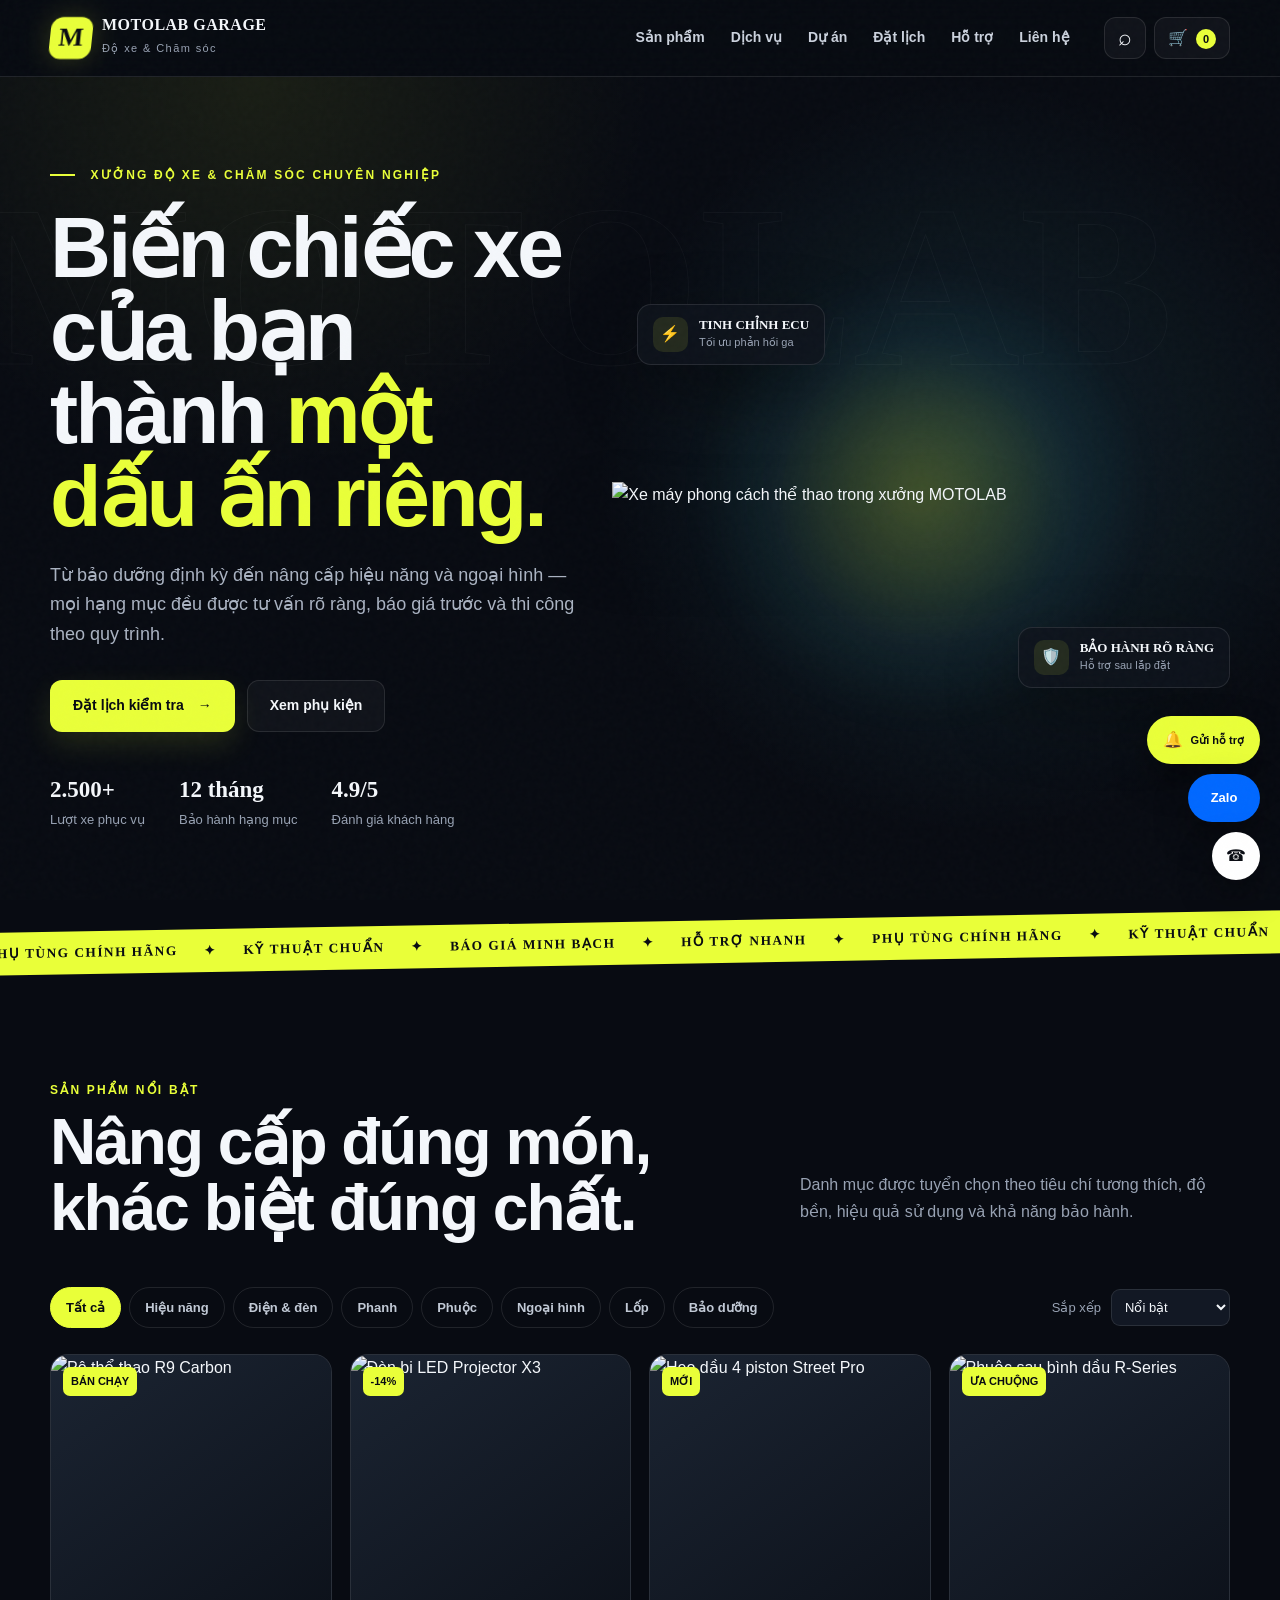
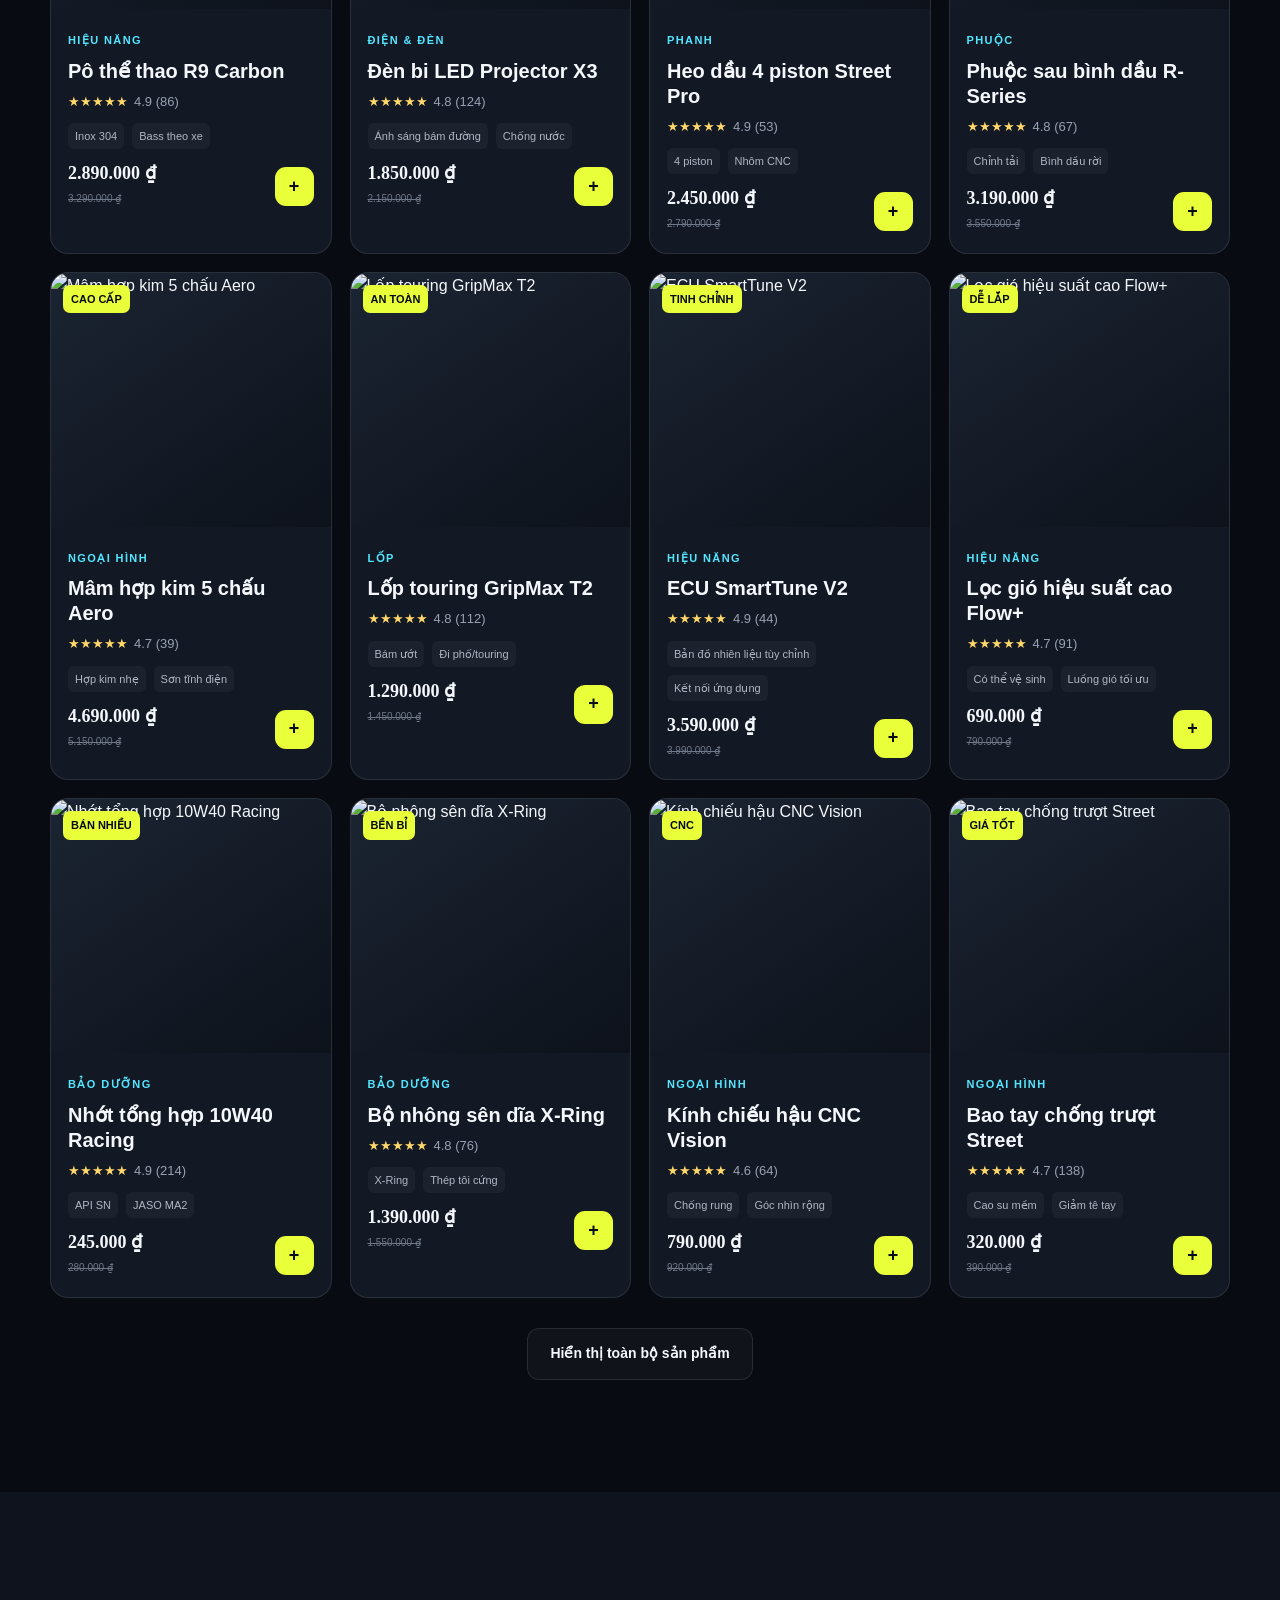
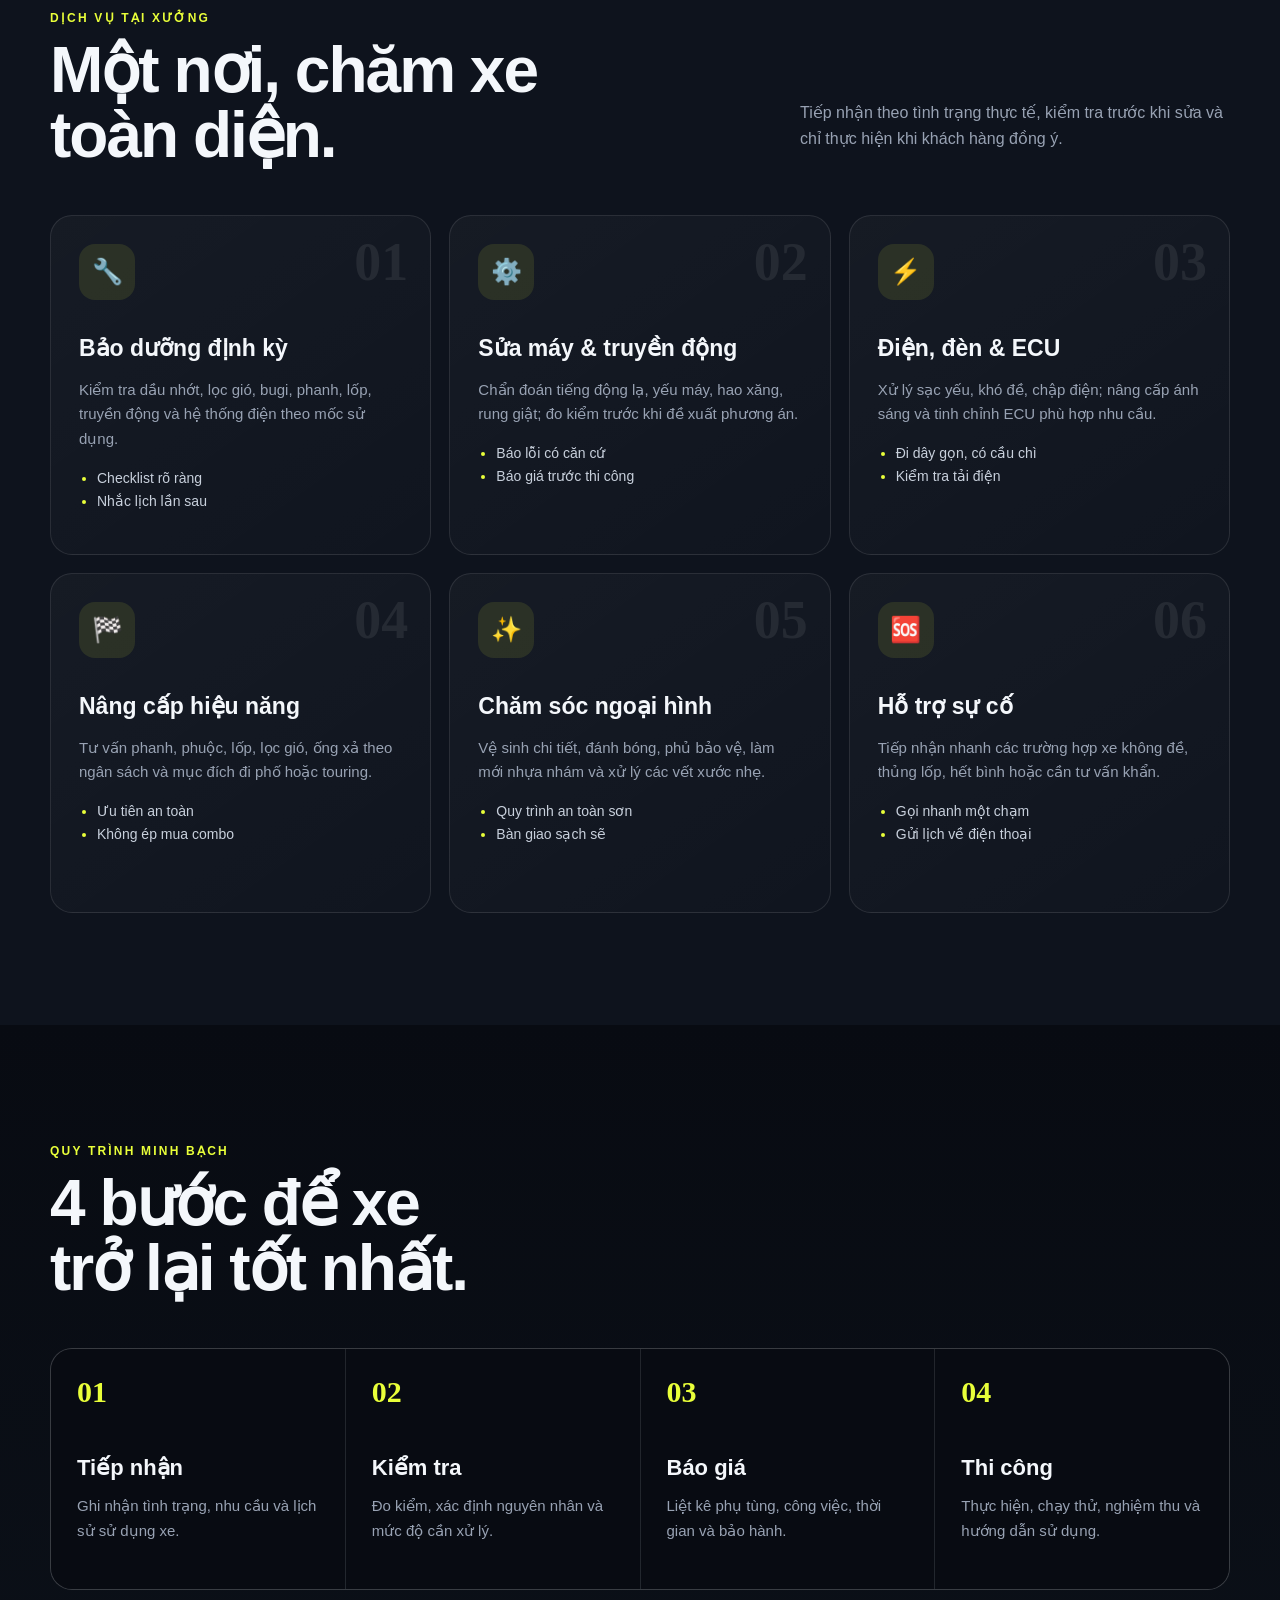
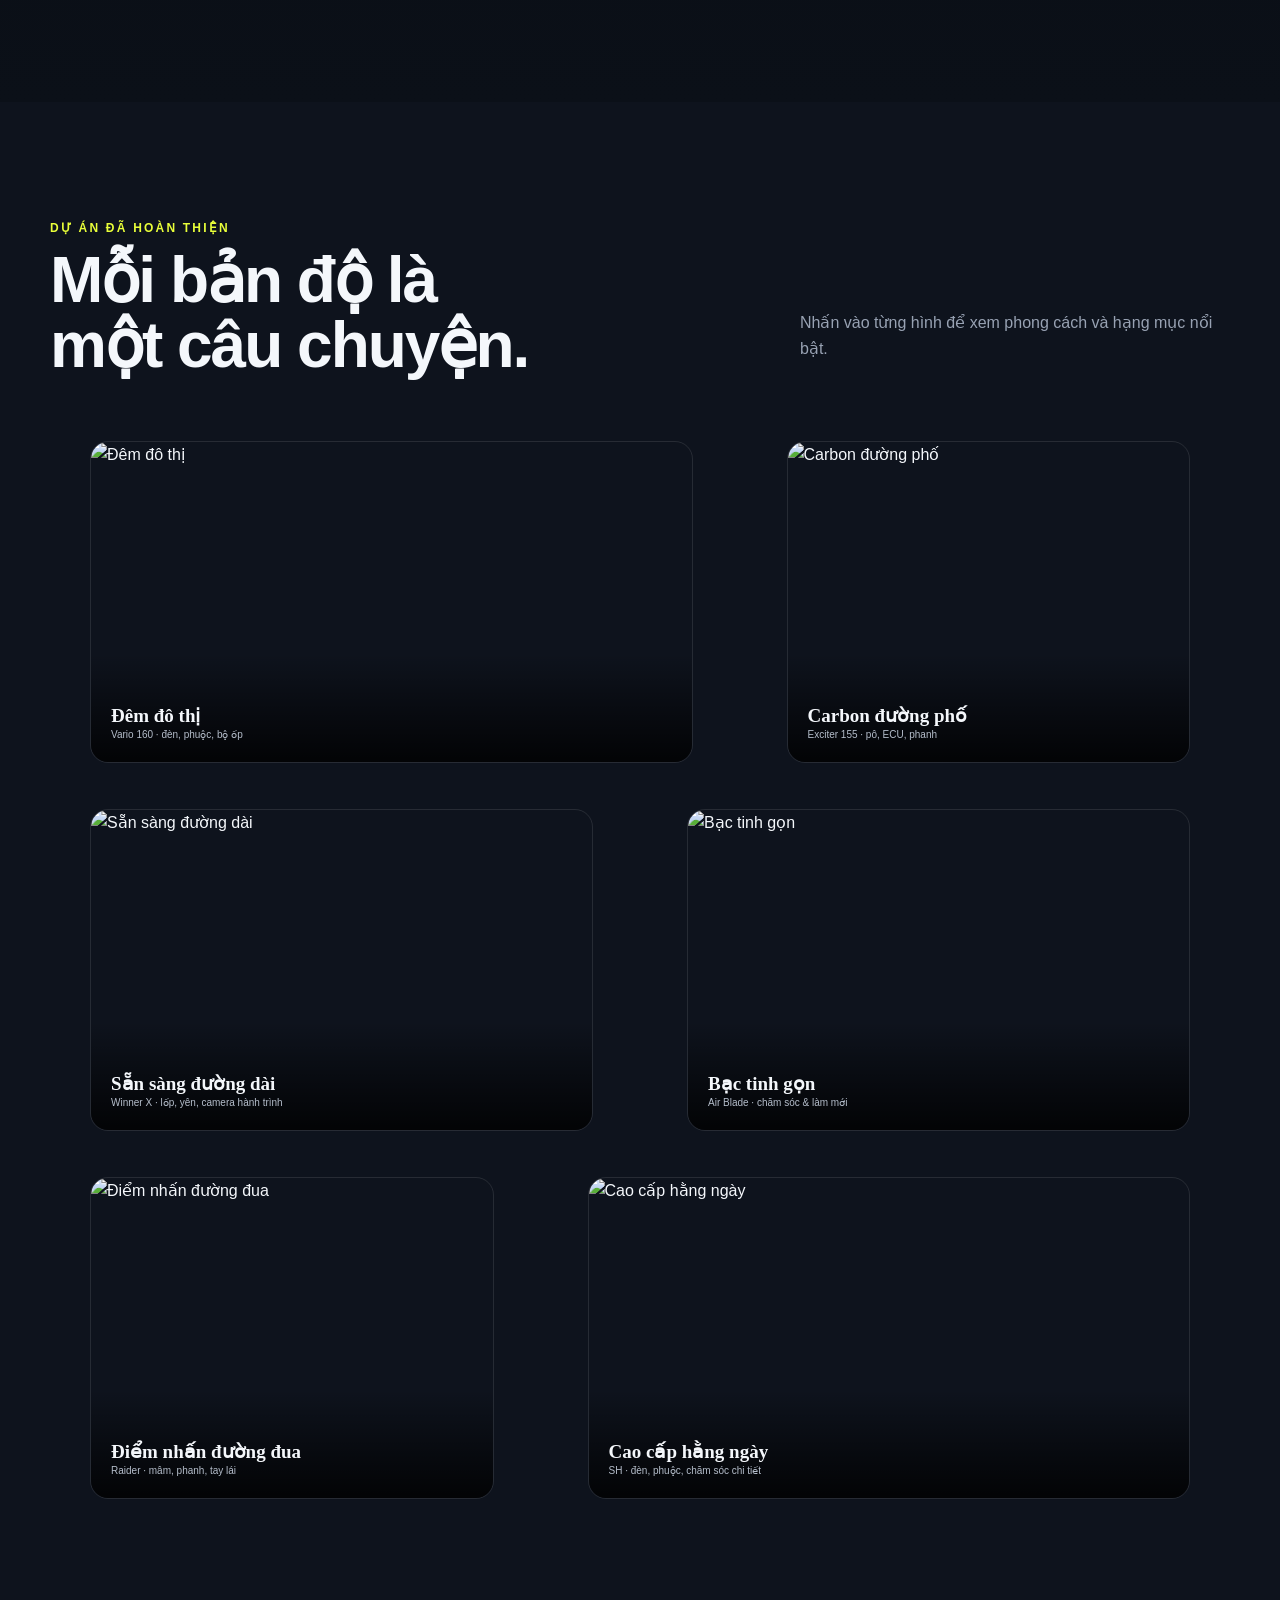
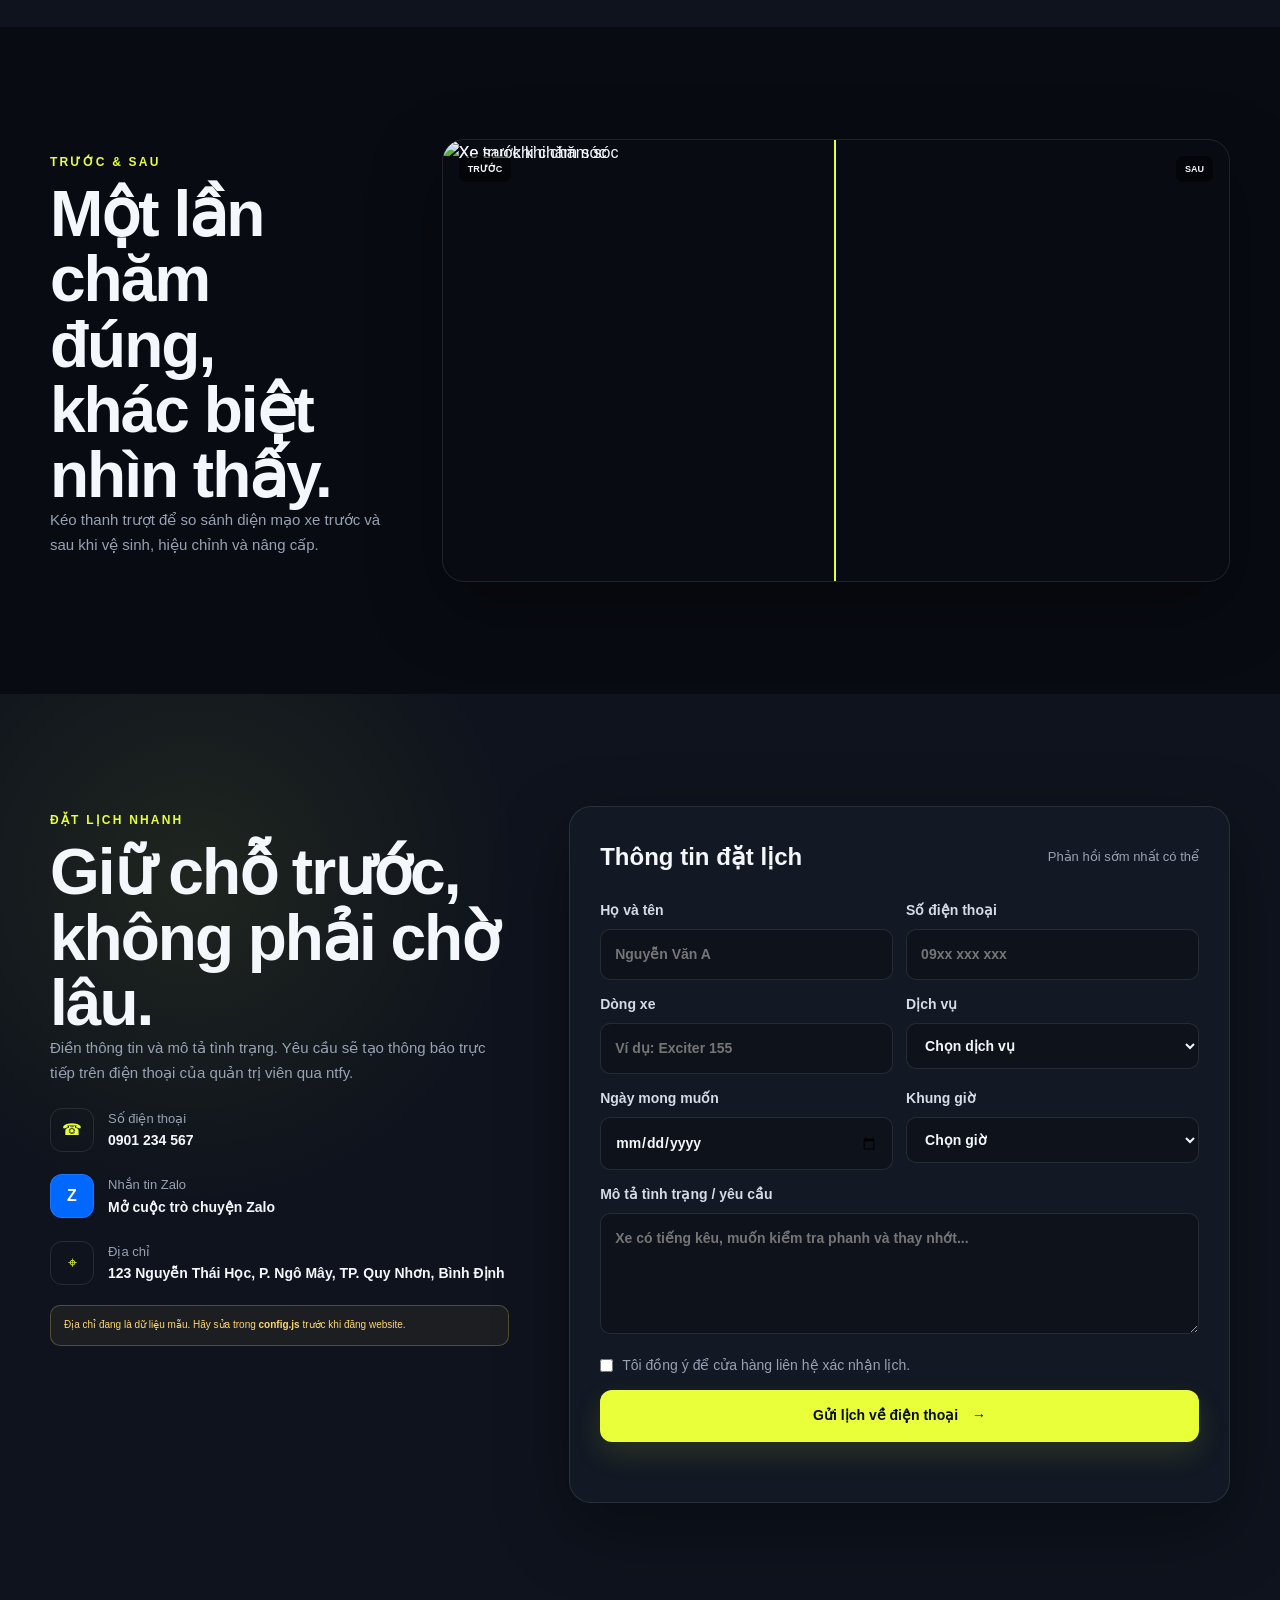
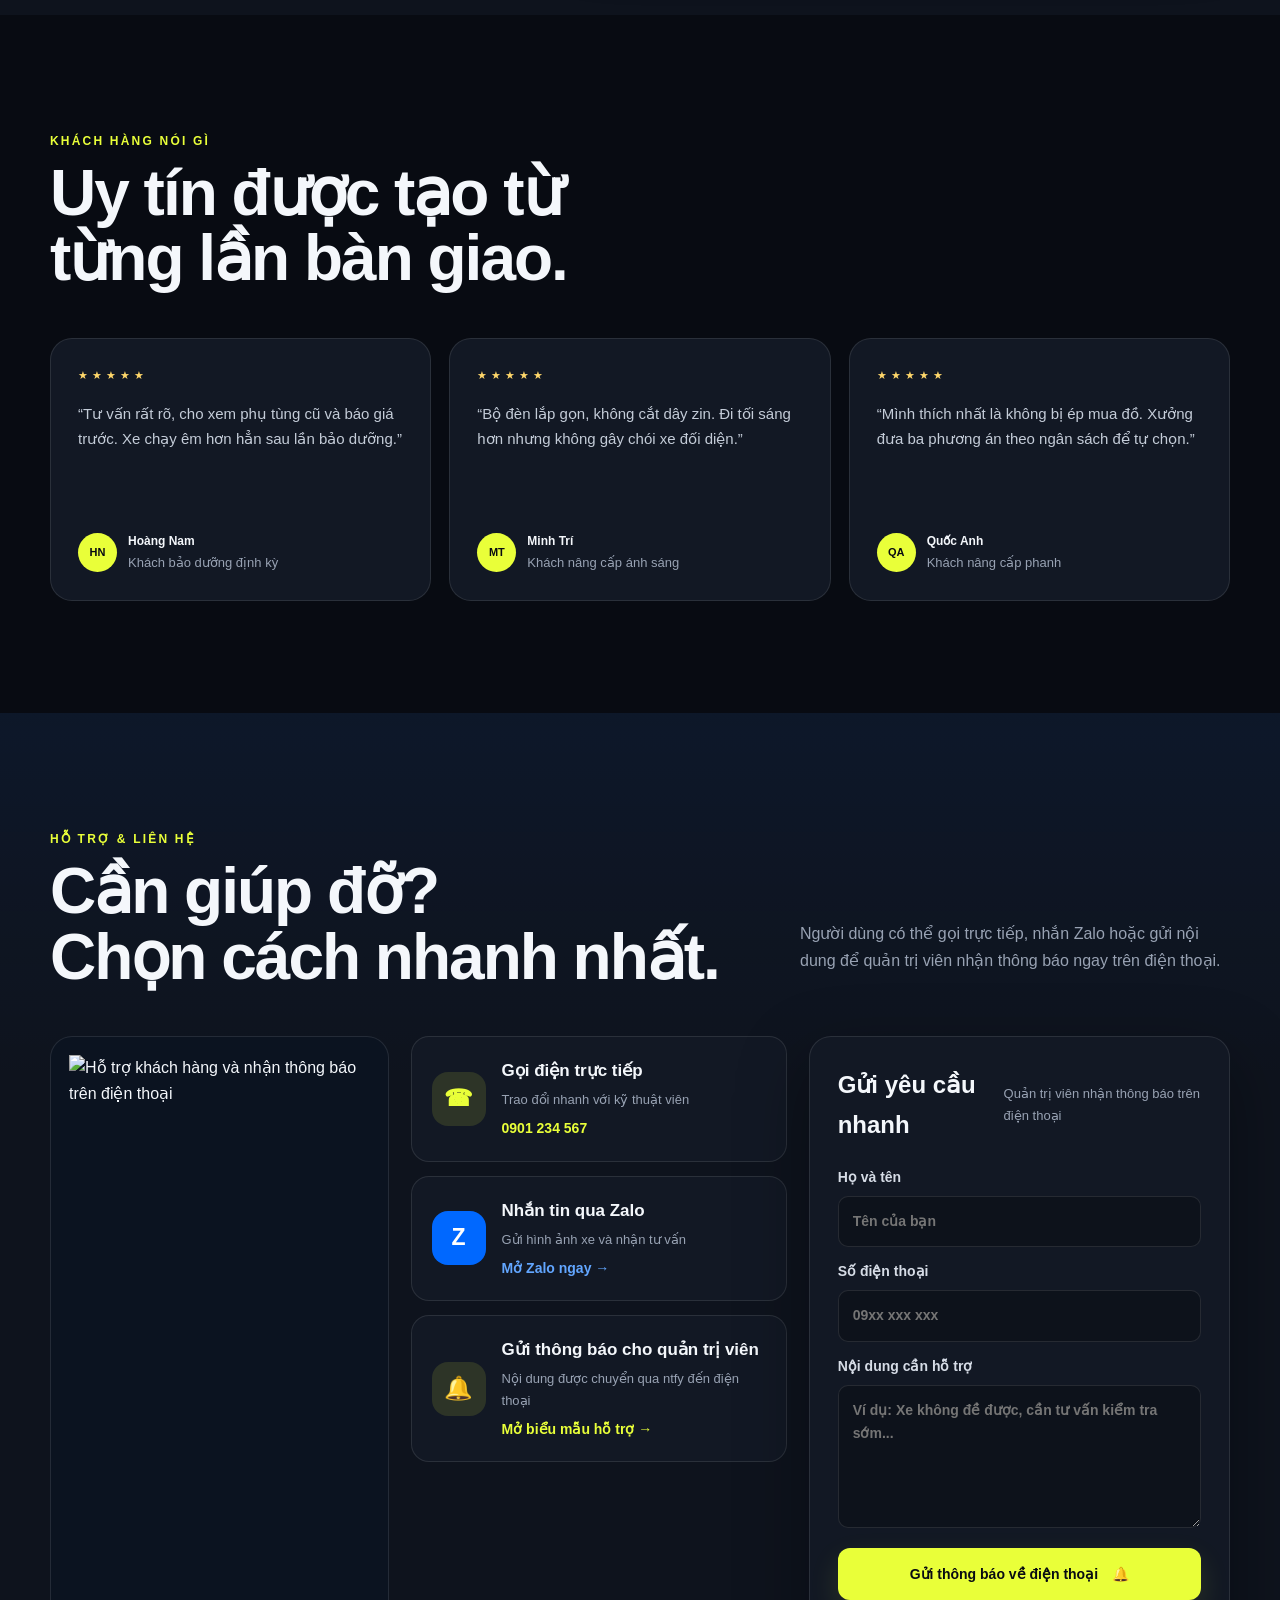
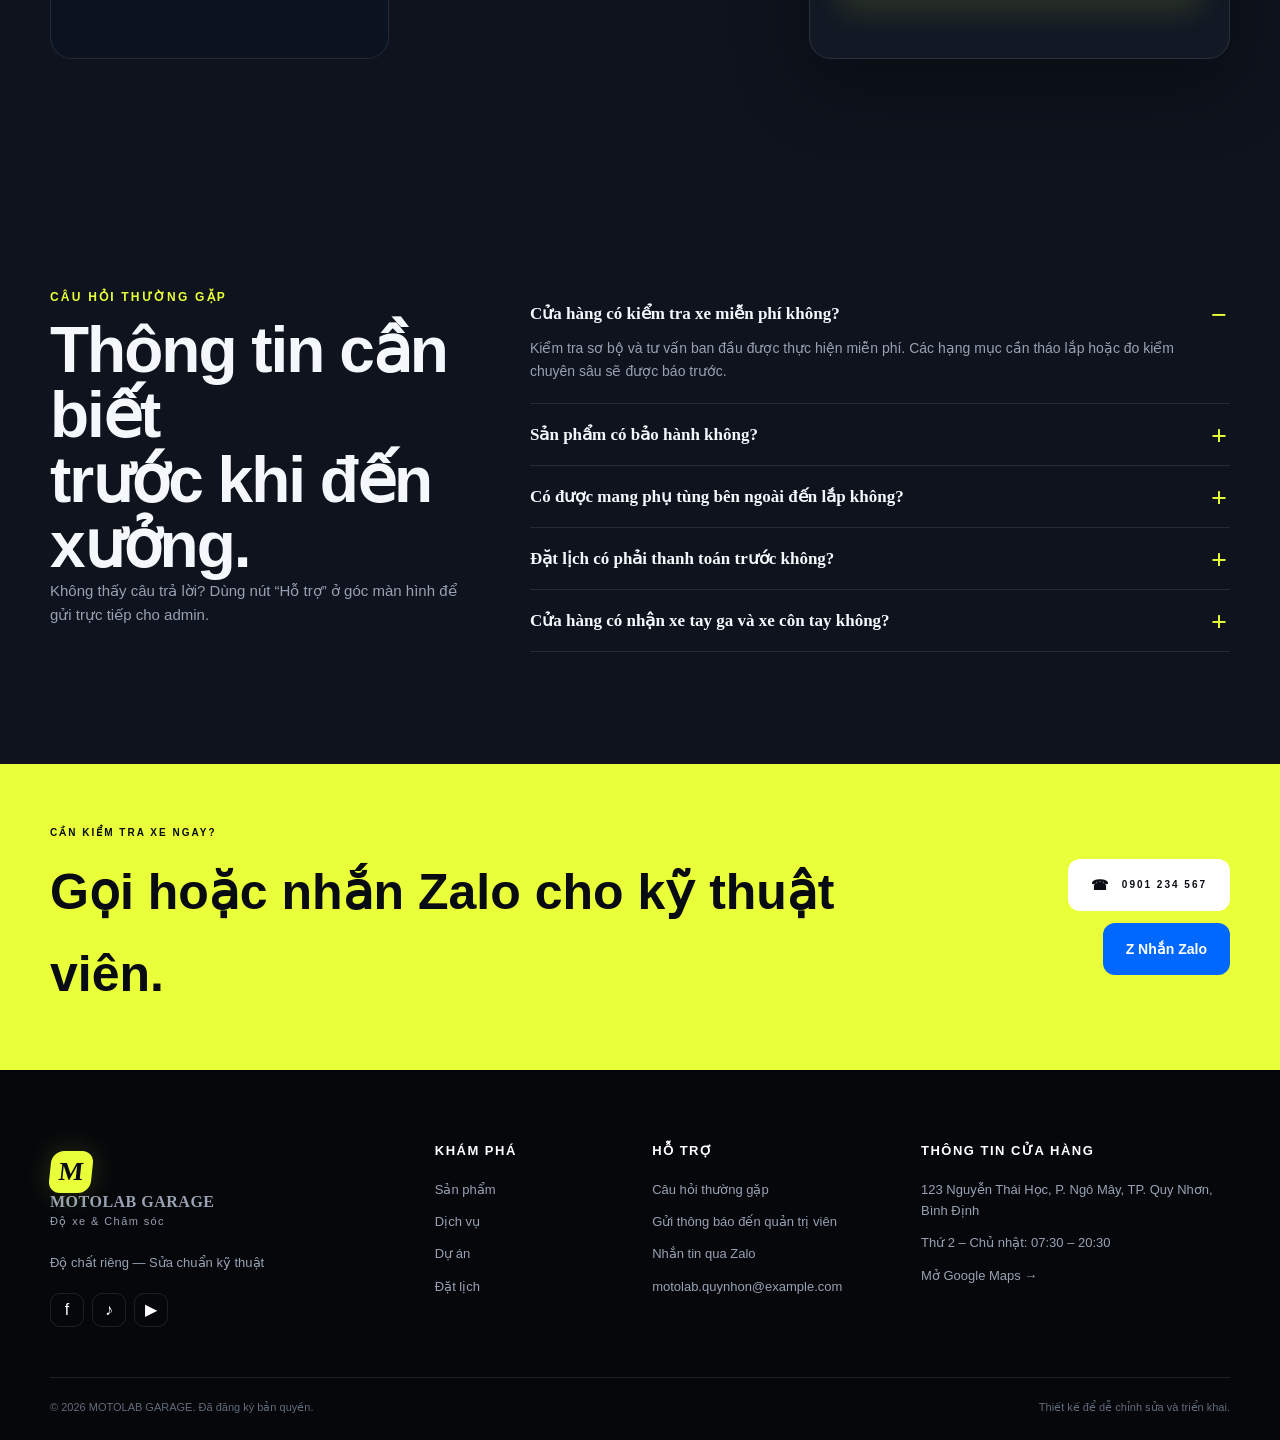
==== index.html @ 4d090774 "Rename MO-WEB-V3.html to index.html" ====
<!DOCTYPE html>
<html lang="vi">
<head>
  <meta charset="UTF-8" />
  <meta name="viewport" content="width=device-width, initial-scale=1.0" />
  <meta name="description" content="MOTOLAB GARAGE — phụ kiện, nâng cấp, bảo dưỡng và sửa chữa xe máy tại Quy Nhơn." />
  <meta name="theme-color" content="#080b12" />
  <meta http-equiv="Cache-Control" content="no-cache, no-store, must-revalidate" />
  <meta http-equiv="Pragma" content="no-cache" />
  <meta http-equiv="Expires" content="0" />
  <link rel="icon" href="assets/favicon.svg" type="image/svg+xml" />
  <title>MOTOLAB GARAGE | Độ & sửa xe chuyên nghiệp</title>
  <link rel="stylesheet" href="style.css?v=20260703-v3" />
  <script src="config.js?v=20260703-v3" defer></script>
  <script src="app.js?v=20260703-v3" defer></script>
</head>
<body>
  <div class="noise" aria-hidden="true"></div>

  <header class="site-header" id="top">
    <div class="container nav-wrap">
      <a class="brand" href="#top" aria-label="Về đầu trang">
        <span class="brand-mark">M</span>
        <span><strong data-store-name>MOTOLAB GARAGE</strong><small>Độ xe & Chăm sóc</small></span>
      </a>

      <button class="menu-toggle" id="menuToggle" aria-expanded="false" aria-controls="mainNav" aria-label="Mở menu">☰</button>
      <nav class="main-nav" id="mainNav">
        <a href="#products">Sản phẩm</a>
        <a href="#services">Dịch vụ</a>
        <a href="#projects">Dự án</a>
        <a href="#booking">Đặt lịch</a>
        <a href="#support-contact">Hỗ trợ</a>
        <a href="#contact">Liên hệ</a>
      </nav>

      <div class="nav-actions">
        <button class="icon-btn" id="openSearch" aria-label="Tìm kiếm">⌕</button>
        <button class="cart-btn" id="openCart" aria-label="Mở giỏ hàng">🛒 <span id="cartCount">0</span></button>
      </div>
    </div>
  </header>

  <main>
    <section class="hero">
      <div class="hero-grid container">
        <div class="hero-copy reveal">
          <span class="eyebrow"><i></i> XƯỞNG ĐỘ XE & CHĂM SÓC CHUYÊN NGHIỆP</span>
          <h1>Biến chiếc xe của bạn thành <em>một dấu ấn riêng.</em></h1>
          <p>Từ bảo dưỡng định kỳ đến nâng cấp hiệu năng và ngoại hình — mọi hạng mục đều được tư vấn rõ ràng, báo giá trước và thi công theo quy trình.</p>
          <div class="hero-actions">
            <a class="btn btn-primary" href="#booking">Đặt lịch kiểm tra <span>→</span></a>
            <a class="btn btn-ghost" href="#products">Xem phụ kiện</a>
          </div>
          <div class="trust-row">
            <div><strong>2.500+</strong><span>Lượt xe phục vụ</span></div>
            <div><strong>12 tháng</strong><span>Bảo hành hạng mục</span></div>
            <div><strong>4.9/5</strong><span>Đánh giá khách hàng</span></div>
          </div>
        </div>

        <div class="hero-visual reveal">
          <div class="hero-glow"></div>
          <img src="assets/hero-workshop.svg" alt="Xe máy phong cách thể thao trong xưởng MOTOLAB" />
          <div class="floating-card card-one"><span>⚡</span><div><b>TINH CHỈNH ECU</b><small>Tối ưu phản hồi ga</small></div></div>
          <div class="floating-card card-two"><span>🛡️</span><div><b>BẢO HÀNH RÕ RÀNG</b><small>Hỗ trợ sau lắp đặt</small></div></div>
        </div>
      </div>
    </section>

    <section class="ticker" aria-label="Điểm nổi bật">
      <div class="ticker-track">
        <span>PHỤ TÙNG CHÍNH HÃNG</span><b>✦</b><span>KỸ THUẬT CHUẨN</span><b>✦</b><span>BÁO GIÁ MINH BẠCH</span><b>✦</b><span>HỖ TRỢ NHANH</span><b>✦</b><span>PHỤ TÙNG CHÍNH HÃNG</span><b>✦</b><span>KỸ THUẬT CHUẨN</span><b>✦</b>
      </div>
    </section>

    <section class="section" id="products">
      <div class="container">
        <div class="section-heading reveal">
          <div><span class="eyebrow">SẢN PHẨM NỔI BẬT</span><h2>Nâng cấp đúng món,<br />khác biệt đúng chất.</h2></div>
          <p>Danh mục được tuyển chọn theo tiêu chí tương thích, độ bền, hiệu quả sử dụng và khả năng bảo hành.</p>
        </div>

        <div class="product-toolbar reveal">
          <div class="category-tabs" id="categoryTabs"></div>
          <label class="sort-box">Sắp xếp
            <select id="sortProducts">
              <option value="featured">Nổi bật</option>
              <option value="price-asc">Giá tăng dần</option>
              <option value="price-desc">Giá giảm dần</option>
              <option value="rating">Đánh giá cao</option>
            </select>
          </label>
        </div>

        <div class="product-grid" id="productGrid" aria-live="polite"></div>
        <div class="center-actions"><button class="btn btn-ghost" id="showAllProducts">Hiển thị toàn bộ sản phẩm</button></div>
      </div>
    </section>

    <section class="section service-section" id="services">
      <div class="container">
        <div class="section-heading reveal">
          <div><span class="eyebrow">DỊCH VỤ TẠI XƯỞNG</span><h2>Một nơi, chăm xe<br />toàn diện.</h2></div>
          <p>Tiếp nhận theo tình trạng thực tế, kiểm tra trước khi sửa và chỉ thực hiện khi khách hàng đồng ý.</p>
        </div>
        <div class="service-grid">
          <article class="service-card reveal"><span>01</span><div class="service-icon">🔧</div><h3>Bảo dưỡng định kỳ</h3><p>Kiểm tra dầu nhớt, lọc gió, bugi, phanh, lốp, truyền động và hệ thống điện theo mốc sử dụng.</p><ul><li>Checklist rõ ràng</li><li>Nhắc lịch lần sau</li></ul></article>
          <article class="service-card reveal"><span>02</span><div class="service-icon">⚙️</div><h3>Sửa máy & truyền động</h3><p>Chẩn đoán tiếng động lạ, yếu máy, hao xăng, rung giật; đo kiểm trước khi đề xuất phương án.</p><ul><li>Báo lỗi có căn cứ</li><li>Báo giá trước thi công</li></ul></article>
          <article class="service-card reveal"><span>03</span><div class="service-icon">⚡</div><h3>Điện, đèn & ECU</h3><p>Xử lý sạc yếu, khó đề, chập điện; nâng cấp ánh sáng và tinh chỉnh ECU phù hợp nhu cầu.</p><ul><li>Đi dây gọn, có cầu chì</li><li>Kiểm tra tải điện</li></ul></article>
          <article class="service-card reveal"><span>04</span><div class="service-icon">🏁</div><h3>Nâng cấp hiệu năng</h3><p>Tư vấn phanh, phuộc, lốp, lọc gió, ống xả theo ngân sách và mục đích đi phố hoặc touring.</p><ul><li>Ưu tiên an toàn</li><li>Không ép mua combo</li></ul></article>
          <article class="service-card reveal"><span>05</span><div class="service-icon">✨</div><h3>Chăm sóc ngoại hình</h3><p>Vệ sinh chi tiết, đánh bóng, phủ bảo vệ, làm mới nhựa nhám và xử lý các vết xước nhẹ.</p><ul><li>Quy trình an toàn sơn</li><li>Bàn giao sạch sẽ</li></ul></article>
          <article class="service-card reveal"><span>06</span><div class="service-icon">🆘</div><h3>Hỗ trợ sự cố</h3><p>Tiếp nhận nhanh các trường hợp xe không đề, thủng lốp, hết bình hoặc cần tư vấn khẩn.</p><ul><li>Gọi nhanh một chạm</li><li>Gửi lịch về điện thoại</li></ul></article>
        </div>
      </div>
    </section>

    <section class="section process-section">
      <div class="container">
        <div class="section-heading reveal"><div><span class="eyebrow">QUY TRÌNH MINH BẠCH</span><h2>4 bước để xe<br />trở lại tốt nhất.</h2></div></div>
        <div class="process-line">
          <div class="process-item reveal"><b>01</b><h3>Tiếp nhận</h3><p>Ghi nhận tình trạng, nhu cầu và lịch sử sử dụng xe.</p></div>
          <div class="process-item reveal"><b>02</b><h3>Kiểm tra</h3><p>Đo kiểm, xác định nguyên nhân và mức độ cần xử lý.</p></div>
          <div class="process-item reveal"><b>03</b><h3>Báo giá</h3><p>Liệt kê phụ tùng, công việc, thời gian và bảo hành.</p></div>
          <div class="process-item reveal"><b>04</b><h3>Thi công</h3><p>Thực hiện, chạy thử, nghiệm thu và hướng dẫn sử dụng.</p></div>
        </div>
      </div>
    </section>

    <section class="section projects-section" id="projects">
      <div class="container">
        <div class="section-heading reveal">
          <div><span class="eyebrow">DỰ ÁN ĐÃ HOÀN THIỆN</span><h2>Mỗi bản độ là<br />một câu chuyện.</h2></div>
          <p>Nhấn vào từng hình để xem phong cách và hạng mục nổi bật.</p>
        </div>
        <div class="gallery-grid" id="galleryGrid"></div>
      </div>
    </section>

    <section class="section comparison-section">
      <div class="container comparison-wrap reveal">
        <div class="comparison-copy"><span class="eyebrow">TRƯỚC & SAU</span><h2>Một lần chăm đúng,<br />khác biệt nhìn thấy.</h2><p>Kéo thanh trượt để so sánh diện mạo xe trước và sau khi vệ sinh, hiệu chỉnh và nâng cấp.</p></div>
        <div class="compare-box" id="compareBox">
          <img src="assets/compare-before.svg" alt="Xe trước khi chăm sóc" />
          <div class="compare-after" id="compareAfter"><img src="assets/compare-after.svg" alt="Xe sau khi chăm sóc" /></div>
          <input type="range" id="compareRange" min="0" max="100" value="50" aria-label="So sánh trước và sau" />
          <span class="compare-label before">TRƯỚC</span><span class="compare-label after">SAU</span>
        </div>
      </div>
    </section>

    <section class="section booking-section" id="booking">
      <div class="container booking-grid">
        <div class="booking-copy reveal">
          <span class="eyebrow">ĐẶT LỊCH NHANH</span>
          <h2>Giữ chỗ trước,<br />không phải chờ lâu.</h2>
          <p>Điền thông tin và mô tả tình trạng. Yêu cầu sẽ tạo thông báo trực tiếp trên điện thoại của quản trị viên qua ntfy.</p>
          <div class="contact-mini"><span>☎</span><div><small>Số điện thoại</small><a data-phone-link href="tel:0901234567" data-phone>0901 234 567</a></div></div>
          <div class="contact-mini"><span class="zalo-mini">Z</span><div><small>Nhắn tin Zalo</small><a data-zalo-link href="#" target="_blank" rel="noopener">Mở cuộc trò chuyện Zalo</a></div></div>
          <div class="contact-mini"><span>⌖</span><div><small>Địa chỉ</small><p data-address>123 Nguyễn Thái Học, Quy Nhơn</p></div></div>
          <div class="sample-address-note" id="sampleAddressNotice">Địa chỉ đang là dữ liệu mẫu. Hãy sửa trong <b>config.js</b> trước khi đăng website.</div>
        </div>

        <form class="smart-form reveal" id="bookingForm">
          <div class="form-title"><h3>Thông tin đặt lịch</h3><span>Phản hồi sớm nhất có thể</span></div>
          <div class="field-grid">
            <label>Họ và tên<input name="name" autocomplete="name" required placeholder="Nguyễn Văn A" /></label>
            <label>Số điện thoại<input name="phone" inputmode="tel" required placeholder="09xx xxx xxx" /></label>
          </div>
          <div class="field-grid">
            <label>Dòng xe<input name="vehicle" required placeholder="Ví dụ: Exciter 155" /></label>
            <label>Dịch vụ<select name="service" required><option value="">Chọn dịch vụ</option><option>Bảo dưỡng định kỳ</option><option>Sửa máy & truyền động</option><option>Điện, đèn & ECU</option><option>Nâng cấp hiệu năng</option><option>Chăm sóc ngoại hình</option><option>Kiểm tra tổng quát</option></select></label>
          </div>
          <div class="field-grid">
            <label>Ngày mong muốn<input type="date" name="date" required /></label>
            <label>Khung giờ<select name="time" required><option value="">Chọn giờ</option><option>07:30 – 09:30</option><option>09:30 – 11:30</option><option>13:30 – 15:30</option><option>15:30 – 17:30</option><option>17:30 – 20:00</option></select></label>
          </div>
          <label>Mô tả tình trạng / yêu cầu<textarea name="message" rows="4" required placeholder="Xe có tiếng kêu, muốn kiểm tra phanh và thay nhớt..."></textarea></label>
          <label class="check-field"><input type="checkbox" required /> <span>Tôi đồng ý để cửa hàng liên hệ xác nhận lịch.</span></label>
          <button class="btn btn-primary submit-btn" type="submit">Gửi lịch về điện thoại <span>→</span></button>
          <p class="form-status" aria-live="polite"></p>
        </form>
      </div>
    </section>

    <section class="section testimonials-section">
      <div class="container">
        <div class="section-heading reveal"><div><span class="eyebrow">KHÁCH HÀNG NÓI GÌ</span><h2>Uy tín được tạo từ<br />từng lần bàn giao.</h2></div></div>
        <div class="testimonial-grid">
          <article class="testimonial reveal"><div class="stars">★★★★★</div><p>“Tư vấn rất rõ, cho xem phụ tùng cũ và báo giá trước. Xe chạy êm hơn hẳn sau lần bảo dưỡng.”</p><footer><span>HN</span><div><b>Hoàng Nam</b><small>Khách bảo dưỡng định kỳ</small></div></footer></article>
          <article class="testimonial reveal"><div class="stars">★★★★★</div><p>“Bộ đèn lắp gọn, không cắt dây zin. Đi tối sáng hơn nhưng không gây chói xe đối diện.”</p><footer><span>MT</span><div><b>Minh Trí</b><small>Khách nâng cấp ánh sáng</small></div></footer></article>
          <article class="testimonial reveal"><div class="stars">★★★★★</div><p>“Mình thích nhất là không bị ép mua đồ. Xưởng đưa ba phương án theo ngân sách để tự chọn.”</p><footer><span>QA</span><div><b>Quốc Anh</b><small>Khách nâng cấp phanh</small></div></footer></article>
        </div>
      </div>
    </section>


    <section class="section support-contact-section" id="support-contact">
      <div class="container">
        <div class="section-heading reveal">
          <div><span class="eyebrow">HỖ TRỢ & LIÊN HỆ</span><h2>Cần giúp đỡ?<br />Chọn cách nhanh nhất.</h2></div>
          <p>Người dùng có thể gọi trực tiếp, nhắn Zalo hoặc gửi nội dung để quản trị viên nhận thông báo ngay trên điện thoại.</p>
        </div>
        <div class="support-contact-grid">
          <div class="support-visual reveal"><img src="assets/support-phone.svg" alt="Hỗ trợ khách hàng và nhận thông báo trên điện thoại" loading="lazy" /></div>
          <div class="support-options reveal">
            <a class="contact-option" data-phone-link href="tel:0901234567"><span>☎</span><div><b>Gọi điện trực tiếp</b><small>Trao đổi nhanh với kỹ thuật viên</small><strong data-phone>0901 234 567</strong></div></a>
            <a class="contact-option zalo-option" data-zalo-link href="#" target="_blank" rel="noopener"><span>Z</span><div><b>Nhắn tin qua Zalo</b><small>Gửi hình ảnh xe và nhận tư vấn</small><strong>Mở Zalo ngay →</strong></div></a>
            <button class="contact-option notify-option" data-open-support><span>🔔</span><div><b>Gửi thông báo cho quản trị viên</b><small>Nội dung được chuyển qua ntfy đến điện thoại</small><strong>Mở biểu mẫu hỗ trợ →</strong></div></button>
          </div>
          <form class="smart-form quick-notify-form reveal" id="quickNotifyForm">
            <div class="form-title"><h3>Gửi yêu cầu nhanh</h3><span>Quản trị viên nhận thông báo trên điện thoại</span></div>
            <div class="field-grid"><label>Họ và tên<input name="name" required placeholder="Tên của bạn" /></label><label>Số điện thoại<input name="phone" inputmode="tel" required placeholder="09xx xxx xxx" /></label></div>
            <label>Nội dung cần hỗ trợ<textarea name="message" rows="5" required placeholder="Ví dụ: Xe không đề được, cần tư vấn kiểm tra sớm..."></textarea></label>
            <input type="hidden" name="subject" value="Yêu cầu nhanh từ website" />
            <button class="btn btn-primary submit-btn" type="submit">Gửi thông báo về điện thoại <span>🔔</span></button>
            <p class="form-status" aria-live="polite"></p>
          </form>
        </div>
      </div>
    </section>

    <section class="section faq-section">
      <div class="container faq-grid">
        <div class="faq-copy reveal"><span class="eyebrow">CÂU HỎI THƯỜNG GẶP</span><h2>Thông tin cần biết<br />trước khi đến xưởng.</h2><p>Không thấy câu trả lời? Dùng nút “Hỗ trợ” ở góc màn hình để gửi trực tiếp cho admin.</p></div>
        <div class="accordion" id="faqAccordion">
          <details open class="reveal"><summary>Cửa hàng có kiểm tra xe miễn phí không?</summary><p>Kiểm tra sơ bộ và tư vấn ban đầu được thực hiện miễn phí. Các hạng mục cần tháo lắp hoặc đo kiểm chuyên sâu sẽ được báo trước.</p></details>
          <details class="reveal"><summary>Sản phẩm có bảo hành không?</summary><p>Mỗi sản phẩm có thời hạn riêng, thông thường từ 3 đến 24 tháng. Phiếu hoặc thông tin bảo hành được ghi rõ khi bàn giao.</p></details>
          <details class="reveal"><summary>Có được mang phụ tùng bên ngoài đến lắp không?</summary><p>Có thể tiếp nhận sau khi kỹ thuật viên kiểm tra độ tương thích và tình trạng sản phẩm. Xưởng có thể từ chối linh kiện không an toàn.</p></details>
          <details class="reveal"><summary>Đặt lịch có phải thanh toán trước không?</summary><p>Đặt lịch kiểm tra thông thường không cần cọc. Các sản phẩm đặt riêng hoặc combo giá trị cao có thể cần cọc sau khi hai bên xác nhận.</p></details>
          <details class="reveal"><summary>Cửa hàng có nhận xe tay ga và xe côn tay không?</summary><p>Có. Xưởng tiếp nhận nhiều dòng xe phổ biến; vui lòng gửi tên xe và đời xe để được kiểm tra khả năng cung ứng phụ tùng.</p></details>
        </div>
      </div>
    </section>

    <section class="cta-strip">
      <div class="container cta-content reveal"><div><span>CẦN KIỂM TRA XE NGAY?</span><h2>Gọi hoặc nhắn Zalo cho kỹ thuật viên.</h2></div><div class="cta-actions"><a class="btn btn-light" data-phone-link href="tel:0901234567">☎ <span data-phone>0901 234 567</span></a><a class="btn btn-zalo" data-zalo-link href="#" target="_blank" rel="noopener">Z Nhắn Zalo</a></div></div>
    </section>
  </main>

  <footer class="site-footer" id="contact">
    <div class="container footer-grid">
      <div class="footer-brand"><a class="brand" href="#top"><span class="brand-mark">M</span><span><strong data-store-name>MOTOLAB GARAGE</strong><small>Độ xe & Chăm sóc</small></span></a><p data-slogan>Độ chất riêng — Sửa chuẩn kỹ thuật</p><div class="socials"><a href="#" aria-label="Facebook">f</a><a href="#" aria-label="TikTok">♪</a><a href="#" aria-label="YouTube">▶</a></div></div>
      <div><h4>Khám phá</h4><a href="#products">Sản phẩm</a><a href="#services">Dịch vụ</a><a href="#projects">Dự án</a><a href="#booking">Đặt lịch</a></div>
      <div><h4>Hỗ trợ</h4><a href="#faqAccordion">Câu hỏi thường gặp</a><button class="link-button" data-open-support>Gửi thông báo đến quản trị viên</button><a data-zalo-link href="#" target="_blank" rel="noopener">Nhắn tin qua Zalo</a><a href="mailto:motolab.quynhon@example.com" data-email-link data-email>motolab.quynhon@example.com</a></div>
      <div><h4>Thông tin cửa hàng</h4><p data-address>123 Nguyễn Thái Học, P. Ngô Mây, TP. Quy Nhơn</p><p data-opening-hours>Thứ 2 – Chủ nhật: 07:30 – 20:30</p><a data-map-link href="#" target="_blank" rel="noopener">Mở Google Maps →</a></div>
    </div>
    <div class="container footer-bottom"><span>© <span id="currentYear"></span> <span data-store-name>MOTOLAB GARAGE</span>. Đã đăng ký bản quyền.</span><span>Thiết kế để dễ chỉnh sửa và triển khai.</span></div>
  </footer>

  <button class="support-fab" data-open-support aria-label="Mở hỗ trợ"><span>🔔</span><b>Gửi hỗ trợ</b></button>
  <a class="zalo-fab" data-zalo-link href="#" target="_blank" rel="noopener" aria-label="Nhắn Zalo"><b>Zalo</b></a>
  <a class="phone-fab" data-phone-link href="tel:0901234567" aria-label="Gọi cửa hàng">☎</a>

  <div class="modal" id="productModal" aria-hidden="true"><div class="modal-backdrop" data-close-modal></div><div class="modal-panel product-modal-panel"><button class="modal-close" data-close-modal>×</button><div id="productModalContent"></div></div></div>

  <div class="modal" id="cartModal" aria-hidden="true"><div class="modal-backdrop" data-close-modal></div><aside class="cart-panel"><div class="cart-head"><div><small>GIỎ HÀNG</small><h3>Sản phẩm đã chọn</h3></div><button class="modal-close" data-close-modal>×</button></div><div id="cartItems" class="cart-items"></div><div class="cart-summary"><div><span>Tạm tính</span><strong id="cartTotal">0₫</strong></div><p>Giá chưa gồm phí lắp đặt nếu có. Admin sẽ xác nhận chính xác.</p><button class="btn btn-primary" id="cartSupportBtn">Gửi giỏ hàng cho admin</button></div></aside></div>

  <div class="modal" id="supportModal" aria-hidden="true"><div class="modal-backdrop" data-close-modal></div><div class="modal-panel support-panel"><button class="modal-close" data-close-modal>×</button><span class="eyebrow">HỖ TRỢ TRỰC TIẾP</span><h3>Gửi nội dung đến admin</h3><p>Nội dung sẽ tạo thông báo trên điện thoại của quản trị viên qua ntfy. Bạn cũng có thể <a class="inline-zalo" data-zalo-link href="#" target="_blank" rel="noopener">nhắn trực tiếp qua Zalo</a>.</p><form id="supportForm" class="smart-form compact-form"><label>Họ và tên<input name="name" required placeholder="Tên của bạn" /></label><label>Số điện thoại<input name="phone" inputmode="tel" required placeholder="09xx xxx xxx" /></label><label>Chủ đề<select name="subject" required><option>Tư vấn sản phẩm</option><option>Hỏi giá sửa xe</option><option>Đặt lịch khẩn</option><option>Phản ánh dịch vụ</option><option>Hỗ trợ khác</option></select></label><label>Nội dung<textarea name="message" rows="5" required placeholder="Hãy mô tả càng cụ thể càng tốt..."></textarea></label><button class="btn btn-primary submit-btn" type="submit">Gửi thông báo về điện thoại <span>🔔</span></button><p class="form-status" aria-live="polite"></p></form></div></div>

  <div class="search-overlay" id="searchOverlay" aria-hidden="true"><div class="search-inner"><button class="search-close" id="closeSearch">×</button><span>TÌM KIẾM SẢN PHẨM</span><input id="globalSearch" placeholder="Nhập tên phụ kiện, ví dụ: phanh, đèn, nhớt..." autocomplete="off" /><div id="searchResults" class="search-results"></div></div></div>

  <div class="toast" id="toast" role="status" aria-live="polite"></div>
</body>
</html>
---- style.css ----
:root {
  --bg: #080b12;
  --bg-2: #0e131d;
  --card: #121824;
  --soft: #181f2d;
  --text: #f4f7fb;
  --muted: #98a2b3;
  --line: rgba(255,255,255,.1);
  --accent: #e9ff39;
  --accent-2: #55e6ff;
  --danger: #ff5d6c;
  --success: #64e59a;
  --radius: 22px;
  --shadow: 0 25px 70px rgba(0,0,0,.35);
}
* { box-sizing: border-box; }
html { scroll-behavior: smooth; }
body { margin: 0; background: var(--bg); color: var(--text); font-family: "Segoe UI", Arial, sans-serif; line-height: 1.65; overflow-x: hidden; }
body.modal-open { overflow: hidden; }
button, input, textarea, select { font: inherit; }
button, a { -webkit-tap-highlight-color: transparent; }
a { color: inherit; text-decoration: none; }
img { display: block; max-width: 100%; }
.container { width: min(1180px, calc(100% - 40px)); margin: auto; }
.noise { position: fixed; inset: 0; pointer-events: none; opacity: .025; z-index: 999; background-image: url("data:image/svg+xml,%3Csvg viewBox='0 0 180 180' xmlns='http://www.w3.org/2000/svg'%3E%3Cfilter id='n'%3E%3CfeTurbulence type='fractalNoise' baseFrequency='.9' numOctaves='3' stitchTiles='stitch'/%3E%3C/filter%3E%3Crect width='100%25' height='100%25' filter='url(%23n)' opacity='.8'/%3E%3C/svg%3E"); }
.site-header { position: sticky; top: 0; z-index: 100; background: rgba(8,11,18,.82); border-bottom: 1px solid var(--line); backdrop-filter: blur(18px); }
.nav-wrap { min-height: 76px; display: flex; align-items: center; gap: 34px; }
.brand { display: inline-flex; align-items: center; gap: 10px; flex-shrink: 0; }
.brand-mark { width: 42px; height: 42px; display: grid; place-items: center; border-radius: 12px; background: var(--accent); color: #080b12; font: 800 26px/1 "Arial Black"; transform: skew(-6deg); box-shadow: 0 0 28px rgba(233,255,57,.18); }
.brand strong { display: block; font: 700 16px/1.1 "Arial Black"; letter-spacing: .5px; }
.brand small { color: var(--muted); font-size: 9px; letter-spacing: 2px; }
.main-nav { display: flex; align-items: center; gap: 26px; margin-left: auto; }
.main-nav a { color: #cbd2dd; font-size: 13px; font-weight: 600; transition: .2s; }
.main-nav a:hover { color: var(--accent); }
.nav-actions { display: flex; gap: 8px; }
.icon-btn,.cart-btn,.menu-toggle { border: 1px solid var(--line); color: var(--text); background: rgba(255,255,255,.04); height: 42px; border-radius: 12px; cursor: pointer; }
.icon-btn { width: 42px; font-size: 23px; }
.cart-btn { padding: 0 13px; }
.cart-btn span { display: inline-grid; place-items: center; min-width: 20px; height: 20px; padding: 0 5px; margin-left: 4px; border-radius: 20px; background: var(--accent); color: #090c12; font-size: 11px; font-weight: 800; }
.menu-toggle { display: none; margin-left: auto; width: 42px; font-size: 20px; }
.hero { min-height: calc(100vh - 76px); display: flex; align-items: center; position: relative; overflow: hidden; background: radial-gradient(circle at 76% 45%, rgba(85,230,255,.10), transparent 35%), radial-gradient(circle at 20% 0%, rgba(233,255,57,.08), transparent 30%); }
.hero::before { content: "MOTOLAB"; position: absolute; left: -2vw; top: 14%; color: transparent; -webkit-text-stroke: 1px rgba(255,255,255,.035); font: 800 clamp(100px,18vw,270px)/.8 "Arial Black"; white-space: nowrap; }
.hero-grid { display: grid; grid-template-columns: .92fr 1.08fr; align-items: center; gap: 36px; padding: 84px 0 92px; }
.eyebrow { color: var(--accent); font-size: 11px; font-weight: 800; letter-spacing: 2.2px; text-transform: uppercase; }
.eyebrow i { width: 25px; height: 2px; display: inline-block; background: var(--accent); margin: 0 10px 3px 0; }
h1,h2,h3,h4,p { margin-top: 0; }
h1,h2,h3 { font-family: "Arial Black", sans-serif; }
.hero h1 { max-width: 720px; margin: 20px 0 22px; font-size: clamp(48px,6.6vw,90px); line-height: .98; letter-spacing: -3px; }
.hero h1 em { color: var(--accent); font-style: normal; }
.hero-copy > p { max-width: 620px; color: #aab3c2; font-size: 16px; }
.hero-actions { display: flex; flex-wrap: wrap; gap: 12px; margin-top: 30px; }
.btn { min-height: 52px; display: inline-flex; align-items: center; justify-content: center; gap: 14px; padding: 0 22px; border: 1px solid transparent; border-radius: 12px; font-size: 13px; font-weight: 800; cursor: pointer; transition: transform .2s, box-shadow .2s, background .2s; }
.btn:hover { transform: translateY(-2px); }
.btn-primary { background: var(--accent); color: #080b12; box-shadow: 0 12px 30px rgba(233,255,57,.12); }
.btn-primary:hover { box-shadow: 0 15px 40px rgba(233,255,57,.22); }
.btn-ghost { color: var(--text); border-color: var(--line); background: rgba(255,255,255,.035); }
.btn-light { background: white; color: #0a0d13; }
.trust-row { display: flex; gap: 34px; margin-top: 46px; }
.trust-row strong { display: block; font: 700 23px/1 "Arial Black"; }
.trust-row span { display: block; color: var(--muted); font-size: 11px; margin-top: 8px; }
.hero-visual { position: relative; min-height: 600px; display: grid; place-items: center; }
.hero-visual > img { position: relative; z-index: 2; width: 100%; filter: drop-shadow(0 40px 35px rgba(0,0,0,.5)); animation: floatBike 5s ease-in-out infinite; }
.hero-glow { position: absolute; width: 78%; aspect-ratio: 1; border-radius: 50%; background: radial-gradient(circle, rgba(233,255,57,.24), rgba(85,230,255,.05) 45%, transparent 68%); filter: blur(14px); }
.floating-card { position: absolute; z-index: 3; display: flex; align-items: center; gap: 11px; padding: 12px 15px; border: 1px solid var(--line); border-radius: 14px; background: rgba(15,20,29,.82); backdrop-filter: blur(13px); box-shadow: var(--shadow); }
.floating-card span { width: 35px; height: 35px; display: grid; place-items: center; background: rgba(233,255,57,.1); border-radius: 10px; }
.floating-card b,.floating-card small { display: block; }
.floating-card b { font: 700 12px "Arial Black"; }
.floating-card small { color: var(--muted); font-size: 9px; }
.card-one { left: 4%; top: 18%; }
.card-two { right: 0; bottom: 18%; }
@keyframes floatBike { 50% { transform: translateY(-10px); } }
.ticker { overflow: hidden; padding: 13px 0; color: #090c12; background: var(--accent); transform: rotate(-1deg) scale(1.02); }
.ticker-track { width: max-content; display: flex; align-items: center; gap: 26px; animation: marquee 20s linear infinite; font: 800 13px "Arial Black"; letter-spacing: 1.5px; }
@keyframes marquee { to { transform: translateX(-50%); } }
.section { padding: 112px 0; }
.section-heading { display: flex; align-items: end; justify-content: space-between; gap: 40px; margin-bottom: 46px; }
.section-heading h2,.booking-copy h2,.faq-copy h2,.comparison-copy h2 { margin: 8px 0 0; font-size: clamp(38px,5vw,64px); line-height: 1.02; letter-spacing: -2px; }
.section-heading > p { max-width: 430px; color: var(--muted); font-size: 14px; }
.product-toolbar { display: flex; justify-content: space-between; align-items: center; gap: 20px; margin-bottom: 26px; }
.category-tabs { display: flex; gap: 8px; flex-wrap: wrap; }
.category-tabs button { border: 1px solid var(--line); background: transparent; color: #c1c9d5; border-radius: 30px; padding: 9px 15px; cursor: pointer; font-size: 11px; font-weight: 700; }
.category-tabs button.active { background: var(--accent); color: #080b12; border-color: var(--accent); }
.sort-box { display: flex; align-items: center; gap: 10px; color: var(--muted); font-size: 11px; }
.sort-box select { color: var(--text); background: var(--card); border: 1px solid var(--line); border-radius: 9px; padding: 9px; outline: none; }
.product-grid { display: grid; grid-template-columns: repeat(4,1fr); gap: 18px; }
.product-card { position: relative; overflow: hidden; border: 1px solid var(--line); border-radius: 18px; background: var(--card); transition: transform .25s, border-color .25s; }
.product-card:hover { transform: translateY(-6px); border-color: rgba(233,255,57,.35); }
.product-image { position: relative; aspect-ratio: 1.1; background: linear-gradient(145deg,#1b2432,#0d121b); overflow: hidden; cursor: pointer; }
.product-image img { width: 100%; height: 100%; object-fit: cover; transition: transform .35s; }
.product-card:hover .product-image img { transform: scale(1.05); }
.product-badge { position: absolute; left: 12px; top: 12px; z-index: 2; padding: 5px 8px; border-radius: 7px; background: var(--accent); color: #080b12; font-size: 9px; font-weight: 800; }
.quick-view { position: absolute; right: 10px; bottom: 10px; width: 38px; height: 38px; border: 1px solid var(--line); border-radius: 12px; background: rgba(8,11,18,.82); color: white; cursor: pointer; opacity: 0; transform: translateY(8px); transition: .2s; }
.product-card:hover .quick-view { opacity: 1; transform: none; }
.product-info { padding: 17px; }
.product-category { color: var(--accent-2); font-size: 9px; font-weight: 800; letter-spacing: 1.4px; text-transform: uppercase; }
.product-info h3 { margin: 6px 0 7px; font-size: 18px; line-height: 1.25; }
.rating-row { display: flex; align-items: center; gap: 6px; color: #ffd76a; font-size: 11px; }
.rating-row span { color: var(--muted); }
.product-meta { display: flex; gap: 8px; flex-wrap: wrap; margin: 11px 0; }
.product-meta span { color: #aeb7c4; background: rgba(255,255,255,.045); border-radius: 6px; padding: 4px 7px; font-size: 9px; }
.product-bottom { display: flex; align-items: center; justify-content: space-between; gap: 8px; margin-top: 13px; }
.product-price strong { display: block; font: 700 18px "Arial Black"; }
.product-price del { color: #6f7887; font-size: 10px; }
.add-cart { width: 39px; height: 39px; border: 0; border-radius: 11px; background: var(--accent); color: #090c12; cursor: pointer; font-size: 18px; font-weight: 800; }
.center-actions { text-align: center; margin-top: 30px; }
.service-section { background: var(--bg-2); }
.service-grid { display: grid; grid-template-columns: repeat(3,1fr); gap: 18px; }
.service-card { position: relative; min-height: 340px; padding: 28px; border: 1px solid var(--line); border-radius: var(--radius); background: linear-gradient(145deg,rgba(255,255,255,.035),rgba(255,255,255,.01)); overflow: hidden; }
.service-card > span { position: absolute; right: 22px; top: 15px; color: rgba(255,255,255,.08); font: 800 54px "Arial Black"; }
.service-icon { width: 56px; height: 56px; display: grid; place-items: center; margin-bottom: 30px; border-radius: 16px; background: rgba(233,255,57,.10); font-size: 25px; }
.service-card h3 { margin-bottom: 10px; font-size: 23px; }
.service-card p { color: var(--muted); font-size: 13px; }
.service-card ul { padding-left: 18px; color: #c8d0dc; font-size: 11px; }
.service-card li::marker { color: var(--accent); }
.process-section { background: linear-gradient(180deg,var(--bg),#0b1018); }
.process-line { display: grid; grid-template-columns: repeat(4,1fr); gap: 1px; background: var(--line); border: 1px solid var(--line); border-radius: var(--radius); overflow: hidden; }
.process-item { min-height: 240px; padding: 26px; background: var(--bg); }
.process-item b { color: var(--accent); font: 700 30px "Arial Black"; }
.process-item h3 { margin: 40px 0 8px; font-size: 22px; }
.process-item p { color: var(--muted); font-size: 12px; }
.projects-section { background: var(--bg-2); }
.gallery-grid { display: grid; grid-template-columns: repeat(12,1fr); grid-auto-rows: 170px; gap: 14px; }
.gallery-item { position: relative; overflow: hidden; border-radius: 18px; border: 1px solid var(--line); cursor: pointer; }
.gallery-item:nth-child(1),.gallery-item:nth-child(6) { grid-column: span 7; grid-row: span 2; }
.gallery-item:nth-child(2),.gallery-item:nth-child(5) { grid-column: span 5; grid-row: span 2; }
.gallery-item:nth-child(3),.gallery-item:nth-child(4) { grid-column: span 6; grid-row: span 2; }
.gallery-item img { width: 100%; height: 100%; object-fit: cover; transition: transform .4s; }
.gallery-item:hover img { transform: scale(1.06); }
.gallery-caption { position: absolute; inset: auto 0 0; padding: 50px 20px 18px; background: linear-gradient(transparent,rgba(0,0,0,.82)); }
.gallery-caption b,.gallery-caption small { display: block; }
.gallery-caption b { font: 700 19px "Arial Black"; }
.gallery-caption small { color: #b5becb; font-size: 10px; }
.comparison-wrap { display: grid; grid-template-columns: .6fr 1.4fr; gap: 54px; align-items: center; }
.comparison-copy p { color: var(--muted); max-width: 420px; }
.compare-box { position: relative; overflow: hidden; border: 1px solid var(--line); border-radius: var(--radius); aspect-ratio: 16/9; box-shadow: var(--shadow); }
.compare-box > img,.compare-after img { width: 100%; height: 100%; object-fit: cover; }
.compare-after { position: absolute; inset: 0 auto 0 0; width: 50%; overflow: hidden; border-right: 2px solid var(--accent); }
.compare-after img { width: calc(100vw * .65); max-width: 826px; object-position: left; }
.compare-box input { position: absolute; inset: 0; width: 100%; height: 100%; opacity: 0; cursor: ew-resize; }
.compare-label { position: absolute; top: 16px; padding: 6px 9px; border-radius: 7px; background: rgba(0,0,0,.55); font-size: 9px; font-weight: 800; }
.compare-label.before { left: 16px; }.compare-label.after { right: 16px; }
.booking-section { background: radial-gradient(circle at 15% 20%,rgba(233,255,57,.08),transparent 25%),var(--bg-2); }
.booking-grid { display: grid; grid-template-columns: .82fr 1.18fr; gap: 60px; align-items: start; }
.booking-copy > p { color: var(--muted); max-width: 480px; }
.contact-mini { display: flex; align-items: center; gap: 14px; margin-top: 22px; }
.contact-mini > span { width: 44px; height: 44px; display: grid; place-items: center; border: 1px solid var(--line); border-radius: 12px; color: var(--accent); }
.contact-mini small,.contact-mini a,.contact-mini p { display: block; margin: 0; }
.contact-mini small { color: var(--muted); font-size: 10px; }.contact-mini a,.contact-mini p { font-weight: 700; font-size: 13px; }
.sample-address-note { margin-top: 20px; padding: 11px 13px; border: 1px solid rgba(255,215,106,.25); border-radius: 10px; color: #ffd76a; background: rgba(255,215,106,.06); font-size: 10px; }
.smart-form { padding: 30px; border: 1px solid var(--line); border-radius: var(--radius); background: var(--card); box-shadow: var(--shadow); }
.form-title { display: flex; justify-content: space-between; align-items: center; margin-bottom: 22px; }
.form-title h3 { margin: 0; font-size: 24px; }.form-title span { color: var(--muted); font-size: 10px; }
.field-grid { display: grid; grid-template-columns: 1fr 1fr; gap: 13px; }
.smart-form label { display: block; margin-bottom: 13px; color: #d6dce6; font-size: 10px; font-weight: 700; }
.smart-form input,.smart-form select,.smart-form textarea { width: 100%; margin-top: 7px; padding: 13px 14px; color: var(--text); background: #0d121b; border: 1px solid var(--line); border-radius: 10px; outline: none; resize: vertical; transition: border .2s,box-shadow .2s; }
.smart-form input:focus,.smart-form select:focus,.smart-form textarea:focus { border-color: rgba(233,255,57,.6); box-shadow: 0 0 0 3px rgba(233,255,57,.07); }
.smart-form select option { background: #10151f; }
.check-field { display: flex !important; align-items: center; gap: 9px; color: var(--muted) !important; font-weight: 400 !important; }
.check-field input { width: auto; margin: 0; accent-color: var(--accent); }
.submit-btn { width: 100%; }
.submit-btn[disabled] { opacity: .55; cursor: wait; }
.form-status { min-height: 18px; margin: 12px 0 0; text-align: center; font-size: 10px; }
.form-status.success { color: var(--success); }.form-status.error { color: var(--danger); }
.testimonials-section { background: var(--bg); }
.testimonial-grid { display: grid; grid-template-columns: repeat(3,1fr); gap: 18px; }
.testimonial { padding: 27px; border: 1px solid var(--line); border-radius: var(--radius); background: var(--card); }
.stars { color: #ffd76a; letter-spacing: 4px; font-size: 11px; }
.testimonial > p { min-height: 105px; margin: 18px 0 25px; color: #c4ccd8; font-size: 13px; }
.testimonial footer { display: flex; align-items: center; gap: 11px; }
.testimonial footer > span { width: 39px; height: 39px; display: grid; place-items: center; border-radius: 50%; background: var(--accent); color: #080b12; font-weight: 800; font-size: 11px; }
.testimonial footer b,.testimonial footer small { display: block; }.testimonial footer b { font-size: 12px; }.testimonial footer small { color: var(--muted); font-size: 9px; }
.faq-section { background: var(--bg-2); }
.faq-grid { display: grid; grid-template-columns: .75fr 1.25fr; gap: 60px; }
.faq-copy p { color: var(--muted); }
.accordion details { border-bottom: 1px solid var(--line); padding: 20px 0; }
.accordion summary { position: relative; padding-right: 35px; cursor: pointer; list-style: none; font: 700 17px "Arial Black"; }
.accordion summary::-webkit-details-marker { display: none; }
.accordion summary::after { content: "+"; position: absolute; right: 3px; top: -4px; color: var(--accent); font-size: 28px; }
.accordion details[open] summary::after { content: "−"; }
.accordion p { margin: 13px 45px 0 0; color: var(--muted); font-size: 12px; }
.cta-strip { padding: 54px 0; background: var(--accent); color: #080b12; }
.cta-content { display: flex; align-items: center; justify-content: space-between; gap: 30px; }
.cta-content span { font-size: 10px; font-weight: 800; letter-spacing: 2px; }.cta-content h2 { margin: 6px 0 0; font-size: clamp(30px,4vw,50px); }
.site-footer { padding: 70px 0 24px; background: #05070b; }
.footer-grid { display: grid; grid-template-columns: 1.3fr .65fr .85fr 1.2fr; gap: 50px; }
.footer-grid h4 { color: #fff; font-size: 11px; letter-spacing: 1.5px; text-transform: uppercase; }
.footer-grid > div > a,.footer-grid > div > p,.link-button { display: block; margin: 11px 0; color: var(--muted); font-size: 11px; }
.footer-grid a:hover,.link-button:hover { color: var(--accent); }
.footer-brand > p { max-width: 270px; margin: 20px 0 !important; }
.socials { display: flex; gap: 8px; }.socials a { width: 34px; height: 34px; display: grid !important; place-items: center; margin: 0 !important; border: 1px solid var(--line); border-radius: 10px; color: #fff !important; }
.link-button { padding: 0; border: 0; background: none; cursor: pointer; text-align: left; }
.footer-bottom { display: flex; justify-content: space-between; gap: 20px; margin-top: 50px; padding-top: 20px; border-top: 1px solid var(--line); color: #626c7b; font-size: 9px; }
.support-fab,.phone-fab { position: fixed; right: 20px; z-index: 80; border: 0; cursor: pointer; box-shadow: 0 16px 35px rgba(0,0,0,.35); }
.support-fab { bottom: 78px; display: flex; align-items: center; gap: 8px; min-height: 48px; padding: 0 16px; border-radius: 30px; color: #080b12; background: var(--accent); }
.support-fab b { font-size: 11px; }.phone-fab { bottom: 20px; width: 48px; height: 48px; display: grid; place-items: center; border-radius: 50%; background: #fff; color: #090c12; }
.modal { position: fixed; inset: 0; z-index: 300; display: none; }
.modal.open { display: block; }
.modal-backdrop { position: absolute; inset: 0; background: rgba(1,3,7,.78); backdrop-filter: blur(8px); }
.modal-panel { position: relative; width: min(660px,calc(100% - 28px)); max-height: calc(100vh - 34px); overflow: auto; margin: 17px auto; padding: 30px; border: 1px solid var(--line); border-radius: var(--radius); background: var(--card); box-shadow: var(--shadow); }
.modal-close { width: 38px; height: 38px; border: 1px solid var(--line); border-radius: 12px; background: #0c111a; color: white; font-size: 24px; cursor: pointer; }
.modal-panel > .modal-close { position: absolute; right: 15px; top: 15px; z-index: 3; }
.product-modal-layout { display: grid; grid-template-columns: 1fr 1fr; gap: 28px; align-items: start; }
.product-modal-image { border-radius: 17px; overflow: hidden; background: #0c111a; }.product-modal-image img { width: 100%; aspect-ratio: 1/1.05; object-fit: cover; }
.product-modal-copy h2 { margin: 8px 0; font-size: 32px; }.product-modal-copy > p { color: var(--muted); font-size: 12px; }
.spec-list { display: grid; gap: 8px; margin: 18px 0; }.spec-list div { display: flex; justify-content: space-between; gap: 15px; padding-bottom: 8px; border-bottom: 1px solid var(--line); font-size: 10px; }.spec-list span { color: var(--muted); }
.modal-price { margin: 20px 0; font: 700 26px "Arial Black"; color: var(--accent); }
.cart-panel { position: absolute; top: 0; right: 0; width: min(460px,100%); height: 100%; display: flex; flex-direction: column; padding: 24px; background: var(--card); border-left: 1px solid var(--line); }
.cart-head { display: flex; justify-content: space-between; align-items: center; padding-bottom: 18px; border-bottom: 1px solid var(--line); }.cart-head small { color: var(--accent); }.cart-head h3 { margin: 4px 0 0; font-size: 25px; }
.cart-items { flex: 1; overflow-y: auto; padding: 15px 0; }
.cart-item { display: grid; grid-template-columns: 70px 1fr auto; gap: 12px; align-items: center; padding: 10px 0; border-bottom: 1px solid var(--line); }
.cart-item img { width: 70px; height: 70px; object-fit: cover; border-radius: 10px; }.cart-item h4 { margin: 0; font-size: 13px; }.cart-item small { color: var(--muted); font-size: 9px; }.cart-item strong { display: block; margin-top: 5px; font-size: 11px; }
.cart-item button { border: 0; background: transparent; color: var(--danger); cursor: pointer; }
.cart-empty { display: grid; place-items: center; min-height: 280px; color: var(--muted); text-align: center; }
.cart-summary { padding-top: 18px; border-top: 1px solid var(--line); }.cart-summary > div { display: flex; justify-content: space-between; }.cart-summary strong { font: 700 22px "Arial Black"; color: var(--accent); }.cart-summary p { color: var(--muted); font-size: 9px; }.cart-summary .btn { width: 100%; }
.support-panel { width: min(520px,calc(100% - 28px)); }.support-panel > p { color: var(--muted); font-size: 11px; }.compact-form { padding: 0; border: 0; box-shadow: none; background: transparent; margin-top: 20px; }
.search-overlay { position: fixed; inset: 0; z-index: 400; display: none; background: rgba(5,7,11,.97); }
.search-overlay.open { display: block; }.search-inner { width: min(800px,calc(100% - 34px)); margin: 9vh auto; }.search-inner > span { color: var(--accent); font-size: 10px; font-weight: 800; letter-spacing: 2px; }.search-inner > input { width: 100%; margin-top: 15px; padding: 20px 0; color: white; background: transparent; border: 0; border-bottom: 1px solid var(--line); outline: 0; font: 700 clamp(22px,4vw,42px) "Arial Black"; }.search-close { position: fixed; right: 25px; top: 20px; border: 0; color: white; background: none; font-size: 38px; cursor: pointer; }.search-results { display: grid; gap: 10px; margin-top: 25px; max-height: 55vh; overflow: auto; }.search-result { display: grid; grid-template-columns: 68px 1fr auto; gap: 14px; align-items: center; padding: 10px; border: 1px solid var(--line); border-radius: 13px; cursor: pointer; }.search-result img { width: 68px; height: 60px; object-fit: cover; border-radius: 8px; }.search-result b,.search-result small { display: block; }.search-result small { color: var(--muted); font-size: 9px; }.search-result strong { color: var(--accent); font-size: 12px; }
.toast { position: fixed; left: 50%; bottom: 25px; z-index: 500; transform: translate(-50%,30px); opacity: 0; padding: 11px 16px; border: 1px solid var(--line); border-radius: 12px; background: #161d29; box-shadow: var(--shadow); color: white; font-size: 11px; pointer-events: none; transition: .25s; }.toast.show { opacity: 1; transform: translate(-50%,0); }
.reveal { opacity: 0; transform: translateY(24px); transition: opacity .7s ease,transform .7s ease; }.reveal.visible { opacity: 1; transform: none; }
@media (max-width: 1000px) {
  .main-nav { position: fixed; left: 20px; right: 20px; top: 84px; display: none; flex-direction: column; align-items: stretch; gap: 0; padding: 12px; border: 1px solid var(--line); border-radius: 16px; background: #101620; box-shadow: var(--shadow); }.main-nav.open { display: flex; }.main-nav a { padding: 12px; }
  .menu-toggle { display: block; }.nav-actions { margin-left: 0; }
  .hero-grid { grid-template-columns: 1fr; }.hero-copy { text-align: center; }.hero-copy > p { margin-left: auto; margin-right: auto; }.hero-actions,.trust-row { justify-content: center; }.hero-visual { min-height: 480px; }
  .product-grid { grid-template-columns: repeat(3,1fr); }.service-grid { grid-template-columns: repeat(2,1fr); }
  .comparison-wrap,.booking-grid,.faq-grid { grid-template-columns: 1fr; }.comparison-copy { text-align: center; }.comparison-copy p { margin-left:auto;margin-right:auto; }
  .footer-grid { grid-template-columns: 1.3fr 1fr 1fr; }.footer-grid > div:last-child { grid-column: 1/-1; }
}
@media (max-width: 760px) {
  .container { width: min(100% - 26px,1180px); }.section { padding: 78px 0; }.nav-wrap { min-height: 68px; }.brand small { display: none; }.brand strong { font-size: 14px; }.brand-mark { width: 38px;height:38px; }
  .hero { min-height: auto; }.hero-grid { padding: 70px 0 60px; }.hero h1 { font-size: clamp(45px,14vw,65px); letter-spacing: -2px; }.hero-visual { min-height: 330px; }.floating-card { transform: scale(.85); }.card-one { left: -10px;top:10%; }.card-two { right:-10px;bottom:10%; }
  .trust-row { gap: 18px; }.trust-row strong { font-size: 18px; }.trust-row span { font-size: 9px; }
  .section-heading { display: block; }.section-heading > p { margin-top: 20px; }.section-heading h2,.booking-copy h2,.faq-copy h2,.comparison-copy h2 { font-size: 42px; }
  .product-toolbar { display: block; }.sort-box { margin-top: 14px; }.product-grid { grid-template-columns: repeat(2,1fr); gap: 11px; }.product-info { padding: 13px; }.product-info h3 { font-size: 15px; }.product-meta { display: none; }.product-price strong { font-size: 14px; }
  .service-grid,.testimonial-grid { grid-template-columns: 1fr; }.service-card { min-height: auto; }.process-line { grid-template-columns: 1fr 1fr; }.process-item { min-height: 210px; }
  .gallery-grid { display: grid; grid-template-columns: 1fr; grid-auto-rows: 240px; }.gallery-item:nth-child(n) { grid-column: auto;grid-row:auto; }
  .booking-grid { gap: 35px; }.field-grid { grid-template-columns: 1fr;gap:0; }.smart-form { padding: 20px; }.form-title { display: block; }.form-title span { display:block;margin-top:5px; }
  .cta-content { flex-direction: column; text-align: center; }.footer-grid { grid-template-columns: 1fr 1fr; gap: 32px; }.footer-brand { grid-column: 1/-1; }.footer-grid > div:last-child { grid-column:auto; }.footer-bottom { display: block; }.footer-bottom span { display:block;margin-top:6px; }
  .product-modal-layout { grid-template-columns: 1fr; }.modal-panel { padding: 22px; }.product-modal-copy h2 { font-size: 26px; }.support-fab b { display: none; }.support-fab { width: 48px;padding:0;justify-content:center; }
}
@media (max-width: 450px) {
  .nav-actions .icon-btn { display:none; }.product-grid { grid-template-columns: 1fr 1fr; }
  .product-image { aspect-ratio:1; }.quick-view { opacity:1;transform:none; }.process-line { grid-template-columns: 1fr; }.process-item { min-height:auto; }.process-item h3 { margin-top:20px; }.footer-grid { grid-template-columns: 1fr; }.footer-grid > div:last-child { grid-column:auto; }
  .cart-item { grid-template-columns:58px 1fr auto; }.cart-item img { width:58px;height:58px; }
}
@media (prefers-reduced-motion: reduce) { *,*::before,*::after { animation-duration:.01ms !important; animation-iteration-count:1 !important; scroll-behavior:auto !important; transition-duration:.01ms !important; } .reveal { opacity:1; transform:none; } }


/* =========================================================
   BẢN V3: CHỮ LỚN HƠN, HỖ TRỢ ZALO VÀ THÔNG BÁO ĐIỆN THOẠI
   ========================================================= */
html { font-size: 17px; }
body { font-size: 16px; }
.brand small { font-size: 11px; letter-spacing: 1.4px; }
.main-nav a { font-size: 14px; }
.eyebrow { font-size: 12px; }
.hero-copy > p { font-size: 18px; }
.btn { font-size: 14px; }
.trust-row span { font-size: 13px; }
.floating-card b { font-size: 13px; }
.floating-card small { font-size: 11px; }
.section-heading > p { font-size: 16px; }
.category-tabs button,.sort-box { font-size: 13px; }
.product-badge,.product-category { font-size: 11px; }
.product-info h3 { font-size: 20px; }
.rating-row { font-size: 13px; }
.product-meta span { font-size: 11px; }
.service-card p,.process-item p,.comparison-copy p,.booking-copy > p,.faq-copy > p,.testimonial p { font-size: 15px; }
.service-card li,.smart-form label,.accordion p,.contact-mini a,.contact-mini p { font-size: 14px; }
.contact-mini small,.testimonial footer small,.footer-grid > div > a,.footer-grid > div > p,.link-button { font-size: 13px; }
.footer-grid h4 { font-size: 13px; }
.footer-bottom { font-size: 11px; }
.form-title span,.form-status,.support-panel > p { font-size: 13px; }
.product-modal-copy > p,.spec-list div,.cart-item h4,.cart-item strong,.search-result strong,.toast { font-size: 13px; }
.cart-item small,.cart-summary p,.search-result small { font-size: 11px; }

.support-contact-section { background: linear-gradient(180deg, rgba(0,104,255,.055), transparent 35%), var(--bg-2); }
.support-contact-grid { display: grid; grid-template-columns: .9fr 1fr 1.12fr; gap: 22px; align-items: stretch; }
.support-visual { min-height: 100%; overflow: hidden; border: 1px solid var(--line); border-radius: var(--radius); background: #0b1320; }
.support-visual img { width: 100%; height: 100%; min-height: 480px; object-fit: contain; padding: 18px; }
.support-options { display: grid; gap: 14px; align-content: start; }
.contact-option { width: 100%; display: flex; align-items: center; gap: 16px; padding: 20px; border: 1px solid var(--line); border-radius: 18px; background: var(--card); color: var(--text); text-align: left; cursor: pointer; transition: transform .2s,border-color .2s,background .2s; }
.contact-option:hover { transform: translateY(-3px); border-color: rgba(233,255,57,.38); background: #172131; }
.contact-option > span { width: 54px; height: 54px; flex: 0 0 54px; display: grid; place-items: center; border-radius: 16px; background: rgba(233,255,57,.12); color: var(--accent); font-size: 23px; font-weight: 900; }
.contact-option b,.contact-option small,.contact-option strong { display: block; }
.contact-option b { font-size: 17px; }
.contact-option small { margin: 4px 0 7px; color: var(--muted); font-size: 13px; }
.contact-option strong { color: var(--accent); font-size: 14px; }
.zalo-option > span { background: #0068ff; color: #fff; }
.zalo-option strong { color: #62a6ff; }
.notify-option { font-family: inherit; }
.quick-notify-form { padding: 28px; }
.quick-notify-form .field-grid { grid-template-columns: 1fr; gap: 0; }
.zalo-mini { background: #0068ff !important; color: #fff !important; font-weight: 900; }
.inline-zalo { color: #58a0ff; font-weight: 800; text-decoration: underline; }
.cta-actions { display: flex; flex-wrap: wrap; gap: 12px; justify-content: flex-end; }
.btn-zalo { background: #0068ff; color: #fff; }
.support-fab,.phone-fab,.zalo-fab { position: fixed; right: 20px; z-index: 80; border: 0; cursor: pointer; box-shadow: 0 16px 35px rgba(0,0,0,.35); }
.support-fab { bottom: 136px; }
.zalo-fab { bottom: 78px; min-width: 72px; height: 48px; display: grid; place-items: center; padding: 0 13px; border-radius: 25px; background: #0068ff; color: #fff; font-size: 13px; }
.phone-fab { bottom: 20px; }

@media (max-width: 1100px) { .support-contact-grid { grid-template-columns: 1fr 1fr; }.support-visual { grid-row: span 2; }.quick-notify-form { grid-column: 2; } }
@media (max-width: 760px) {
  html { font-size: 16px; }
  .hero-copy > p { font-size: 17px; }
  .product-info h3 { font-size: 17px; }
  .support-contact-grid { grid-template-columns: 1fr; }
  .support-visual,.quick-notify-form { grid-column: auto; grid-row: auto; }
  .support-visual img { min-height: 300px; }
  .cta-actions { justify-content: center; }
  .support-fab { bottom: 136px; }
  .zalo-fab { bottom: 78px; min-width: 48px; width: 48px; padding: 0; font-size: 0; }
  .zalo-fab::after { content: "Z"; font-size: 17px; font-weight: 900; }
}
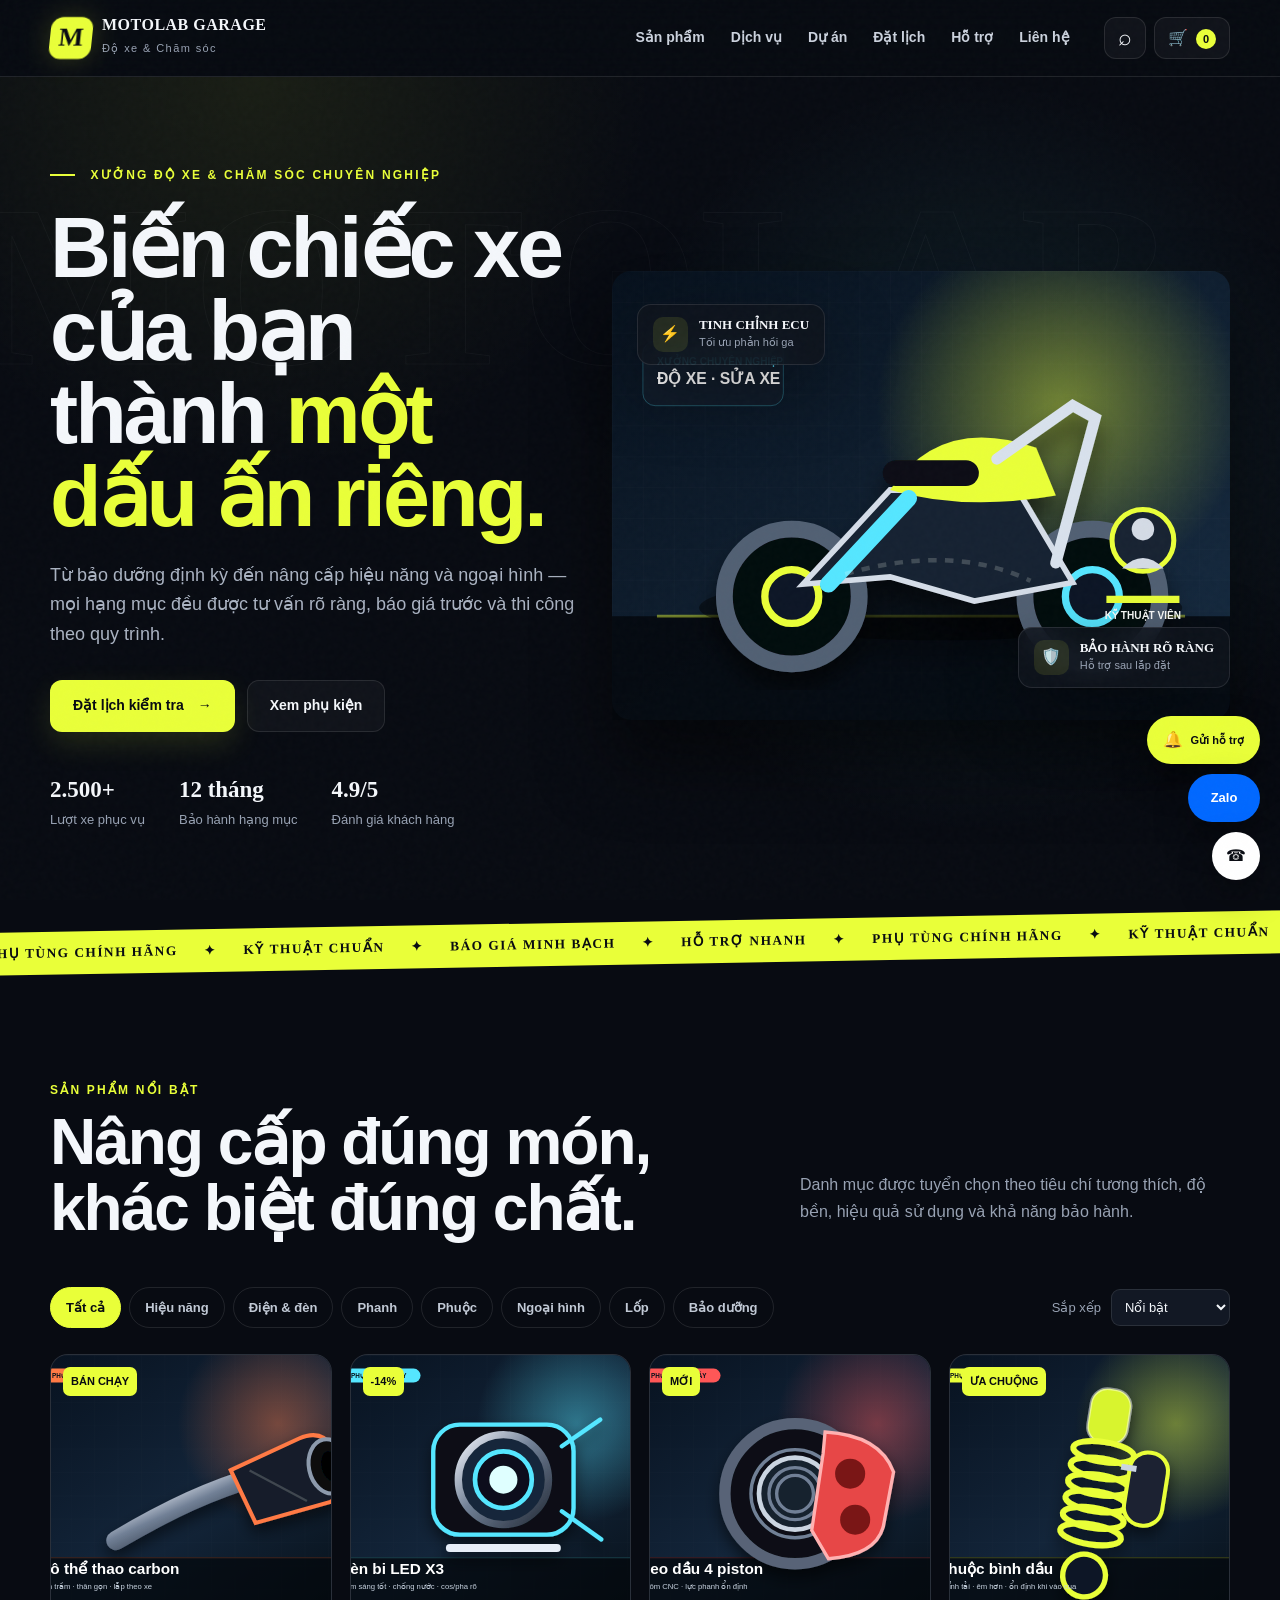
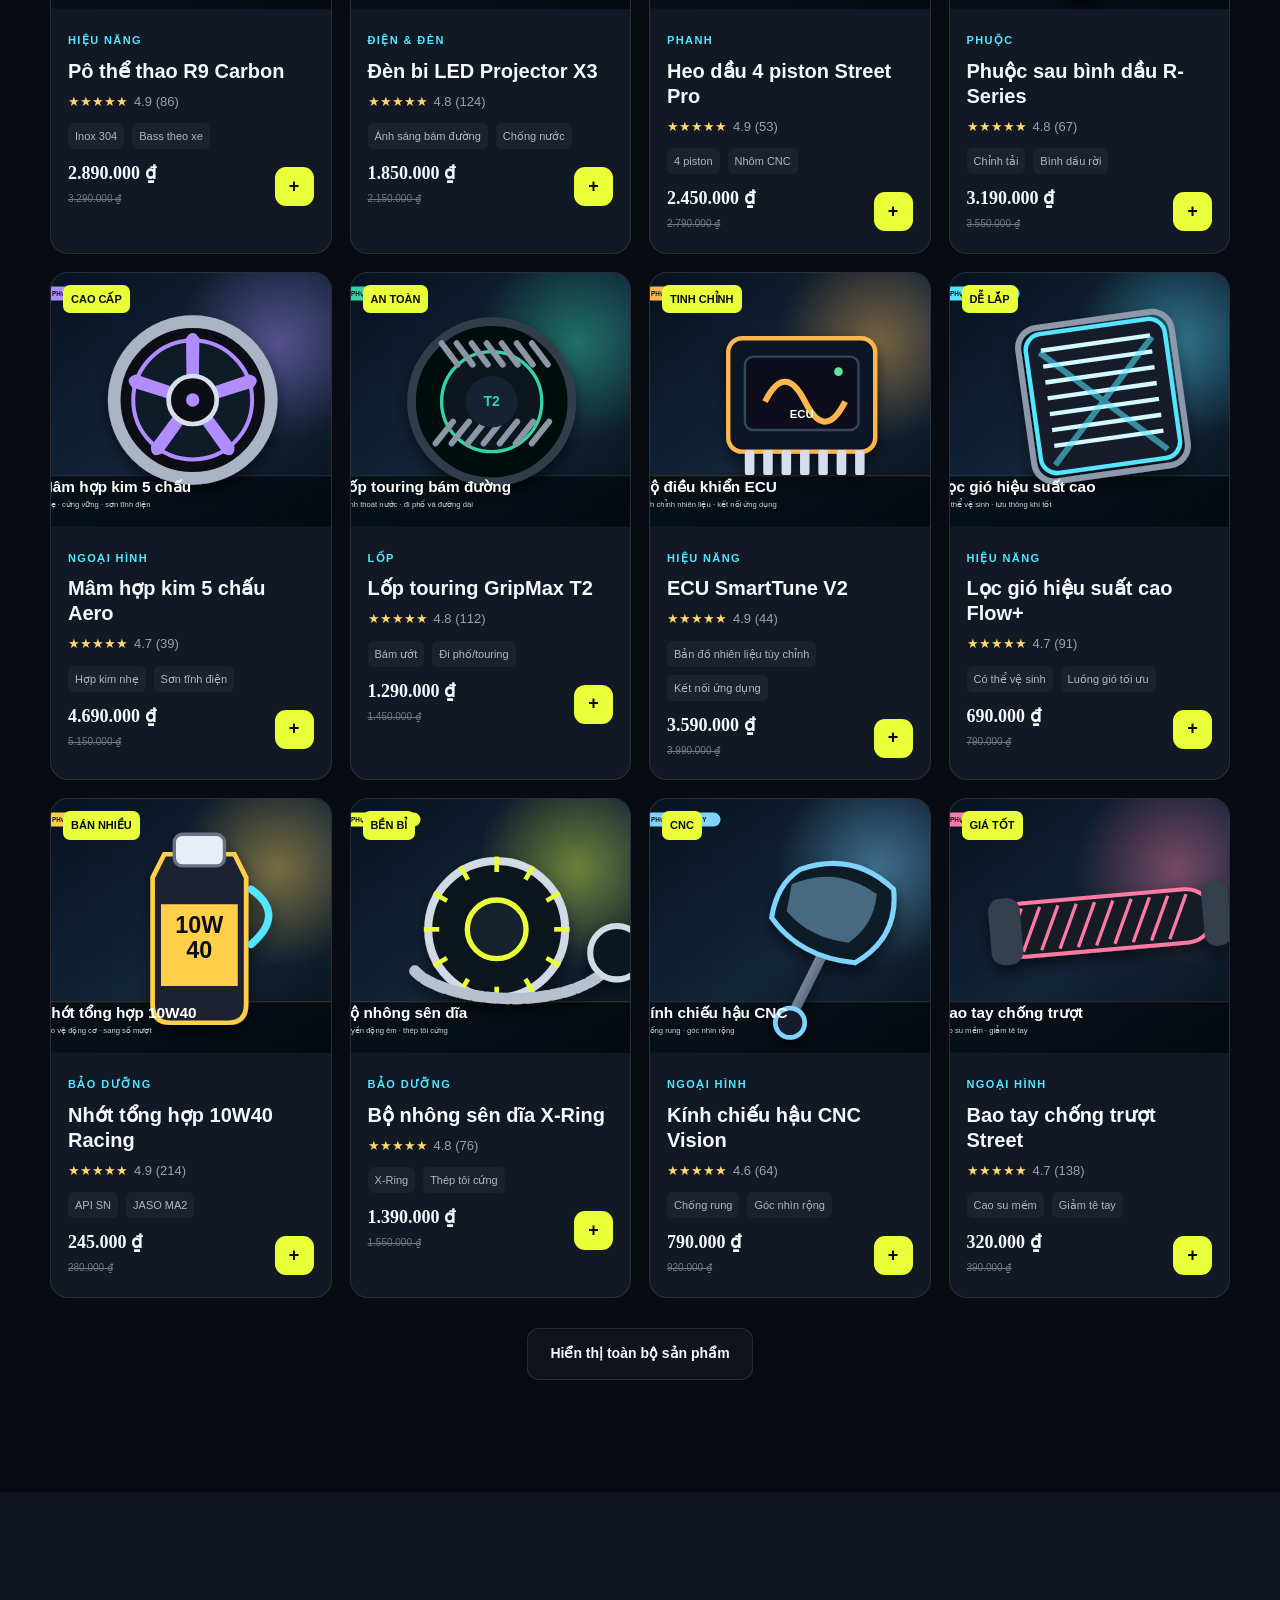
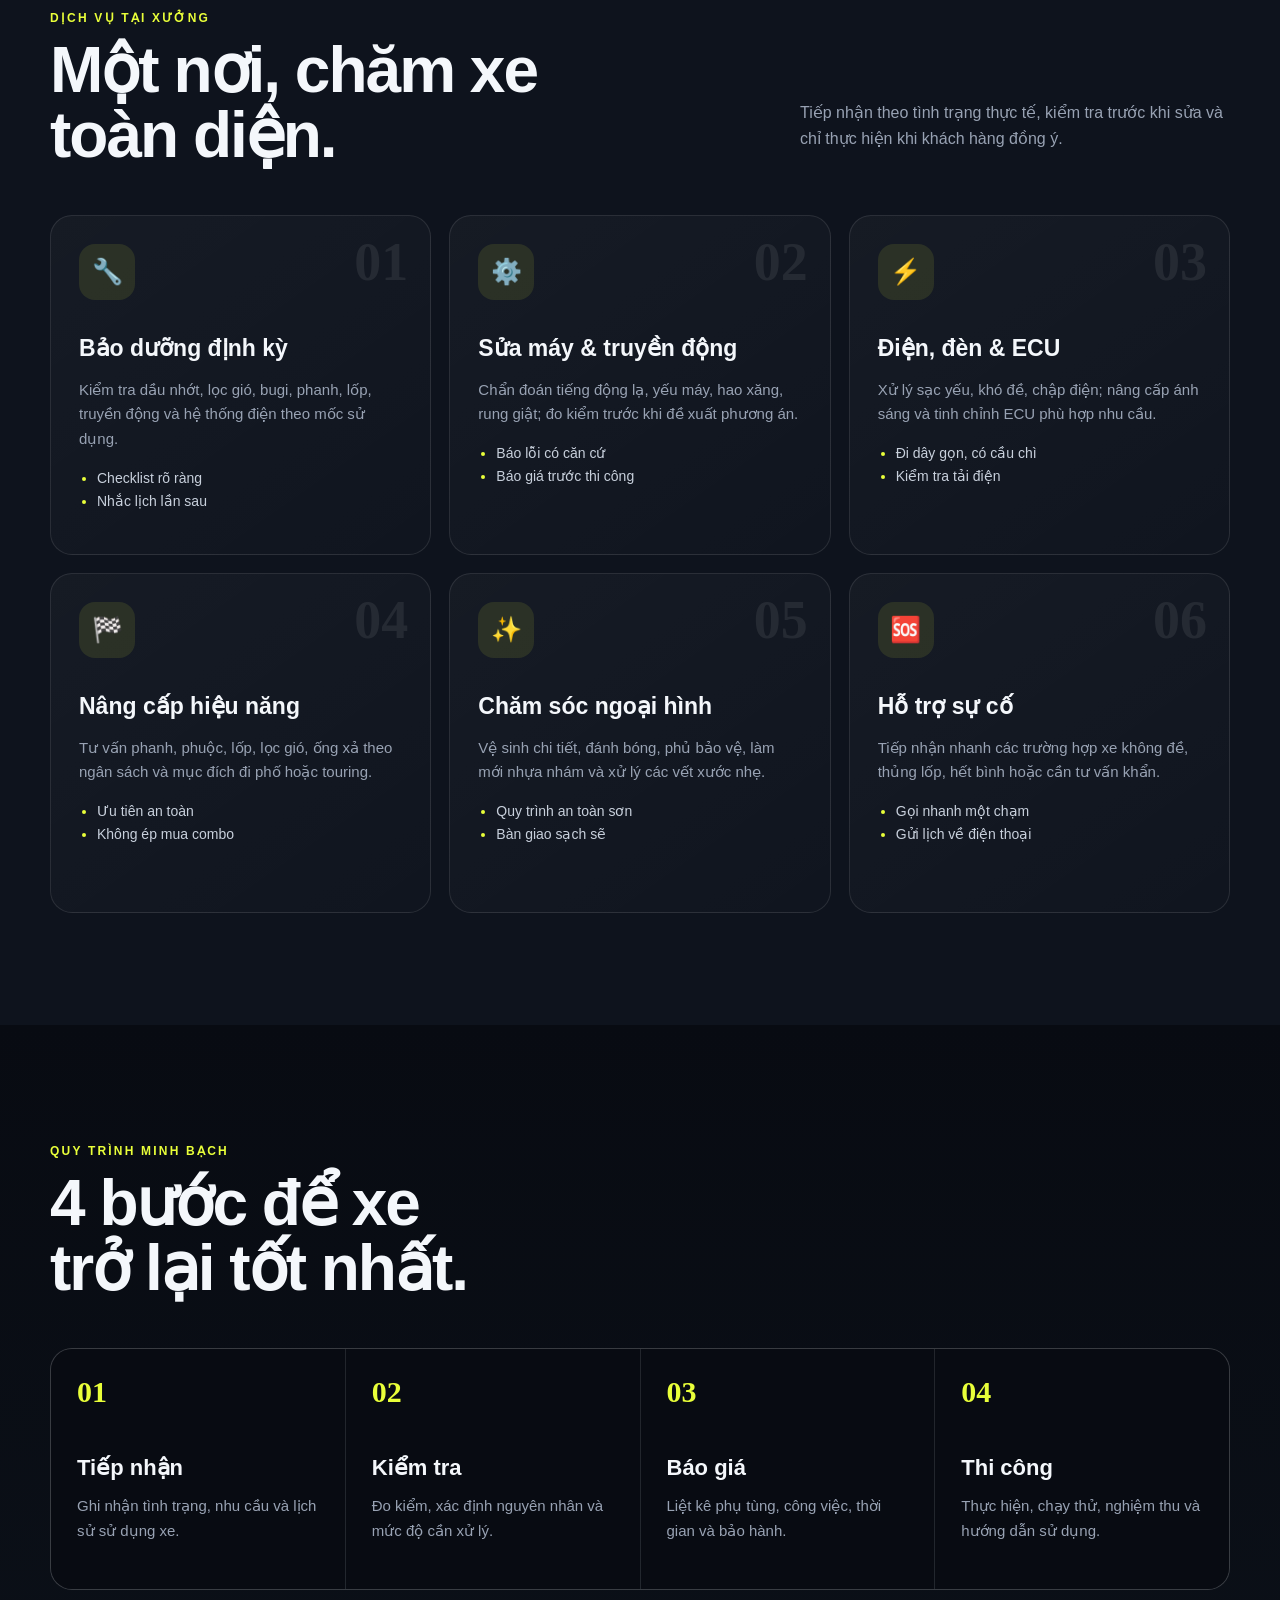
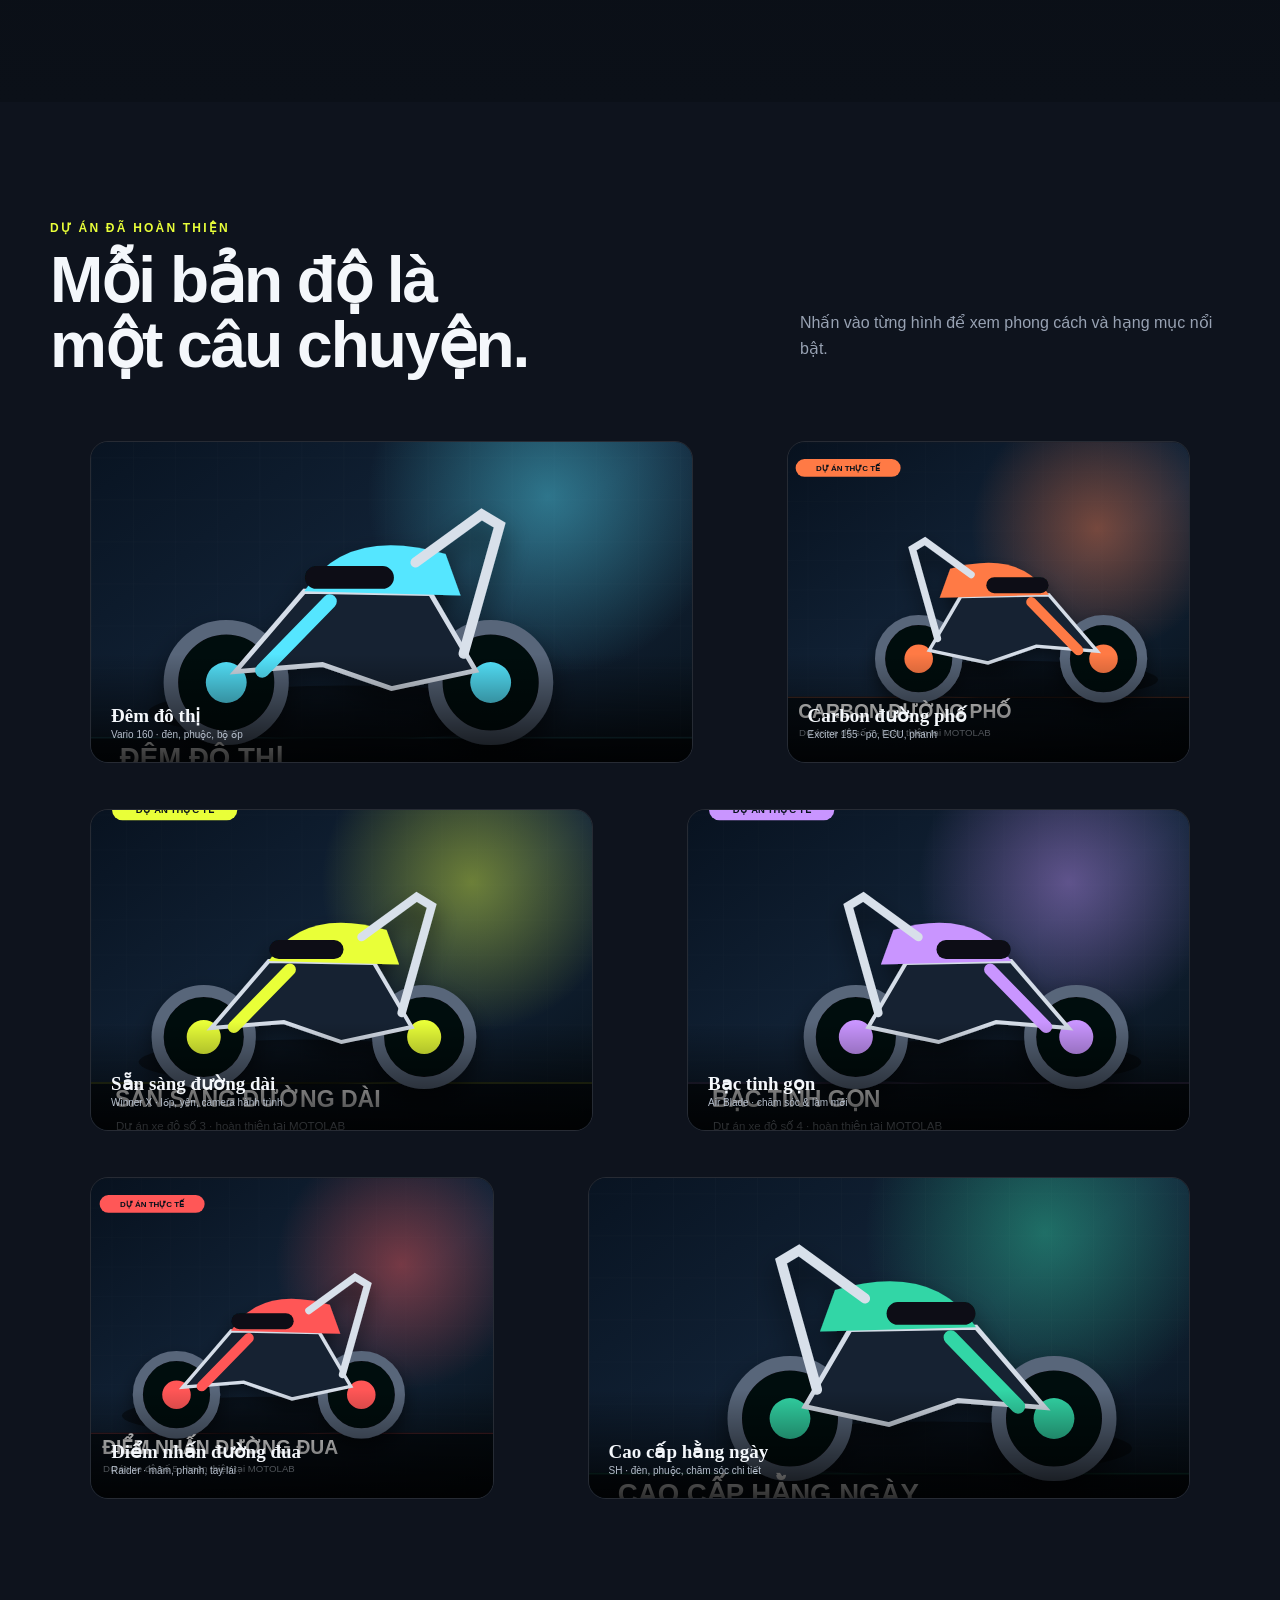
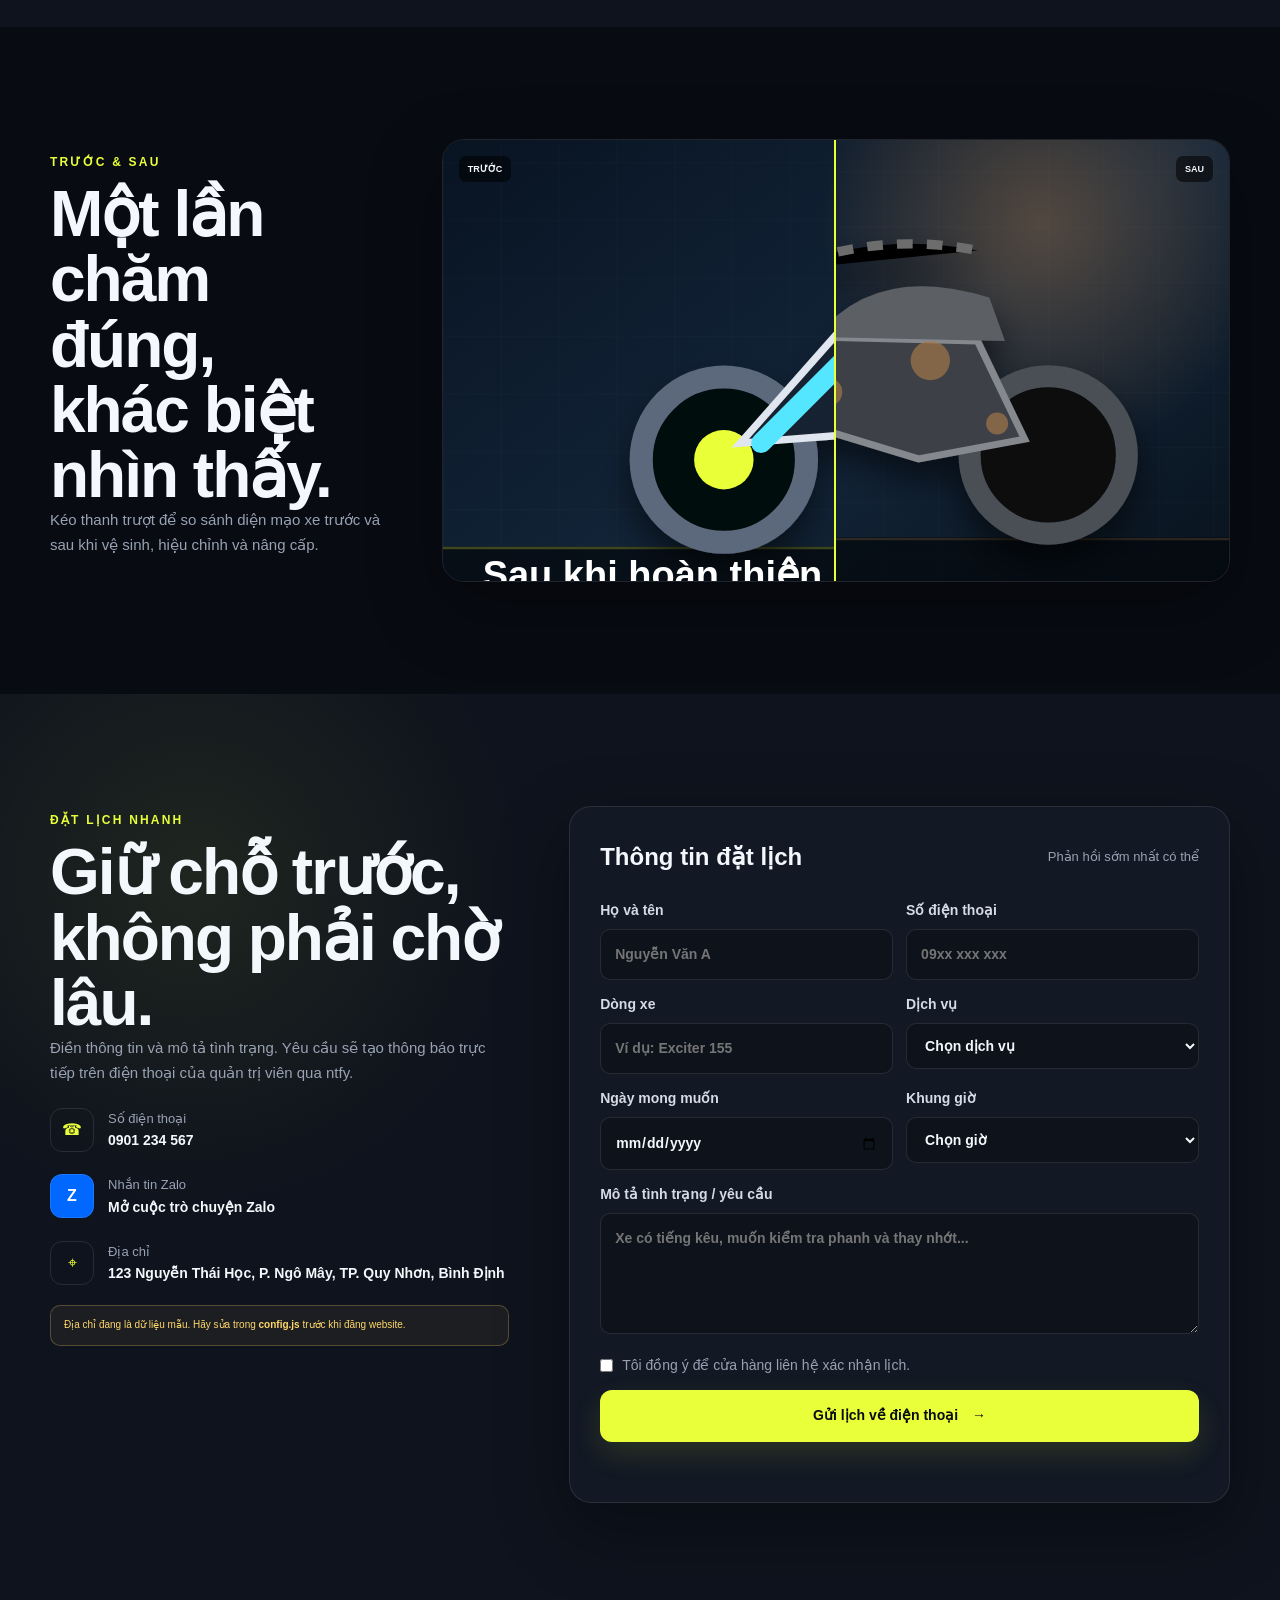
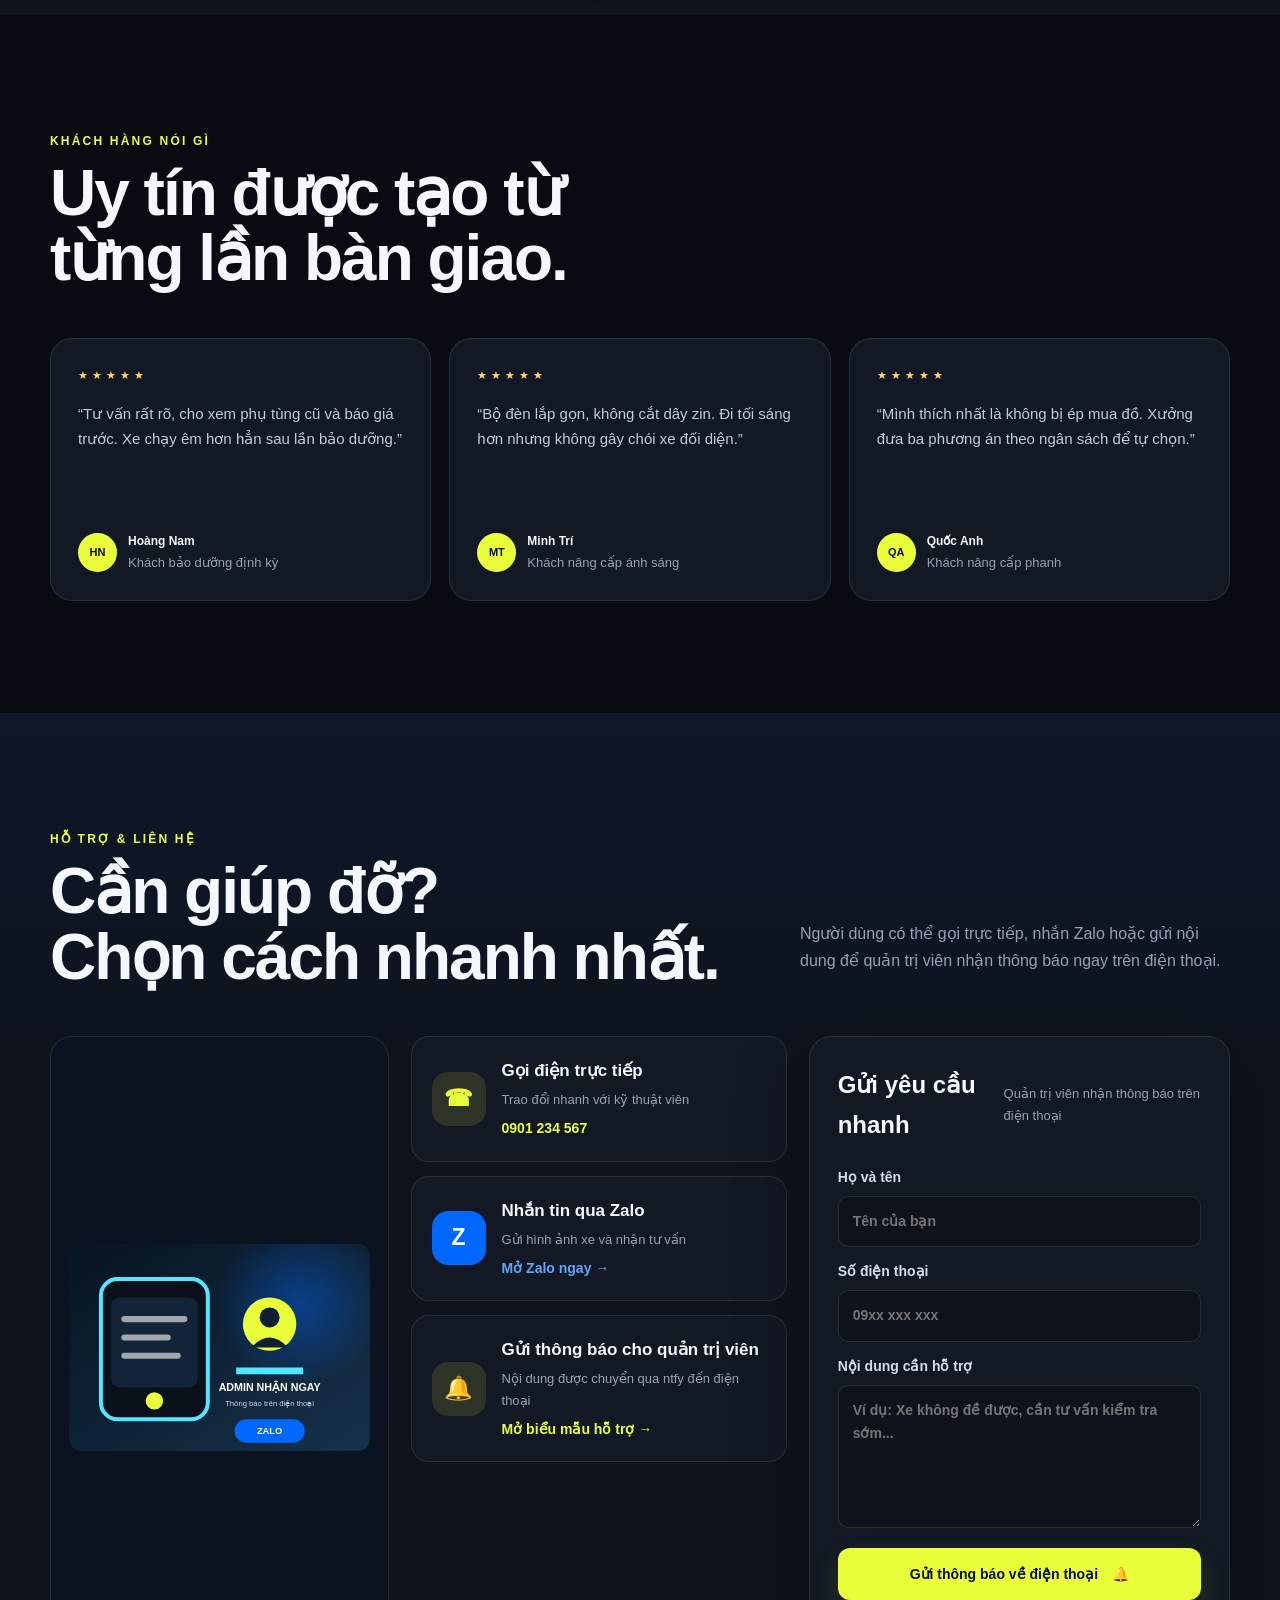
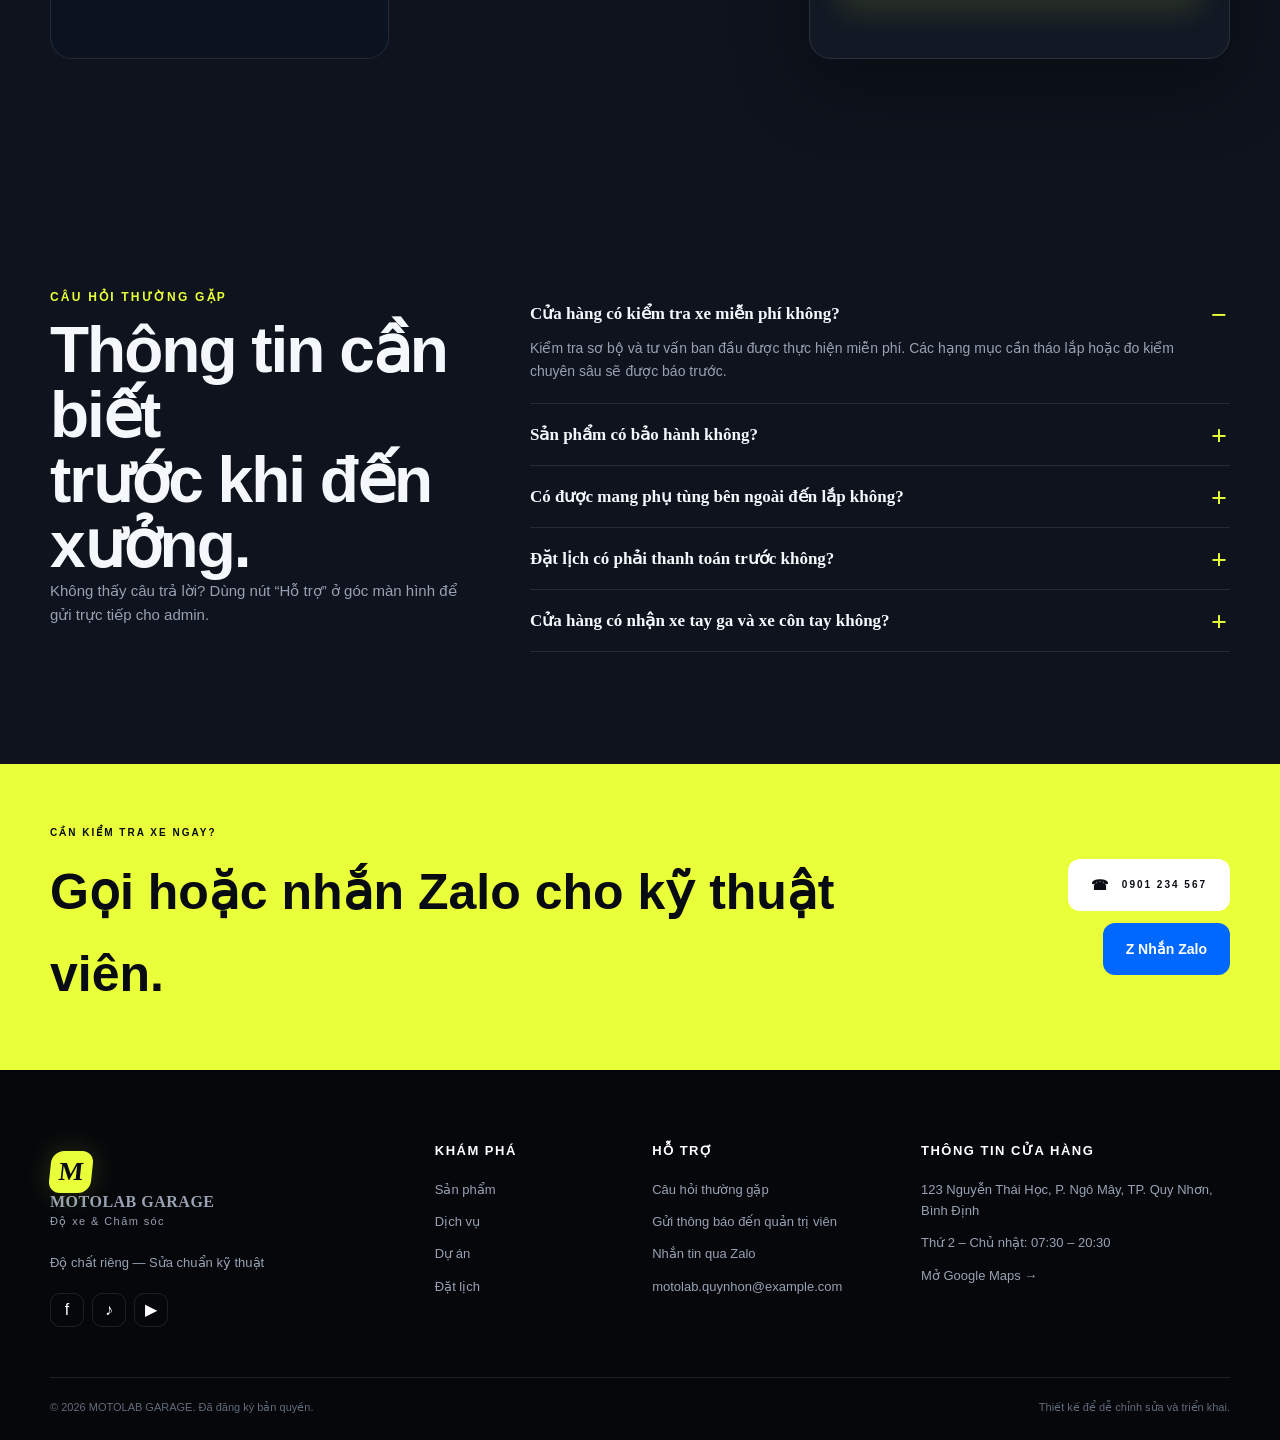
==== commit a7ceb26b: "Update index.html" ====
--- a/index.html
+++ b/index.html
@@ -8,11 +8,672 @@
   <meta http-equiv="Cache-Control" content="no-cache, no-store, must-revalidate" />
   <meta http-equiv="Pragma" content="no-cache" />
   <meta http-equiv="Expires" content="0" />
-  <link rel="icon" href="assets/favicon.svg" type="image/svg+xml" />
-  <title>MOTOLAB GARAGE | Độ & sửa xe chuyên nghiệp</title>
-  <link rel="stylesheet" href="style.css?v=20260703-v3" />
-  <script src="config.js?v=20260703-v3" defer></script>
-  <script src="app.js?v=20260703-v3" defer></script>
+  <link rel="icon" href="[data-uri]" type="image/svg+xml" />
+  <title>MOTOLAB GARAGE V4 | Độ & sửa xe chuyên nghiệp</title>
+  <style>
+:root {
+  --bg: #080b12;
+  --bg-2: #0e131d;
+  --card: #121824;
+  --soft: #181f2d;
+  --text: #f4f7fb;
+  --muted: #98a2b3;
+  --line: rgba(255,255,255,.1);
+  --accent: #e9ff39;
+  --accent-2: #55e6ff;
+  --danger: #ff5d6c;
+  --success: #64e59a;
+  --radius: 22px;
+  --shadow: 0 25px 70px rgba(0,0,0,.35);
+}
+* { box-sizing: border-box; }
+html { scroll-behavior: smooth; }
+body { margin: 0; background: var(--bg); color: var(--text); font-family: "Segoe UI", Arial, sans-serif; line-height: 1.65; overflow-x: hidden; }
+body.modal-open { overflow: hidden; }
+button, input, textarea, select { font: inherit; }
+button, a { -webkit-tap-highlight-color: transparent; }
+a { color: inherit; text-decoration: none; }
+img { display: block; max-width: 100%; }
+.container { width: min(1180px, calc(100% - 40px)); margin: auto; }
+.noise { position: fixed; inset: 0; pointer-events: none; opacity: .025; z-index: 999; background-image: url("data:image/svg+xml,%3Csvg viewBox='0 0 180 180' xmlns='http://www.w3.org/2000/svg'%3E%3Cfilter id='n'%3E%3CfeTurbulence type='fractalNoise' baseFrequency='.9' numOctaves='3' stitchTiles='stitch'/%3E%3C/filter%3E%3Crect width='100%25' height='100%25' filter='url(%23n)' opacity='.8'/%3E%3C/svg%3E"); }
+.site-header { position: sticky; top: 0; z-index: 100; background: rgba(8,11,18,.82); border-bottom: 1px solid var(--line); backdrop-filter: blur(18px); }
+.nav-wrap { min-height: 76px; display: flex; align-items: center; gap: 34px; }
+.brand { display: inline-flex; align-items: center; gap: 10px; flex-shrink: 0; }
+.brand-mark { width: 42px; height: 42px; display: grid; place-items: center; border-radius: 12px; background: var(--accent); color: #080b12; font: 800 26px/1 "Arial Black"; transform: skew(-6deg); box-shadow: 0 0 28px rgba(233,255,57,.18); }
+.brand strong { display: block; font: 700 16px/1.1 "Arial Black"; letter-spacing: .5px; }
+.brand small { color: var(--muted); font-size: 9px; letter-spacing: 2px; }
+.main-nav { display: flex; align-items: center; gap: 26px; margin-left: auto; }
+.main-nav a { color: #cbd2dd; font-size: 13px; font-weight: 600; transition: .2s; }
+.main-nav a:hover { color: var(--accent); }
+.nav-actions { display: flex; gap: 8px; }
+.icon-btn,.cart-btn,.menu-toggle { border: 1px solid var(--line); color: var(--text); background: rgba(255,255,255,.04); height: 42px; border-radius: 12px; cursor: pointer; }
+.icon-btn { width: 42px; font-size: 23px; }
+.cart-btn { padding: 0 13px; }
+.cart-btn span { display: inline-grid; place-items: center; min-width: 20px; height: 20px; padding: 0 5px; margin-left: 4px; border-radius: 20px; background: var(--accent); color: #090c12; font-size: 11px; font-weight: 800; }
+.menu-toggle { display: none; margin-left: auto; width: 42px; font-size: 20px; }
+.hero { min-height: calc(100vh - 76px); display: flex; align-items: center; position: relative; overflow: hidden; background: radial-gradient(circle at 76% 45%, rgba(85,230,255,.10), transparent 35%), radial-gradient(circle at 20% 0%, rgba(233,255,57,.08), transparent 30%); }
+.hero::before { content: "MOTOLAB"; position: absolute; left: -2vw; top: 14%; color: transparent; -webkit-text-stroke: 1px rgba(255,255,255,.035); font: 800 clamp(100px,18vw,270px)/.8 "Arial Black"; white-space: nowrap; }
+.hero-grid { display: grid; grid-template-columns: .92fr 1.08fr; align-items: center; gap: 36px; padding: 84px 0 92px; }
+.eyebrow { color: var(--accent); font-size: 11px; font-weight: 800; letter-spacing: 2.2px; text-transform: uppercase; }
+.eyebrow i { width: 25px; height: 2px; display: inline-block; background: var(--accent); margin: 0 10px 3px 0; }
+h1,h2,h3,h4,p { margin-top: 0; }
+h1,h2,h3 { font-family: "Arial Black", sans-serif; }
+.hero h1 { max-width: 720px; margin: 20px 0 22px; font-size: clamp(48px,6.6vw,90px); line-height: .98; letter-spacing: -3px; }
+.hero h1 em { color: var(--accent); font-style: normal; }
+.hero-copy > p { max-width: 620px; color: #aab3c2; font-size: 16px; }
+.hero-actions { display: flex; flex-wrap: wrap; gap: 12px; margin-top: 30px; }
+.btn { min-height: 52px; display: inline-flex; align-items: center; justify-content: center; gap: 14px; padding: 0 22px; border: 1px solid transparent; border-radius: 12px; font-size: 13px; font-weight: 800; cursor: pointer; transition: transform .2s, box-shadow .2s, background .2s; }
+.btn:hover { transform: translateY(-2px); }
+.btn-primary { background: var(--accent); color: #080b12; box-shadow: 0 12px 30px rgba(233,255,57,.12); }
+.btn-primary:hover { box-shadow: 0 15px 40px rgba(233,255,57,.22); }
+.btn-ghost { color: var(--text); border-color: var(--line); background: rgba(255,255,255,.035); }
+.btn-light { background: white; color: #0a0d13; }
+.trust-row { display: flex; gap: 34px; margin-top: 46px; }
+.trust-row strong { display: block; font: 700 23px/1 "Arial Black"; }
+.trust-row span { display: block; color: var(--muted); font-size: 11px; margin-top: 8px; }
+.hero-visual { position: relative; min-height: 600px; display: grid; place-items: center; }
+.hero-visual > img { position: relative; z-index: 2; width: 100%; filter: drop-shadow(0 40px 35px rgba(0,0,0,.5)); animation: floatBike 5s ease-in-out infinite; }
+.hero-glow { position: absolute; width: 78%; aspect-ratio: 1; border-radius: 50%; background: radial-gradient(circle, rgba(233,255,57,.24), rgba(85,230,255,.05) 45%, transparent 68%); filter: blur(14px); }
+.floating-card { position: absolute; z-index: 3; display: flex; align-items: center; gap: 11px; padding: 12px 15px; border: 1px solid var(--line); border-radius: 14px; background: rgba(15,20,29,.82); backdrop-filter: blur(13px); box-shadow: var(--shadow); }
+.floating-card span { width: 35px; height: 35px; display: grid; place-items: center; background: rgba(233,255,57,.1); border-radius: 10px; }
+.floating-card b,.floating-card small { display: block; }
+.floating-card b { font: 700 12px "Arial Black"; }
+.floating-card small { color: var(--muted); font-size: 9px; }
+.card-one { left: 4%; top: 18%; }
+.card-two { right: 0; bottom: 18%; }
+@keyframes floatBike { 50% { transform: translateY(-10px); } }
+.ticker { overflow: hidden; padding: 13px 0; color: #090c12; background: var(--accent); transform: rotate(-1deg) scale(1.02); }
+.ticker-track { width: max-content; display: flex; align-items: center; gap: 26px; animation: marquee 20s linear infinite; font: 800 13px "Arial Black"; letter-spacing: 1.5px; }
+@keyframes marquee { to { transform: translateX(-50%); } }
+.section { padding: 112px 0; }
+.section-heading { display: flex; align-items: end; justify-content: space-between; gap: 40px; margin-bottom: 46px; }
+.section-heading h2,.booking-copy h2,.faq-copy h2,.comparison-copy h2 { margin: 8px 0 0; font-size: clamp(38px,5vw,64px); line-height: 1.02; letter-spacing: -2px; }
+.section-heading > p { max-width: 430px; color: var(--muted); font-size: 14px; }
+.product-toolbar { display: flex; justify-content: space-between; align-items: center; gap: 20px; margin-bottom: 26px; }
+.category-tabs { display: flex; gap: 8px; flex-wrap: wrap; }
+.category-tabs button { border: 1px solid var(--line); background: transparent; color: #c1c9d5; border-radius: 30px; padding: 9px 15px; cursor: pointer; font-size: 11px; font-weight: 700; }
+.category-tabs button.active { background: var(--accent); color: #080b12; border-color: var(--accent); }
+.sort-box { display: flex; align-items: center; gap: 10px; color: var(--muted); font-size: 11px; }
+.sort-box select { color: var(--text); background: var(--card); border: 1px solid var(--line); border-radius: 9px; padding: 9px; outline: none; }
+.product-grid { display: grid; grid-template-columns: repeat(4,1fr); gap: 18px; }
+.product-card { position: relative; overflow: hidden; border: 1px solid var(--line); border-radius: 18px; background: var(--card); transition: transform .25s, border-color .25s; }
+.product-card:hover { transform: translateY(-6px); border-color: rgba(233,255,57,.35); }
+.product-image { position: relative; aspect-ratio: 1.1; background: linear-gradient(145deg,#1b2432,#0d121b); overflow: hidden; cursor: pointer; }
+.product-image img { width: 100%; height: 100%; object-fit: cover; transition: transform .35s; }
+.product-card:hover .product-image img { transform: scale(1.05); }
+.product-badge { position: absolute; left: 12px; top: 12px; z-index: 2; padding: 5px 8px; border-radius: 7px; background: var(--accent); color: #080b12; font-size: 9px; font-weight: 800; }
+.quick-view { position: absolute; right: 10px; bottom: 10px; width: 38px; height: 38px; border: 1px solid var(--line); border-radius: 12px; background: rgba(8,11,18,.82); color: white; cursor: pointer; opacity: 0; transform: translateY(8px); transition: .2s; }
+.product-card:hover .quick-view { opacity: 1; transform: none; }
+.product-info { padding: 17px; }
+.product-category { color: var(--accent-2); font-size: 9px; font-weight: 800; letter-spacing: 1.4px; text-transform: uppercase; }
+.product-info h3 { margin: 6px 0 7px; font-size: 18px; line-height: 1.25; }
+.rating-row { display: flex; align-items: center; gap: 6px; color: #ffd76a; font-size: 11px; }
+.rating-row span { color: var(--muted); }
+.product-meta { display: flex; gap: 8px; flex-wrap: wrap; margin: 11px 0; }
+.product-meta span { color: #aeb7c4; background: rgba(255,255,255,.045); border-radius: 6px; padding: 4px 7px; font-size: 9px; }
+.product-bottom { display: flex; align-items: center; justify-content: space-between; gap: 8px; margin-top: 13px; }
+.product-price strong { display: block; font: 700 18px "Arial Black"; }
+.product-price del { color: #6f7887; font-size: 10px; }
+.add-cart { width: 39px; height: 39px; border: 0; border-radius: 11px; background: var(--accent); color: #090c12; cursor: pointer; font-size: 18px; font-weight: 800; }
+.center-actions { text-align: center; margin-top: 30px; }
+.service-section { background: var(--bg-2); }
+.service-grid { display: grid; grid-template-columns: repeat(3,1fr); gap: 18px; }
+.service-card { position: relative; min-height: 340px; padding: 28px; border: 1px solid var(--line); border-radius: var(--radius); background: linear-gradient(145deg,rgba(255,255,255,.035),rgba(255,255,255,.01)); overflow: hidden; }
+.service-card > span { position: absolute; right: 22px; top: 15px; color: rgba(255,255,255,.08); font: 800 54px "Arial Black"; }
+.service-icon { width: 56px; height: 56px; display: grid; place-items: center; margin-bottom: 30px; border-radius: 16px; background: rgba(233,255,57,.10); font-size: 25px; }
+.service-card h3 { margin-bottom: 10px; font-size: 23px; }
+.service-card p { color: var(--muted); font-size: 13px; }
+.service-card ul { padding-left: 18px; color: #c8d0dc; font-size: 11px; }
+.service-card li::marker { color: var(--accent); }
+.process-section { background: linear-gradient(180deg,var(--bg),#0b1018); }
+.process-line { display: grid; grid-template-columns: repeat(4,1fr); gap: 1px; background: var(--line); border: 1px solid var(--line); border-radius: var(--radius); overflow: hidden; }
+.process-item { min-height: 240px; padding: 26px; background: var(--bg); }
+.process-item b { color: var(--accent); font: 700 30px "Arial Black"; }
+.process-item h3 { margin: 40px 0 8px; font-size: 22px; }
+.process-item p { color: var(--muted); font-size: 12px; }
+.projects-section { background: var(--bg-2); }
+.gallery-grid { display: grid; grid-template-columns: repeat(12,1fr); grid-auto-rows: 170px; gap: 14px; }
+.gallery-item { position: relative; overflow: hidden; border-radius: 18px; border: 1px solid var(--line); cursor: pointer; }
+.gallery-item:nth-child(1),.gallery-item:nth-child(6) { grid-column: span 7; grid-row: span 2; }
+.gallery-item:nth-child(2),.gallery-item:nth-child(5) { grid-column: span 5; grid-row: span 2; }
+.gallery-item:nth-child(3),.gallery-item:nth-child(4) { grid-column: span 6; grid-row: span 2; }
+.gallery-item img { width: 100%; height: 100%; object-fit: cover; transition: transform .4s; }
+.gallery-item:hover img { transform: scale(1.06); }
+.gallery-caption { position: absolute; inset: auto 0 0; padding: 50px 20px 18px; background: linear-gradient(transparent,rgba(0,0,0,.82)); }
+.gallery-caption b,.gallery-caption small { display: block; }
+.gallery-caption b { font: 700 19px "Arial Black"; }
+.gallery-caption small { color: #b5becb; font-size: 10px; }
+.comparison-wrap { display: grid; grid-template-columns: .6fr 1.4fr; gap: 54px; align-items: center; }
+.comparison-copy p { color: var(--muted); max-width: 420px; }
+.compare-box { position: relative; overflow: hidden; border: 1px solid var(--line); border-radius: var(--radius); aspect-ratio: 16/9; box-shadow: var(--shadow); }
+.compare-box > img,.compare-after img { width: 100%; height: 100%; object-fit: cover; }
+.compare-after { position: absolute; inset: 0 auto 0 0; width: 50%; overflow: hidden; border-right: 2px solid var(--accent); }
+.compare-after img { width: calc(100vw * .65); max-width: 826px; object-position: left; }
+.compare-box input { position: absolute; inset: 0; width: 100%; height: 100%; opacity: 0; cursor: ew-resize; }
+.compare-label { position: absolute; top: 16px; padding: 6px 9px; border-radius: 7px; background: rgba(0,0,0,.55); font-size: 9px; font-weight: 800; }
+.compare-label.before { left: 16px; }.compare-label.after { right: 16px; }
+.booking-section { background: radial-gradient(circle at 15% 20%,rgba(233,255,57,.08),transparent 25%),var(--bg-2); }
+.booking-grid { display: grid; grid-template-columns: .82fr 1.18fr; gap: 60px; align-items: start; }
+.booking-copy > p { color: var(--muted); max-width: 480px; }
+.contact-mini { display: flex; align-items: center; gap: 14px; margin-top: 22px; }
+.contact-mini > span { width: 44px; height: 44px; display: grid; place-items: center; border: 1px solid var(--line); border-radius: 12px; color: var(--accent); }
+.contact-mini small,.contact-mini a,.contact-mini p { display: block; margin: 0; }
+.contact-mini small { color: var(--muted); font-size: 10px; }.contact-mini a,.contact-mini p { font-weight: 700; font-size: 13px; }
+.sample-address-note { margin-top: 20px; padding: 11px 13px; border: 1px solid rgba(255,215,106,.25); border-radius: 10px; color: #ffd76a; background: rgba(255,215,106,.06); font-size: 10px; }
+.smart-form { padding: 30px; border: 1px solid var(--line); border-radius: var(--radius); background: var(--card); box-shadow: var(--shadow); }
+.form-title { display: flex; justify-content: space-between; align-items: center; margin-bottom: 22px; }
+.form-title h3 { margin: 0; font-size: 24px; }.form-title span { color: var(--muted); font-size: 10px; }
+.field-grid { display: grid; grid-template-columns: 1fr 1fr; gap: 13px; }
+.smart-form label { display: block; margin-bottom: 13px; color: #d6dce6; font-size: 10px; font-weight: 700; }
+.smart-form input,.smart-form select,.smart-form textarea { width: 100%; margin-top: 7px; padding: 13px 14px; color: var(--text); background: #0d121b; border: 1px solid var(--line); border-radius: 10px; outline: none; resize: vertical; transition: border .2s,box-shadow .2s; }
+.smart-form input:focus,.smart-form select:focus,.smart-form textarea:focus { border-color: rgba(233,255,57,.6); box-shadow: 0 0 0 3px rgba(233,255,57,.07); }
+.smart-form select option { background: #10151f; }
+.check-field { display: flex !important; align-items: center; gap: 9px; color: var(--muted) !important; font-weight: 400 !important; }
+.check-field input { width: auto; margin: 0; accent-color: var(--accent); }
+.submit-btn { width: 100%; }
+.submit-btn[disabled] { opacity: .55; cursor: wait; }
+.form-status { min-height: 18px; margin: 12px 0 0; text-align: center; font-size: 10px; }
+.form-status.success { color: var(--success); }.form-status.error { color: var(--danger); }
+.testimonials-section { background: var(--bg); }
+.testimonial-grid { display: grid; grid-template-columns: repeat(3,1fr); gap: 18px; }
+.testimonial { padding: 27px; border: 1px solid var(--line); border-radius: var(--radius); background: var(--card); }
+.stars { color: #ffd76a; letter-spacing: 4px; font-size: 11px; }
+.testimonial > p { min-height: 105px; margin: 18px 0 25px; color: #c4ccd8; font-size: 13px; }
+.testimonial footer { display: flex; align-items: center; gap: 11px; }
+.testimonial footer > span { width: 39px; height: 39px; display: grid; place-items: center; border-radius: 50%; background: var(--accent); color: #080b12; font-weight: 800; font-size: 11px; }
+.testimonial footer b,.testimonial footer small { display: block; }.testimonial footer b { font-size: 12px; }.testimonial footer small { color: var(--muted); font-size: 9px; }
+.faq-section { background: var(--bg-2); }
+.faq-grid { display: grid; grid-template-columns: .75fr 1.25fr; gap: 60px; }
+.faq-copy p { color: var(--muted); }
+.accordion details { border-bottom: 1px solid var(--line); padding: 20px 0; }
+.accordion summary { position: relative; padding-right: 35px; cursor: pointer; list-style: none; font: 700 17px "Arial Black"; }
+.accordion summary::-webkit-details-marker { display: none; }
+.accordion summary::after { content: "+"; position: absolute; right: 3px; top: -4px; color: var(--accent); font-size: 28px; }
+.accordion details[open] summary::after { content: "−"; }
+.accordion p { margin: 13px 45px 0 0; color: var(--muted); font-size: 12px; }
+.cta-strip { padding: 54px 0; background: var(--accent); color: #080b12; }
+.cta-content { display: flex; align-items: center; justify-content: space-between; gap: 30px; }
+.cta-content span { font-size: 10px; font-weight: 800; letter-spacing: 2px; }.cta-content h2 { margin: 6px 0 0; font-size: clamp(30px,4vw,50px); }
+.site-footer { padding: 70px 0 24px; background: #05070b; }
+.footer-grid { display: grid; grid-template-columns: 1.3fr .65fr .85fr 1.2fr; gap: 50px; }
+.footer-grid h4 { color: #fff; font-size: 11px; letter-spacing: 1.5px; text-transform: uppercase; }
+.footer-grid > div > a,.footer-grid > div > p,.link-button { display: block; margin: 11px 0; color: var(--muted); font-size: 11px; }
+.footer-grid a:hover,.link-button:hover { color: var(--accent); }
+.footer-brand > p { max-width: 270px; margin: 20px 0 !important; }
+.socials { display: flex; gap: 8px; }.socials a { width: 34px; height: 34px; display: grid !important; place-items: center; margin: 0 !important; border: 1px solid var(--line); border-radius: 10px; color: #fff !important; }
+.link-button { padding: 0; border: 0; background: none; cursor: pointer; text-align: left; }
+.footer-bottom { display: flex; justify-content: space-between; gap: 20px; margin-top: 50px; padding-top: 20px; border-top: 1px solid var(--line); color: #626c7b; font-size: 9px; }
+.support-fab,.phone-fab { position: fixed; right: 20px; z-index: 80; border: 0; cursor: pointer; box-shadow: 0 16px 35px rgba(0,0,0,.35); }
+.support-fab { bottom: 78px; display: flex; align-items: center; gap: 8px; min-height: 48px; padding: 0 16px; border-radius: 30px; color: #080b12; background: var(--accent); }
+.support-fab b { font-size: 11px; }.phone-fab { bottom: 20px; width: 48px; height: 48px; display: grid; place-items: center; border-radius: 50%; background: #fff; color: #090c12; }
+.modal { position: fixed; inset: 0; z-index: 300; display: none; }
+.modal.open { display: block; }
+.modal-backdrop { position: absolute; inset: 0; background: rgba(1,3,7,.78); backdrop-filter: blur(8px); }
+.modal-panel { position: relative; width: min(660px,calc(100% - 28px)); max-height: calc(100vh - 34px); overflow: auto; margin: 17px auto; padding: 30px; border: 1px solid var(--line); border-radius: var(--radius); background: var(--card); box-shadow: var(--shadow); }
+.modal-close { width: 38px; height: 38px; border: 1px solid var(--line); border-radius: 12px; background: #0c111a; color: white; font-size: 24px; cursor: pointer; }
+.modal-panel > .modal-close { position: absolute; right: 15px; top: 15px; z-index: 3; }
+.product-modal-layout { display: grid; grid-template-columns: 1fr 1fr; gap: 28px; align-items: start; }
+.product-modal-image { border-radius: 17px; overflow: hidden; background: #0c111a; }.product-modal-image img { width: 100%; aspect-ratio: 1/1.05; object-fit: cover; }
+.product-modal-copy h2 { margin: 8px 0; font-size: 32px; }.product-modal-copy > p { color: var(--muted); font-size: 12px; }
+.spec-list { display: grid; gap: 8px; margin: 18px 0; }.spec-list div { display: flex; justify-content: space-between; gap: 15px; padding-bottom: 8px; border-bottom: 1px solid var(--line); font-size: 10px; }.spec-list span { color: var(--muted); }
+.modal-price { margin: 20px 0; font: 700 26px "Arial Black"; color: var(--accent); }
+.cart-panel { position: absolute; top: 0; right: 0; width: min(460px,100%); height: 100%; display: flex; flex-direction: column; padding: 24px; background: var(--card); border-left: 1px solid var(--line); }
+.cart-head { display: flex; justify-content: space-between; align-items: center; padding-bottom: 18px; border-bottom: 1px solid var(--line); }.cart-head small { color: var(--accent); }.cart-head h3 { margin: 4px 0 0; font-size: 25px; }
+.cart-items { flex: 1; overflow-y: auto; padding: 15px 0; }
+.cart-item { display: grid; grid-template-columns: 70px 1fr auto; gap: 12px; align-items: center; padding: 10px 0; border-bottom: 1px solid var(--line); }
+.cart-item img { width: 70px; height: 70px; object-fit: cover; border-radius: 10px; }.cart-item h4 { margin: 0; font-size: 13px; }.cart-item small { color: var(--muted); font-size: 9px; }.cart-item strong { display: block; margin-top: 5px; font-size: 11px; }
+.cart-item button { border: 0; background: transparent; color: var(--danger); cursor: pointer; }
+.cart-empty { display: grid; place-items: center; min-height: 280px; color: var(--muted); text-align: center; }
+.cart-summary { padding-top: 18px; border-top: 1px solid var(--line); }.cart-summary > div { display: flex; justify-content: space-between; }.cart-summary strong { font: 700 22px "Arial Black"; color: var(--accent); }.cart-summary p { color: var(--muted); font-size: 9px; }.cart-summary .btn { width: 100%; }
+.support-panel { width: min(520px,calc(100% - 28px)); }.support-panel > p { color: var(--muted); font-size: 11px; }.compact-form { padding: 0; border: 0; box-shadow: none; background: transparent; margin-top: 20px; }
+.search-overlay { position: fixed; inset: 0; z-index: 400; display: none; background: rgba(5,7,11,.97); }
+.search-overlay.open { display: block; }.search-inner { width: min(800px,calc(100% - 34px)); margin: 9vh auto; }.search-inner > span { color: var(--accent); font-size: 10px; font-weight: 800; letter-spacing: 2px; }.search-inner > input { width: 100%; margin-top: 15px; padding: 20px 0; color: white; background: transparent; border: 0; border-bottom: 1px solid var(--line); outline: 0; font: 700 clamp(22px,4vw,42px) "Arial Black"; }.search-close { position: fixed; right: 25px; top: 20px; border: 0; color: white; background: none; font-size: 38px; cursor: pointer; }.search-results { display: grid; gap: 10px; margin-top: 25px; max-height: 55vh; overflow: auto; }.search-result { display: grid; grid-template-columns: 68px 1fr auto; gap: 14px; align-items: center; padding: 10px; border: 1px solid var(--line); border-radius: 13px; cursor: pointer; }.search-result img { width: 68px; height: 60px; object-fit: cover; border-radius: 8px; }.search-result b,.search-result small { display: block; }.search-result small { color: var(--muted); font-size: 9px; }.search-result strong { color: var(--accent); font-size: 12px; }
+.toast { position: fixed; left: 50%; bottom: 25px; z-index: 500; transform: translate(-50%,30px); opacity: 0; padding: 11px 16px; border: 1px solid var(--line); border-radius: 12px; background: #161d29; box-shadow: var(--shadow); color: white; font-size: 11px; pointer-events: none; transition: .25s; }.toast.show { opacity: 1; transform: translate(-50%,0); }
+.reveal { opacity: 0; transform: translateY(24px); transition: opacity .7s ease,transform .7s ease; }.reveal.visible { opacity: 1; transform: none; }
+@media (max-width: 1000px) {
+  .main-nav { position: fixed; left: 20px; right: 20px; top: 84px; display: none; flex-direction: column; align-items: stretch; gap: 0; padding: 12px; border: 1px solid var(--line); border-radius: 16px; background: #101620; box-shadow: var(--shadow); }.main-nav.open { display: flex; }.main-nav a { padding: 12px; }
+  .menu-toggle { display: block; }.nav-actions { margin-left: 0; }
+  .hero-grid { grid-template-columns: 1fr; }.hero-copy { text-align: center; }.hero-copy > p { margin-left: auto; margin-right: auto; }.hero-actions,.trust-row { justify-content: center; }.hero-visual { min-height: 480px; }
+  .product-grid { grid-template-columns: repeat(3,1fr); }.service-grid { grid-template-columns: repeat(2,1fr); }
+  .comparison-wrap,.booking-grid,.faq-grid { grid-template-columns: 1fr; }.comparison-copy { text-align: center; }.comparison-copy p { margin-left:auto;margin-right:auto; }
+  .footer-grid { grid-template-columns: 1.3fr 1fr 1fr; }.footer-grid > div:last-child { grid-column: 1/-1; }
+}
+@media (max-width: 760px) {
+  .container { width: min(100% - 26px,1180px); }.section { padding: 78px 0; }.nav-wrap { min-height: 68px; }.brand small { display: none; }.brand strong { font-size: 14px; }.brand-mark { width: 38px;height:38px; }
+  .hero { min-height: auto; }.hero-grid { padding: 70px 0 60px; }.hero h1 { font-size: clamp(45px,14vw,65px); letter-spacing: -2px; }.hero-visual { min-height: 330px; }.floating-card { transform: scale(.85); }.card-one { left: -10px;top:10%; }.card-two { right:-10px;bottom:10%; }
+  .trust-row { gap: 18px; }.trust-row strong { font-size: 18px; }.trust-row span { font-size: 9px; }
+  .section-heading { display: block; }.section-heading > p { margin-top: 20px; }.section-heading h2,.booking-copy h2,.faq-copy h2,.comparison-copy h2 { font-size: 42px; }
+  .product-toolbar { display: block; }.sort-box { margin-top: 14px; }.product-grid { grid-template-columns: repeat(2,1fr); gap: 11px; }.product-info { padding: 13px; }.product-info h3 { font-size: 15px; }.product-meta { display: none; }.product-price strong { font-size: 14px; }
+  .service-grid,.testimonial-grid { grid-template-columns: 1fr; }.service-card { min-height: auto; }.process-line { grid-template-columns: 1fr 1fr; }.process-item { min-height: 210px; }
+  .gallery-grid { display: grid; grid-template-columns: 1fr; grid-auto-rows: 240px; }.gallery-item:nth-child(n) { grid-column: auto;grid-row:auto; }
+  .booking-grid { gap: 35px; }.field-grid { grid-template-columns: 1fr;gap:0; }.smart-form { padding: 20px; }.form-title { display: block; }.form-title span { display:block;margin-top:5px; }
+  .cta-content { flex-direction: column; text-align: center; }.footer-grid { grid-template-columns: 1fr 1fr; gap: 32px; }.footer-brand { grid-column: 1/-1; }.footer-grid > div:last-child { grid-column:auto; }.footer-bottom { display: block; }.footer-bottom span { display:block;margin-top:6px; }
+  .product-modal-layout { grid-template-columns: 1fr; }.modal-panel { padding: 22px; }.product-modal-copy h2 { font-size: 26px; }.support-fab b { display: none; }.support-fab { width: 48px;padding:0;justify-content:center; }
+}
+@media (max-width: 450px) {
+  .nav-actions .icon-btn { display:none; }.product-grid { grid-template-columns: 1fr 1fr; }
+  .product-image { aspect-ratio:1; }.quick-view { opacity:1;transform:none; }.process-line { grid-template-columns: 1fr; }.process-item { min-height:auto; }.process-item h3 { margin-top:20px; }.footer-grid { grid-template-columns: 1fr; }.footer-grid > div:last-child { grid-column:auto; }
+  .cart-item { grid-template-columns:58px 1fr auto; }.cart-item img { width:58px;height:58px; }
+}
+@media (prefers-reduced-motion: reduce) { *,*::before,*::after { animation-duration:.01ms !important; animation-iteration-count:1 !important; scroll-behavior:auto !important; transition-duration:.01ms !important; } .reveal { opacity:1; transform:none; } }
+
+
+/* =========================================================
+   BẢN V3: CHỮ LỚN HƠN, HỖ TRỢ ZALO VÀ THÔNG BÁO ĐIỆN THOẠI
+   ========================================================= */
+html { font-size: 17px; }
+body { font-size: 16px; }
+.brand small { font-size: 11px; letter-spacing: 1.4px; }
+.main-nav a { font-size: 14px; }
+.eyebrow { font-size: 12px; }
+.hero-copy > p { font-size: 18px; }
+.btn { font-size: 14px; }
+.trust-row span { font-size: 13px; }
+.floating-card b { font-size: 13px; }
+.floating-card small { font-size: 11px; }
+.section-heading > p { font-size: 16px; }
+.category-tabs button,.sort-box { font-size: 13px; }
+.product-badge,.product-category { font-size: 11px; }
+.product-info h3 { font-size: 20px; }
+.rating-row { font-size: 13px; }
+.product-meta span { font-size: 11px; }
+.service-card p,.process-item p,.comparison-copy p,.booking-copy > p,.faq-copy > p,.testimonial p { font-size: 15px; }
+.service-card li,.smart-form label,.accordion p,.contact-mini a,.contact-mini p { font-size: 14px; }
+.contact-mini small,.testimonial footer small,.footer-grid > div > a,.footer-grid > div > p,.link-button { font-size: 13px; }
+.footer-grid h4 { font-size: 13px; }
+.footer-bottom { font-size: 11px; }
+.form-title span,.form-status,.support-panel > p { font-size: 13px; }
+.product-modal-copy > p,.spec-list div,.cart-item h4,.cart-item strong,.search-result strong,.toast { font-size: 13px; }
+.cart-item small,.cart-summary p,.search-result small { font-size: 11px; }
+
+.support-contact-section { background: linear-gradient(180deg, rgba(0,104,255,.055), transparent 35%), var(--bg-2); }
+.support-contact-grid { display: grid; grid-template-columns: .9fr 1fr 1.12fr; gap: 22px; align-items: stretch; }
+.support-visual { min-height: 100%; overflow: hidden; border: 1px solid var(--line); border-radius: var(--radius); background: #0b1320; }
+.support-visual img { width: 100%; height: 100%; min-height: 480px; object-fit: contain; padding: 18px; }
+.support-options { display: grid; gap: 14px; align-content: start; }
+.contact-option { width: 100%; display: flex; align-items: center; gap: 16px; padding: 20px; border: 1px solid var(--line); border-radius: 18px; background: var(--card); color: var(--text); text-align: left; cursor: pointer; transition: transform .2s,border-color .2s,background .2s; }
+.contact-option:hover { transform: translateY(-3px); border-color: rgba(233,255,57,.38); background: #172131; }
+.contact-option > span { width: 54px; height: 54px; flex: 0 0 54px; display: grid; place-items: center; border-radius: 16px; background: rgba(233,255,57,.12); color: var(--accent); font-size: 23px; font-weight: 900; }
+.contact-option b,.contact-option small,.contact-option strong { display: block; }
+.contact-option b { font-size: 17px; }
+.contact-option small { margin: 4px 0 7px; color: var(--muted); font-size: 13px; }
+.contact-option strong { color: var(--accent); font-size: 14px; }
+.zalo-option > span { background: #0068ff; color: #fff; }
+.zalo-option strong { color: #62a6ff; }
+.notify-option { font-family: inherit; }
+.quick-notify-form { padding: 28px; }
+.quick-notify-form .field-grid { grid-template-columns: 1fr; gap: 0; }
+.zalo-mini { background: #0068ff !important; color: #fff !important; font-weight: 900; }
+.inline-zalo { color: #58a0ff; font-weight: 800; text-decoration: underline; }
+.cta-actions { display: flex; flex-wrap: wrap; gap: 12px; justify-content: flex-end; }
+.btn-zalo { background: #0068ff; color: #fff; }
+.support-fab,.phone-fab,.zalo-fab { position: fixed; right: 20px; z-index: 80; border: 0; cursor: pointer; box-shadow: 0 16px 35px rgba(0,0,0,.35); }
+.support-fab { bottom: 136px; }
+.zalo-fab { bottom: 78px; min-width: 72px; height: 48px; display: grid; place-items: center; padding: 0 13px; border-radius: 25px; background: #0068ff; color: #fff; font-size: 13px; }
+.phone-fab { bottom: 20px; }
+
+@media (max-width: 1100px) { .support-contact-grid { grid-template-columns: 1fr 1fr; }.support-visual { grid-row: span 2; }.quick-notify-form { grid-column: 2; } }
+@media (max-width: 760px) {
+  html { font-size: 16px; }
+  .hero-copy > p { font-size: 17px; }
+  .product-info h3 { font-size: 17px; }
+  .support-contact-grid { grid-template-columns: 1fr; }
+  .support-visual,.quick-notify-form { grid-column: auto; grid-row: auto; }
+  .support-visual img { min-height: 300px; }
+  .cta-actions { justify-content: center; }
+  .support-fab { bottom: 136px; }
+  .zalo-fab { bottom: 78px; min-width: 48px; width: 48px; padding: 0; font-size: 0; }
+  .zalo-fab::after { content: "Z"; font-size: 17px; font-weight: 900; }
+}
+
+  </style>
+  <script>
+/* =========================================================
+   CẤU HÌNH NHANH WEBSITE
+   Chỉ cần sửa các giá trị bên dưới, không cần đụng app.js
+   ========================================================= */
+window.MOTOLAB_CONFIG = {
+  STORE_NAME: "MOTOLAB GARAGE",
+  SLOGAN: "Độ chất riêng — Sửa chuẩn kỹ thuật",
+  PHONE: "0901 234 567",
+  // Số điện thoại Zalo của cửa hàng, viết liền không có khoảng trắng.
+  ZALO_PHONE: "0901234567",
+  // Có thể để trống; website sẽ tự tạo link https://zalo.me/SO_DIEN_THOAI.
+  ZALO_URL: "",
+  EMAIL: "motolab.quynhon@example.com",
+
+  // ĐỊA CHỈ MẪU: hãy thay bằng địa chỉ kinh doanh thật trước khi đăng web.
+  ADDRESS: "123 Nguyễn Thái Học, P. Ngô Mây, TP. Quy Nhơn, Bình Định",
+  MAP_URL: "https://www.google.com/maps/search/?api=1&query=123+Nguyen+Thai+Hoc+Quy+Nhon+Binh+Dinh",
+
+  OPENING_HOURS: "Thứ 2 – Chủ nhật: 07:30 – 20:30",
+
+  /*
+    NTFY - GỬI THÔNG BÁO VỀ ĐIỆN THOẠI:
+    1. Cài app ntfy trên điện thoại hoặc mở https://ntfy.sh/app
+    2. Chọn Theo dõi/Subscribe và nhập đúng topic bên dưới.
+    3. Nên đổi topic thành chuỗi dài, khó đoán.
+  */
+  NTFY_SERVER: "https://ntfy.sh",
+  NTFY_TOPIC: "motolab-qn-2026-k9f3x7",
+
+  // Bật/tắt nhãn cảnh báo địa chỉ mẫu trên giao diện.
+  SHOW_SAMPLE_ADDRESS_NOTICE: true
+};
+
+  </script>
+  <script defer>
+"use strict";
+
+const CONFIG = window.MOTOLAB_CONFIG || {};
+const money = new Intl.NumberFormat("vi-VN", { style: "currency", currency: "VND", maximumFractionDigits: 0 });
+
+const products = [
+  { id: 1, name: "Pô thể thao R9 Carbon", category: "Hiệu năng", price: 2890000, oldPrice: 3290000, rating: 4.9, reviews: 86, badge: "BÁN CHẠY", image: "[data-uri]", meta: ["Inox 304", "Bass theo xe"], warranty: "12 tháng", fit: "Exciter / Winner / Raider", origin: "Thái Lan", desc: "Thiết kế gọn, âm trầm vừa phải và trọng lượng nhẹ. Bộ sản phẩm có cổ pô, pát và phụ kiện lắp đặt theo từng dòng xe." },
+  { id: 2, name: "Đèn bi LED Projector X3", category: "Điện & đèn", price: 1850000, oldPrice: 2150000, rating: 4.8, reviews: 124, badge: "-14%", image: "[data-uri]", meta: ["Ánh sáng bám đường", "Chống nước"], warranty: "18 tháng", fit: "Nhiều dòng xe", origin: "Công nghệ LED", desc: "Cụm bi LED gom sáng tốt, có cos/pha rõ ràng, hỗ trợ đi đêm an toàn khi được căn chỉnh đúng tiêu chuẩn." },
+  { id: 3, name: "Heo dầu 4 piston Street Pro", category: "Phanh", price: 2450000, oldPrice: 2790000, rating: 4.9, reviews: 53, badge: "MỚI", image: "[data-uri]", meta: ["4 piston", "Nhôm CNC"], warranty: "12 tháng", fit: "Pát theo từng xe", origin: "Đài Loan", desc: "Lực phanh tuyến tính, thân nhôm gia công CNC và gioăng chịu nhiệt. Nên kết hợp dây dầu và bố phù hợp." },
+  { id: 4, name: "Phuộc sau bình dầu R-Series", category: "Phuộc", price: 3190000, oldPrice: 3550000, rating: 4.8, reviews: 67, badge: "ƯA CHUỘNG", image: "[data-uri]", meta: ["Chỉnh tải", "Bình dầu rời"], warranty: "24 tháng", fit: "Air Blade / Vario / NVX", origin: "Malaysia", desc: "Cải thiện độ ổn định khi vào cua và chở hai người. Có thể tùy chỉnh tải lò xo theo cân nặng và nhu cầu." },
+  { id: 5, name: "Mâm hợp kim 5 chấu Aero", category: "Ngoại hình", price: 4690000, oldPrice: 5150000, rating: 4.7, reviews: 39, badge: "CAO CẤP", image: "[data-uri]", meta: ["Hợp kim nhẹ", "Sơn tĩnh điện"], warranty: "12 tháng", fit: "Kích thước theo xe", origin: "Việt Nam", desc: "Kiểu dáng thể thao, thiết kế cân bằng giữa thẩm mỹ và độ cứng. Sản phẩm cần kiểm tra đúng kích thước trục và đĩa." },
+  { id: 6, name: "Lốp touring GripMax T2", category: "Lốp", price: 1290000, oldPrice: 1450000, rating: 4.8, reviews: 112, badge: "AN TOÀN", image: "[data-uri]", meta: ["Bám ướt", "Đi phố/touring"], warranty: "Theo NSX", fit: "Nhiều kích thước", origin: "Indonesia", desc: "Rãnh thoát nước sâu, hợp chất cao su cân bằng giữa bám đường và tuổi thọ, phù hợp di chuyển hằng ngày." },
+  { id: 7, name: "ECU SmartTune V2", category: "Hiệu năng", price: 3590000, oldPrice: 3990000, rating: 4.9, reviews: 44, badge: "TINH CHỈNH", image: "[data-uri]", meta: ["Bản đồ nhiên liệu tùy chỉnh", "Kết nối ứng dụng"], warranty: "12 tháng", fit: "Theo mã xe", origin: "Đài Loan", desc: "Cho phép tinh chỉnh nhiên liệu và phản hồi ga theo cấu hình thực tế. Cần lắp đặt và cân chỉnh bởi kỹ thuật viên." },
+  { id: 8, name: "Lọc gió hiệu suất cao Flow+", category: "Hiệu năng", price: 690000, oldPrice: 790000, rating: 4.7, reviews: 91, badge: "DỄ LẮP", image: "[data-uri]", meta: ["Có thể vệ sinh", "Luồng gió tối ưu"], warranty: "6 tháng", fit: "Theo hộp gió zin", origin: "Thái Lan", desc: "Tăng khả năng lưu thông khí trong khi vẫn bảo vệ động cơ. Có thể vệ sinh và tái sử dụng theo hướng dẫn." },
+  { id: 9, name: "Nhớt tổng hợp 10W40 Racing", category: "Bảo dưỡng", price: 245000, oldPrice: 280000, rating: 4.9, reviews: 214, badge: "BÁN NHIỀU", image: "[data-uri]", meta: ["API SN", "JASO MA2"], warranty: "Tem chính hãng", fit: "Xe số/côn tay", origin: "Đức", desc: "Dầu động cơ tổng hợp toàn phần, hỗ trợ vận hành ổn định ở nhiệt độ cao và sang số mượt." },
+  { id: 10, name: "Bộ nhông sên dĩa X-Ring", category: "Bảo dưỡng", price: 1390000, oldPrice: 1550000, rating: 4.8, reviews: 76, badge: "BỀN BỈ", image: "[data-uri]", meta: ["X-Ring", "Thép tôi cứng"], warranty: "6 tháng", fit: "Theo tỉ số truyền", origin: "Nhật Bản", desc: "Bộ truyền động giảm ma sát, độ bền cao và vận hành êm khi được vệ sinh, căn chỉnh đúng định kỳ." },
+  { id: 11, name: "Kính chiếu hậu CNC Vision", category: "Ngoại hình", price: 790000, oldPrice: 920000, rating: 4.6, reviews: 64, badge: "CNC", image: "[data-uri]", meta: ["Chống rung", "Góc nhìn rộng"], warranty: "6 tháng", fit: "Chân ren phổ biến", origin: "Việt Nam", desc: "Thiết kế gọn, mặt kính chống chói nhẹ và khớp chỉnh chắc chắn. Có pát chuyển cho nhiều dòng xe." },
+  { id: 12, name: "Bao tay chống trượt Street", category: "Ngoại hình", price: 320000, oldPrice: 390000, rating: 4.7, reviews: 138, badge: "GIÁ TỐT", image: "[data-uri]", meta: ["Cao su mềm", "Giảm tê tay"], warranty: "3 tháng", fit: "Tay lái 22mm", origin: "Việt Nam", desc: "Bề mặt bám tốt khi tay ướt, lớp cao su đàn hồi giúp giảm mỏi trong các chuyến đi dài." },
+  { id: 13, name: "Yên thể thao Comfort GT", category: "Ngoại hình", price: 1690000, oldPrice: 1890000, rating: 4.8, reviews: 47, badge: "ÊM ÁI", image: "[data-uri]", meta: ["Mút nhiều lớp", "Da chống trượt"], warranty: "12 tháng", fit: "Đóng theo mẫu xe", origin: "Việt Nam", desc: "Tạo hình ôm người, mút nhiều mật độ và bề mặt chống trượt, phù hợp cả đi phố lẫn đường dài." },
+  { id: 14, name: "Ốp body kit Urban V2", category: "Ngoại hình", price: 2250000, oldPrice: 2590000, rating: 4.7, reviews: 33, badge: "PHONG CÁCH", image: "[data-uri]", meta: ["ABS dẻo", "Sơn theo màu"], warranty: "6 tháng", fit: "Vario / Air Blade", origin: "Việt Nam", desc: "Bộ ốp tạo phong cách mạnh mẽ, sử dụng nhựa ABS dẻo và ngàm lắp theo xe để hạn chế rung lắc." },
+  { id: 15, name: "Camera hành trình MotoCam S2", category: "Điện & đèn", price: 2790000, oldPrice: 3150000, rating: 4.8, reviews: 58, badge: "2K", image: "[data-uri]", meta: ["2 camera", "Wi‑Fi/Ứng dụng"], warranty: "12 tháng", fit: "Mọi dòng xe", origin: "Trung Quốc", desc: "Ghi hình trước sau, hỗ trợ kết nối điện thoại, chống nước và tự động ghi vòng lặp khi xe hoạt động." },
+  { id: 16, name: "Còi đôi âm trầm Compact", category: "Điện & đèn", price: 580000, oldPrice: 650000, rating: 4.6, reviews: 82, badge: "ÂM TRẦM", image: "[data-uri]", meta: ["12V", "Kèm relay"], warranty: "6 tháng", fit: "Hệ điện 12V", origin: "Công nghệ Nhật Bản", desc: "Âm thanh rõ, dải trầm chắc. Bộ lắp đúng kỹ thuật gồm relay, cầu chì và dây nguồn độc lập." }
+];
+
+const gallery = [
+  ["[data-uri]", "Đêm đô thị", "Vario 160 · đèn, phuộc, bộ ốp"],
+  ["[data-uri]", "Carbon đường phố", "Exciter 155 · pô, ECU, phanh"],
+  ["[data-uri]", "Sẵn sàng đường dài", "Winner X · lốp, yên, camera hành trình"],
+  ["[data-uri]", "Bạc tinh gọn", "Air Blade · chăm sóc & làm mới"],
+  ["[data-uri]", "Điểm nhấn đường đua", "Raider · mâm, phanh, tay lái"],
+  ["[data-uri]", "Cao cấp hằng ngày", "SH · đèn, phuộc, chăm sóc chi tiết"]
+];
+
+let activeCategory = "Tất cả";
+let showAll = false;
+
+function loadCart() {
+  try {
+    const saved = JSON.parse(localStorage.getItem("motolab-cart") || "[]");
+    return Array.isArray(saved) ? saved : [];
+  } catch (_) {
+    return [];
+  }
+}
+let cart = loadCart();
+
+const $ = (selector, root = document) => root.querySelector(selector);
+const $$ = (selector, root = document) => [...root.querySelectorAll(selector)];
+
+function applyConfig() {
+  $$('[data-store-name]').forEach(el => el.textContent = CONFIG.STORE_NAME || "MOTOLAB GARAGE");
+  $$('[data-slogan]').forEach(el => el.textContent = CONFIG.SLOGAN || "Độ chất riêng — Sửa chuẩn kỹ thuật");
+  $$('[data-phone]').forEach(el => el.textContent = CONFIG.PHONE || "0901 234 567");
+  $$('[data-phone-link]').forEach(el => el.href = `tel:${String(CONFIG.PHONE || "").replace(/\D/g, "")}`);
+  $$('[data-address]').forEach(el => el.textContent = CONFIG.ADDRESS || "Hãy cập nhật địa chỉ trong config.js");
+  $$('[data-opening-hours]').forEach(el => el.textContent = CONFIG.OPENING_HOURS || "07:30 – 20:30");
+  $$('[data-email]').forEach(el => el.textContent = CONFIG.EMAIL || "contact@example.com");
+  $$('[data-email-link]').forEach(el => el.href = `mailto:${CONFIG.EMAIL || "contact@example.com"}`);
+  const zaloPhone = String(CONFIG.ZALO_PHONE || CONFIG.PHONE || "").replace(/\D/g, "");
+  const zaloUrl = CONFIG.ZALO_URL || (zaloPhone ? `https://zalo.me/${zaloPhone}` : "#");
+  $$('[data-zalo-link]').forEach(el => { el.href = zaloUrl; el.setAttribute("target", "_blank"); el.setAttribute("rel", "noopener"); });
+  $$('[data-map-link]').forEach(el => el.href = CONFIG.MAP_URL || "#");
+  const note = $("#sampleAddressNotice");
+  if (note && CONFIG.SHOW_SAMPLE_ADDRESS_NOTICE === false) note.remove();
+  document.title = `${CONFIG.STORE_NAME || "MOTOLAB GARAGE"} | Độ & sửa xe chuyên nghiệp`;
+}
+
+function productCard(p) {
+  return `<article class="product-card reveal" data-product-id="${p.id}">
+    <div class="product-image" data-view-product="${p.id}">
+      <span class="product-badge">${p.badge}</span>
+      <img src="${p.image}" alt="${p.name}" loading="lazy" />
+      <button class="quick-view" aria-label="Xem nhanh ${p.name}" data-view-product="${p.id}">⌕</button>
+    </div>
+    <div class="product-info">
+      <span class="product-category">${p.category}</span>
+      <h3>${p.name}</h3>
+      <div class="rating-row">★★★★★ <span>${p.rating} (${p.reviews})</span></div>
+      <div class="product-meta">${p.meta.map(x => `<span>${x}</span>`).join("")}</div>
+      <div class="product-bottom">
+        <div class="product-price"><strong>${money.format(p.price)}</strong><del>${money.format(p.oldPrice)}</del></div>
+        <button class="add-cart" data-add-cart="${p.id}" aria-label="Thêm ${p.name} vào giỏ">+</button>
+      </div>
+    </div>
+  </article>`;
+}
+
+function renderCategories() {
+  const categories = ["Tất cả", ...new Set(products.map(p => p.category))];
+  $("#categoryTabs").innerHTML = categories.map(c => `<button class="${c === activeCategory ? "active" : ""}" data-category="${c}">${c}</button>`).join("");
+}
+
+function getVisibleProducts() {
+  let list = activeCategory === "Tất cả" ? [...products] : products.filter(p => p.category === activeCategory);
+  const sort = $("#sortProducts").value;
+  if (sort === "price-asc") list.sort((a,b) => a.price - b.price);
+  if (sort === "price-desc") list.sort((a,b) => b.price - a.price);
+  if (sort === "rating") list.sort((a,b) => b.rating - a.rating || b.reviews - a.reviews);
+  return showAll ? list : list.slice(0, 12);
+}
+
+function renderProducts() {
+  const list = getVisibleProducts();
+  $("#productGrid").innerHTML = list.map(productCard).join("");
+  $("#showAllProducts").textContent = showAll ? "Thu gọn danh sách" : "Hiển thị toàn bộ sản phẩm";
+  initReveal();
+}
+
+function openProduct(id) {
+  const p = products.find(x => x.id === Number(id));
+  if (!p) return;
+  $("#productModalContent").innerHTML = `<div class="product-modal-layout">
+    <div class="product-modal-image"><img src="${p.image}" alt="${p.name}" /></div>
+    <div class="product-modal-copy">
+      <span class="eyebrow">${p.category}</span><h2>${p.name}</h2>
+      <div class="rating-row">★★★★★ <span>${p.rating} · ${p.reviews} đánh giá</span></div>
+      <p>${p.desc}</p>
+      <div class="spec-list"><div><span>Tương thích</span><b>${p.fit}</b></div><div><span>Xuất xứ</span><b>${p.origin}</b></div><div><span>Bảo hành</span><b>${p.warranty}</b></div><div><span>Lắp đặt</span><b>Tư vấn tại xưởng</b></div></div>
+      <div class="modal-price">${money.format(p.price)}</div>
+      <button class="btn btn-primary" data-add-cart="${p.id}">Thêm vào giỏ <span>＋</span></button>
+    </div>
+  </div>`;
+  openModal("productModal");
+}
+
+function addToCart(id) {
+  const product = products.find(p => p.id === Number(id));
+  if (!product) return;
+  const existing = cart.find(x => x.id === product.id);
+  if (existing) existing.qty += 1; else cart.push({ id: product.id, qty: 1 });
+  saveCart();
+  toast(`Đã thêm “${product.name}” vào giỏ`);
+}
+
+function saveCart() {
+  try { localStorage.setItem("motolab-cart", JSON.stringify(cart)); } catch (_) { /* Trình duyệt chặn lưu cục bộ; giỏ vẫn dùng được trong phiên hiện tại. */ }
+  updateCartCount();
+  renderCart();
+}
+
+function updateCartCount() {
+  $("#cartCount").textContent = cart.reduce((n, x) => n + x.qty, 0);
+}
+
+function renderCart() {
+  const holder = $("#cartItems");
+  if (!cart.length) {
+    holder.innerHTML = `<div class="cart-empty"><div><div style="font-size:42px">🛒</div><p>Chưa có sản phẩm nào trong giỏ.</p></div></div>`;
+    $("#cartTotal").textContent = money.format(0);
+    return;
+  }
+  holder.innerHTML = cart.map(item => {
+    const p = products.find(x => x.id === item.id);
+    return `<div class="cart-item"><img src="${p.image}" alt="${p.name}" /><div><h4>${p.name}</h4><small>Số lượng: ${item.qty}</small><strong>${money.format(p.price * item.qty)}</strong></div><button data-remove-cart="${p.id}" aria-label="Xóa">×</button></div>`;
+  }).join("");
+  const total = cart.reduce((sum,item) => sum + products.find(p => p.id === item.id).price * item.qty,0);
+  $("#cartTotal").textContent = money.format(total);
+}
+
+function removeCart(id) {
+  cart = cart.filter(x => x.id !== Number(id));
+  saveCart();
+}
+
+function cartMessage() {
+  if (!cart.length) return "Giỏ hàng trống";
+  const lines = cart.map(item => {
+    const p = products.find(x => x.id === item.id);
+    return `- ${p.name} x${item.qty}: ${money.format(p.price * item.qty)}`;
+  });
+  const total = cart.reduce((sum,item) => sum + products.find(p => p.id === item.id).price * item.qty,0);
+  return `${lines.join("\n")}\nTạm tính: ${money.format(total)}`;
+}
+
+function openModal(id) {
+  const modal = document.getElementById(id);
+  if (!modal) return;
+  modal.classList.add("open");
+  modal.setAttribute("aria-hidden", "false");
+  document.body.classList.add("modal-open");
+}
+function closeModals() {
+  $$(".modal.open").forEach(m => { m.classList.remove("open"); m.setAttribute("aria-hidden","true"); });
+  document.body.classList.remove("modal-open");
+}
+
+async function publishNtfy({ title, message, priority = 4, tags = ["wrench"] }) {
+  const server = String(CONFIG.NTFY_SERVER || "https://ntfy.sh").replace(/\/$/, "");
+  const topic = String(CONFIG.NTFY_TOPIC || "").trim();
+  if (!topic || topic.includes("YOUR_TOPIC")) throw new Error("Chưa cấu hình NTFY_TOPIC trong config.js");
+  const response = await fetch(`${server}/`, {
+    method: "POST",
+    headers: { "Content-Type": "application/json" },
+    body: JSON.stringify({ topic, title, message, priority, tags, click: location.href })
+  });
+  if (!response.ok) throw new Error(`ntfy phản hồi mã ${response.status}`);
+  return response.json().catch(() => ({}));
+}
+
+function formDataObject(form) { return Object.fromEntries(new FormData(form).entries()); }
+function setFormLoading(form, loading) {
+  const btn = $("button[type='submit']", form);
+  if (!btn) return;
+  if (!btn.dataset.original) btn.dataset.original = btn.innerHTML;
+  btn.disabled = loading;
+  btn.innerHTML = loading ? "Đang gửi..." : btn.dataset.original;
+}
+function setFormStatus(form, text, type = "") {
+  const box = $(".form-status", form);
+  if (!box) return;
+  box.textContent = text; box.className = `form-status ${type}`;
+}
+
+async function handleBooking(e) {
+  e.preventDefault();
+  const form = e.currentTarget; const d = formDataObject(form);
+  setFormLoading(form,true); setFormStatus(form,"Đang chuyển yêu cầu đến admin...");
+  const message = `YÊU CẦU ĐẶT LỊCH\nKhách: ${d.name}\nSĐT: ${d.phone}\nDòng xe: ${d.vehicle}\nDịch vụ: ${d.service}\nThời gian: ${d.date} · ${d.time}\nNội dung: ${d.message}`;
+  try {
+    await publishNtfy({ title: `🔧 Lịch mới: ${d.name} — ${d.vehicle}`, message, priority: 4, tags: ["wrench","calendar"] });
+    setFormStatus(form,"Đã gửi thành công. Cửa hàng sẽ liên hệ để xác nhận.","success"); form.reset(); setMinDate(); toast("Đã gửi lịch đến admin");
+  } catch (err) { setFormStatus(form,`Không gửi được: ${err.message}. Hãy gọi hotline để được hỗ trợ.`,"error"); }
+  finally { setFormLoading(form,false); }
+}
+
+async function handleSupport(e) {
+  e.preventDefault();
+  const form = e.currentTarget; const d = formDataObject(form);
+  const source = form.id === "quickNotifyForm" ? "Biểu mẫu nhanh" : "Cửa sổ hỗ trợ";
+  setFormLoading(form,true); setFormStatus(form,"Đang gửi thông báo đến điện thoại quản trị viên...");
+  const message = `YÊU CẦU HỖ TRỢ\nNguồn: ${source}\nKhách: ${d.name}\nSĐT: ${d.phone}\nChủ đề: ${d.subject || "Hỗ trợ chung"}\nNội dung: ${d.message}`;
+  try {
+    await publishNtfy({ title: `🔔 Hỗ trợ mới: ${d.subject || d.name}`, message, priority: d.subject === "Đặt lịch khẩn" ? 5 : 4, tags: ["bell","telephone_receiver"] });
+    setFormStatus(form,"Đã gửi thành công. Quản trị viên đã nhận thông báo trên điện thoại.","success"); form.reset(); toast("Đã gửi thông báo đến quản trị viên");
+  } catch (err) { setFormStatus(form,`Không gửi được: ${err.message}. Hãy gọi hotline hoặc nhắn Zalo.`,"error"); }
+  finally { setFormLoading(form,false); }
+}
+
+function renderGallery() {
+  $("#galleryGrid").innerHTML = gallery.map(([img,title,sub]) => `<figure class="gallery-item reveal"><img src="${img}" alt="${title}" loading="lazy" /><figcaption class="gallery-caption"><b>${title}</b><small>${sub}</small></figcaption></figure>`).join("");
+}
+
+function renderSearch(query = "") {
+  const q = query.trim().toLocaleLowerCase("vi");
+  const result = q ? products.filter(p => `${p.name} ${p.category} ${p.desc} ${p.meta.join(" ")}`.toLocaleLowerCase("vi").includes(q)).slice(0,8) : products.slice(0,6);
+  $("#searchResults").innerHTML = result.length ? result.map(p => `<div class="search-result" data-view-product="${p.id}"><img src="${p.image}" alt=""/><div><b>${p.name}</b><small>${p.category} · ${p.meta.join(" · ")}</small></div><strong>${money.format(p.price)}</strong></div>`).join("") : `<p style="color:var(--muted)">Không tìm thấy sản phẩm phù hợp.</p>`;
+}
+
+function toast(text) {
+  const box = $("#toast"); box.textContent = text; box.classList.add("show");
+  clearTimeout(toast.timer); toast.timer = setTimeout(() => box.classList.remove("show"),2500);
+}
+
+function setMinDate() {
+  const input = $('#bookingForm input[type="date"]');
+  if (!input) return;
+  const d = new Date(); d.setMinutes(d.getMinutes() - d.getTimezoneOffset()); input.min = d.toISOString().split("T")[0];
+}
+
+function initReveal() {
+  if (window.matchMedia("(prefers-reduced-motion: reduce)").matches) { $$(".reveal").forEach(el => el.classList.add("visible")); return; }
+  if (!window.revealObserver) {
+    window.revealObserver = new IntersectionObserver(entries => entries.forEach(entry => { if (entry.isIntersecting) { entry.target.classList.add("visible"); window.revealObserver.unobserve(entry.target); } }), { threshold: .12 });
+  }
+  $$(".reveal:not(.visible)").forEach(el => window.revealObserver.observe(el));
+}
+
+function bindEvents() {
+  document.addEventListener("click", e => {
+    const view = e.target.closest("[data-view-product]"); if (view) openProduct(view.dataset.viewProduct);
+    const add = e.target.closest("[data-add-cart]"); if (add) addToCart(add.dataset.addCart);
+    const remove = e.target.closest("[data-remove-cart]"); if (remove) removeCart(remove.dataset.removeCart);
+    if (e.target.closest("[data-close-modal]")) closeModals();
+    if (e.target.closest("[data-open-support]")) openModal("supportModal");
+    const cat = e.target.closest("[data-category]"); if (cat) { activeCategory = cat.dataset.category; showAll = false; renderCategories(); renderProducts(); }
+  });
+
+  $("#sortProducts").addEventListener("change",renderProducts);
+  $("#showAllProducts").addEventListener("click",() => { showAll = !showAll; renderProducts(); if (!showAll) $("#products").scrollIntoView({behavior:"smooth"}); });
+  $("#openCart").addEventListener("click",() => openModal("cartModal"));
+  $("#cartSupportBtn").addEventListener("click",() => {
+    closeModals(); openModal("supportModal");
+    const textarea = $('#supportForm textarea[name="message"]');
+    const select = $('#supportForm select[name="subject"]');
+    select.value = "Tư vấn sản phẩm"; textarea.value = `Tôi cần tư vấn các sản phẩm sau:\n${cartMessage()}`;
+  });
+  $("#bookingForm").addEventListener("submit",handleBooking);
+  $("#supportForm").addEventListener("submit",handleSupport);
+  const quickNotifyForm = $("#quickNotifyForm");
+  if (quickNotifyForm) quickNotifyForm.addEventListener("submit",handleSupport);
+
+  $("#openSearch").addEventListener("click",() => { $("#searchOverlay").classList.add("open"); $("#searchOverlay").setAttribute("aria-hidden","false"); document.body.classList.add("modal-open"); renderSearch(); setTimeout(() => $("#globalSearch").focus(),50); });
+  $("#closeSearch").addEventListener("click",closeSearch);
+  $("#globalSearch").addEventListener("input",e => renderSearch(e.target.value));
+  function closeSearch(){ $("#searchOverlay").classList.remove("open"); $("#searchOverlay").setAttribute("aria-hidden","true"); document.body.classList.remove("modal-open"); }
+
+  $("#menuToggle").addEventListener("click",e => { const open = $("#mainNav").classList.toggle("open"); e.currentTarget.setAttribute("aria-expanded",String(open)); });
+  $$("#mainNav a").forEach(a => a.addEventListener("click",() => $("#mainNav").classList.remove("open")));
+
+  $("#compareRange").addEventListener("input",e => $("#compareAfter").style.width = `${e.target.value}%`);
+  document.addEventListener("keydown",e => { if (e.key === "Escape") { closeModals(); closeSearch(); } });
+}
+
+function init() {
+  applyConfig(); renderCategories(); renderProducts(); renderGallery(); renderCart(); updateCartCount(); setMinDate(); bindEvents(); initReveal();
+  $("#currentYear").textContent = new Date().getFullYear();
+}
+
+document.addEventListener("DOMContentLoaded",init);
+
+  </script>
 </head>
 <body>
   <div class="noise" aria-hidden="true"></div>
@@ -61,7 +722,7 @@
 
         <div class="hero-visual reveal">
           <div class="hero-glow"></div>
-          <img src="assets/hero-workshop.svg" alt="Xe máy phong cách thể thao trong xưởng MOTOLAB" />
+          <img src="[data-uri]" alt="Xe máy phong cách thể thao trong xưởng MOTOLAB" />
           <div class="floating-card card-one"><span>⚡</span><div><b>TINH CHỈNH ECU</b><small>Tối ưu phản hồi ga</small></div></div>
           <div class="floating-card card-two"><span>🛡️</span><div><b>BẢO HÀNH RÕ RÀNG</b><small>Hỗ trợ sau lắp đặt</small></div></div>
         </div>
@@ -141,8 +802,8 @@
       <div class="container comparison-wrap reveal">
         <div class="comparison-copy"><span class="eyebrow">TRƯỚC & SAU</span><h2>Một lần chăm đúng,<br />khác biệt nhìn thấy.</h2><p>Kéo thanh trượt để so sánh diện mạo xe trước và sau khi vệ sinh, hiệu chỉnh và nâng cấp.</p></div>
         <div class="compare-box" id="compareBox">
-          <img src="assets/compare-before.svg" alt="Xe trước khi chăm sóc" />
-          <div class="compare-after" id="compareAfter"><img src="assets/compare-after.svg" alt="Xe sau khi chăm sóc" /></div>
+          <img src="[data-uri]" alt="Xe trước khi chăm sóc" />
+          <div class="compare-after" id="compareAfter"><img src="[data-uri]" alt="Xe sau khi chăm sóc" /></div>
           <input type="range" id="compareRange" min="0" max="100" value="50" aria-label="So sánh trước và sau" />
           <span class="compare-label before">TRƯỚC</span><span class="compare-label after">SAU</span>
         </div>
@@ -202,7 +863,7 @@
           <p>Người dùng có thể gọi trực tiếp, nhắn Zalo hoặc gửi nội dung để quản trị viên nhận thông báo ngay trên điện thoại.</p>
         </div>
         <div class="support-contact-grid">
-          <div class="support-visual reveal"><img src="assets/support-phone.svg" alt="Hỗ trợ khách hàng và nhận thông báo trên điện thoại" loading="lazy" /></div>
+          <div class="support-visual reveal"><img src="[data-uri]" alt="Hỗ trợ khách hàng và nhận thông báo trên điện thoại" loading="lazy" /></div>
           <div class="support-options reveal">
             <a class="contact-option" data-phone-link href="tel:0901234567"><span>☎</span><div><b>Gọi điện trực tiếp</b><small>Trao đổi nhanh với kỹ thuật viên</small><strong data-phone>0901 234 567</strong></div></a>
             <a class="contact-option zalo-option" data-zalo-link href="#" target="_blank" rel="noopener"><span>Z</span><div><b>Nhắn tin qua Zalo</b><small>Gửi hình ảnh xe và nhận tư vấn</small><strong>Mở Zalo ngay →</strong></div></a>
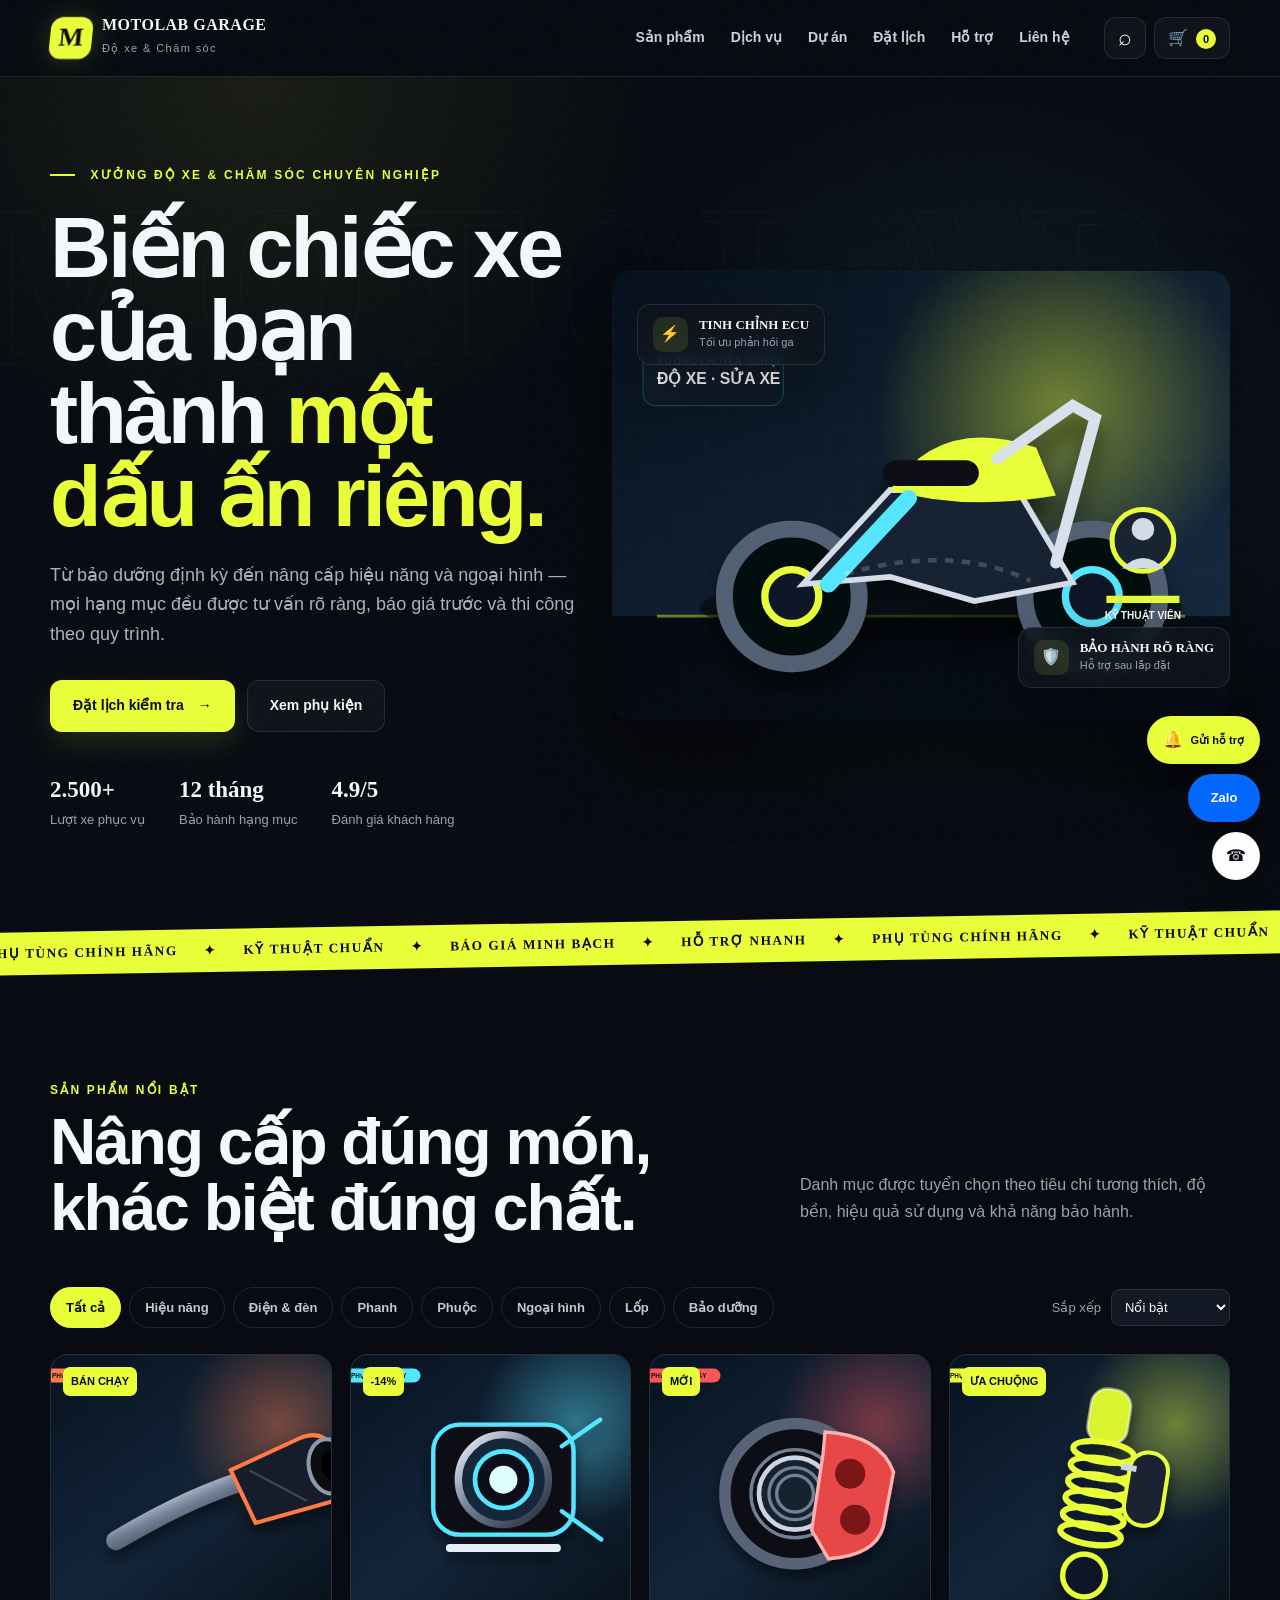
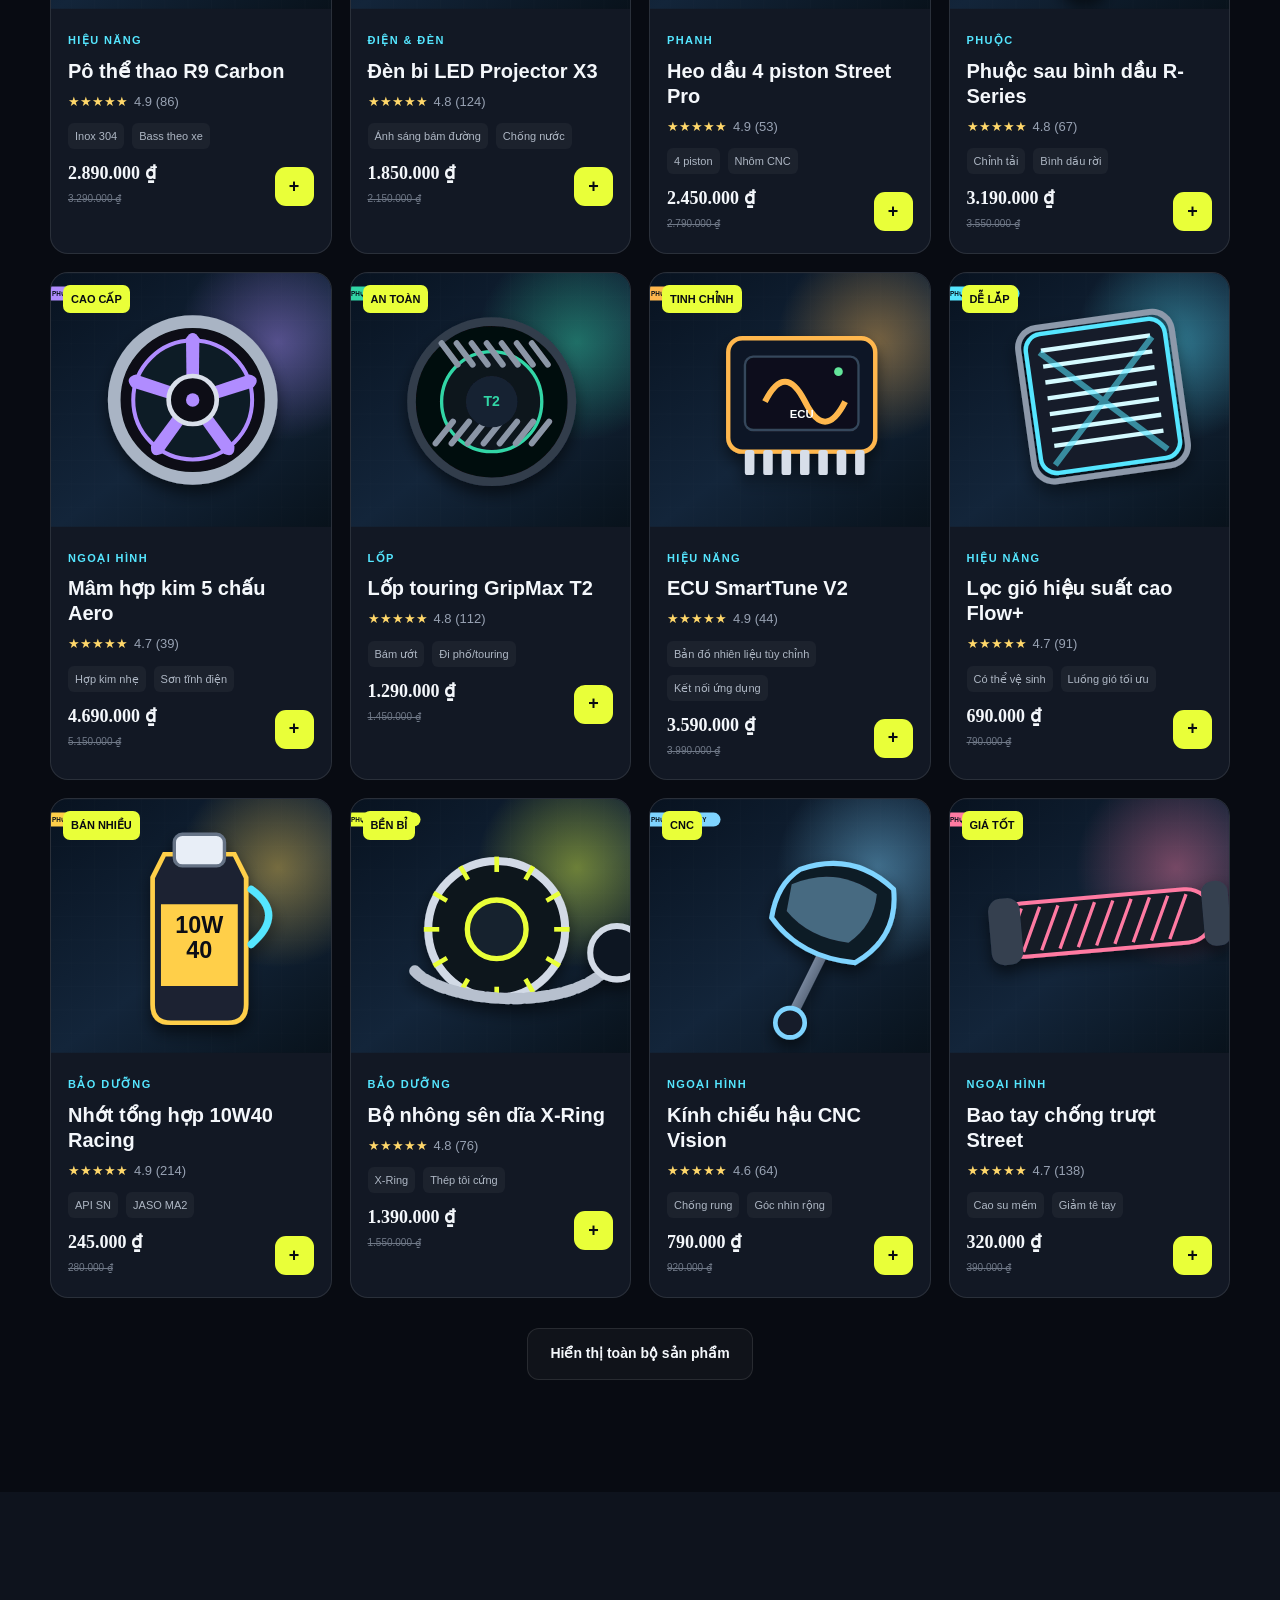
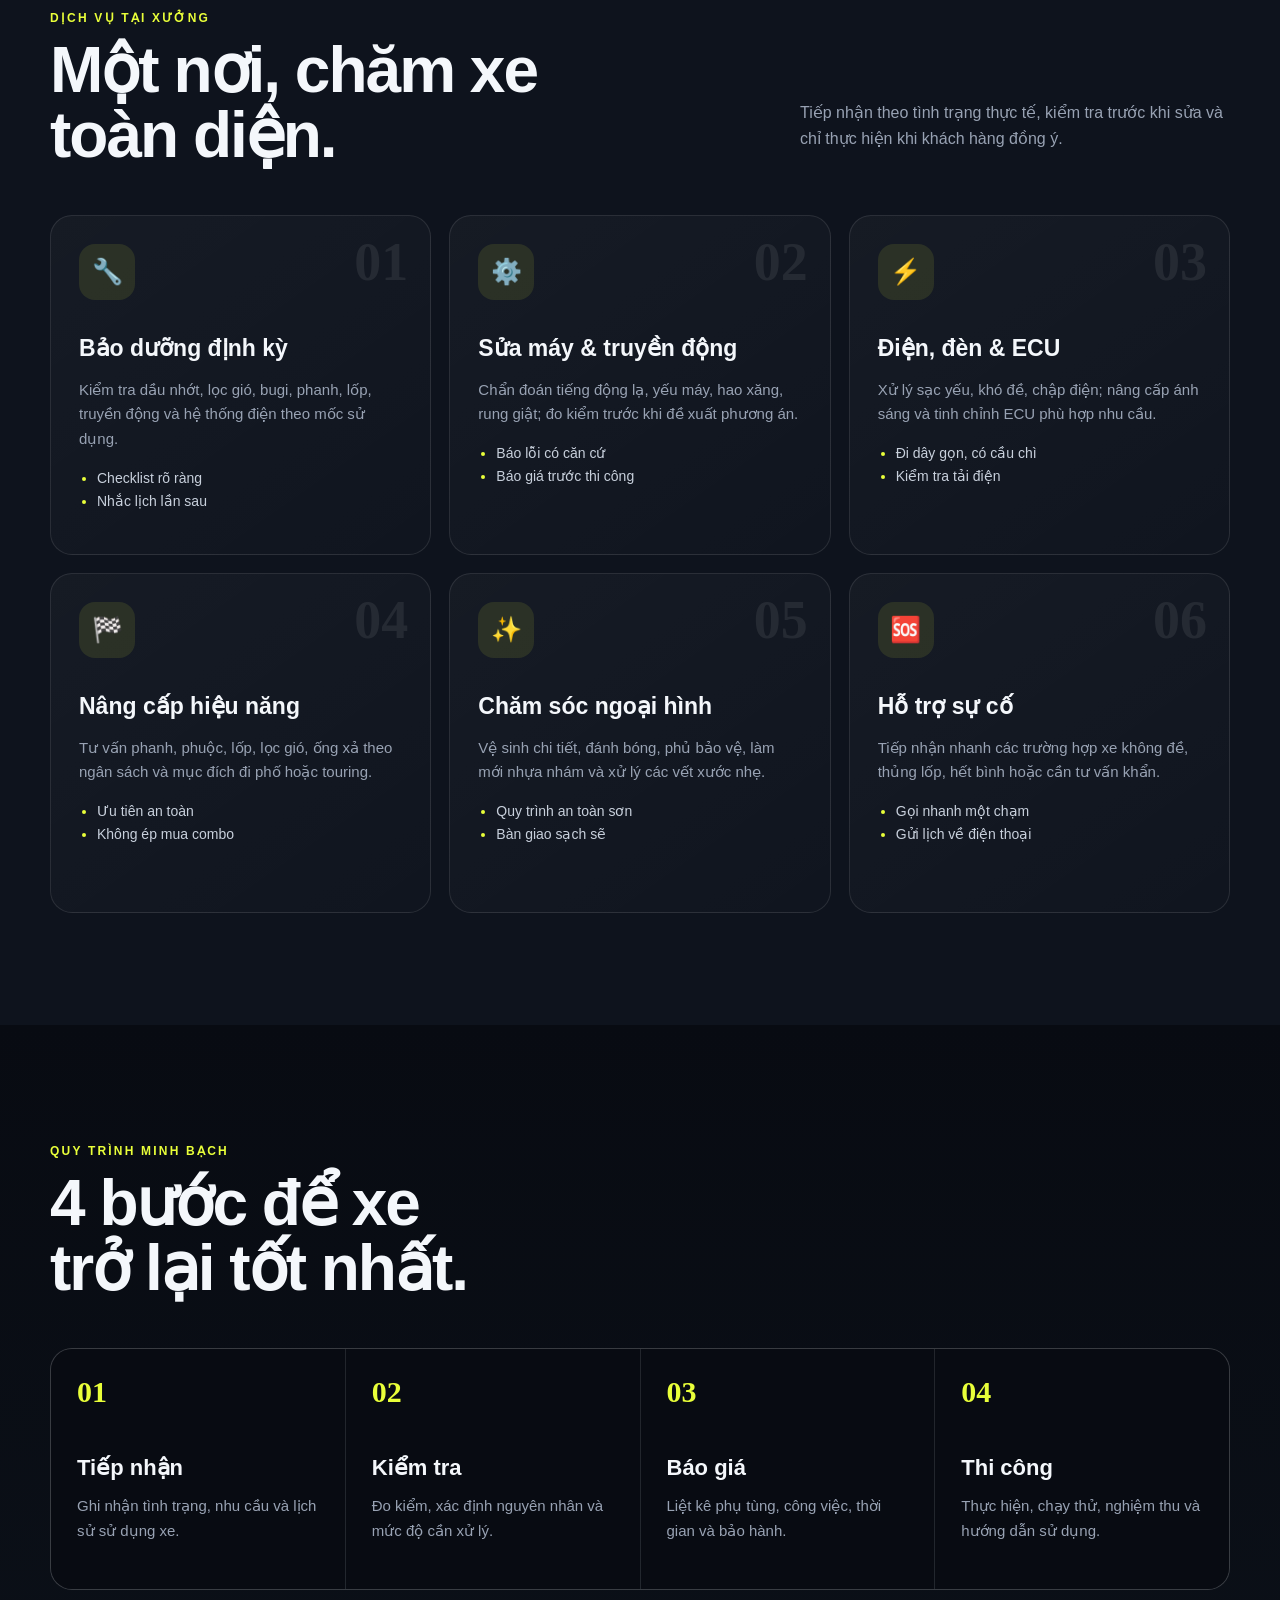
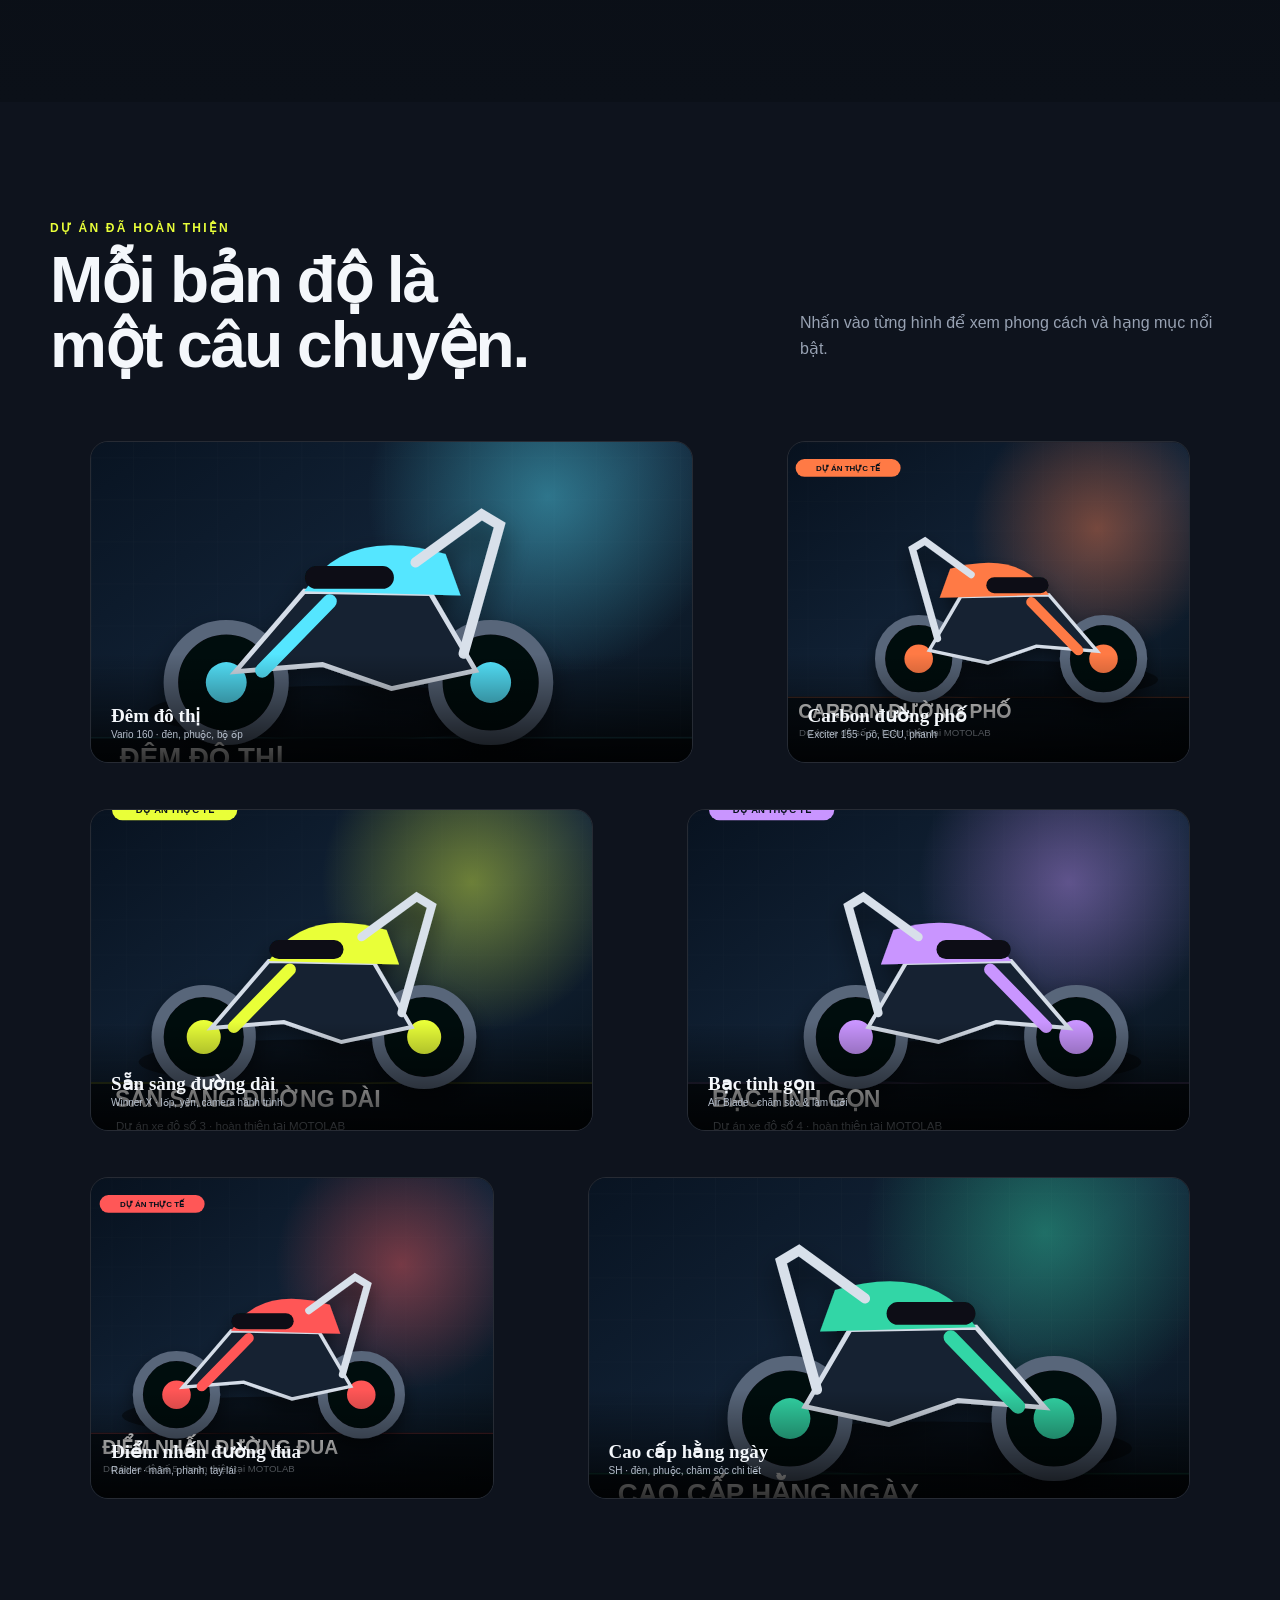
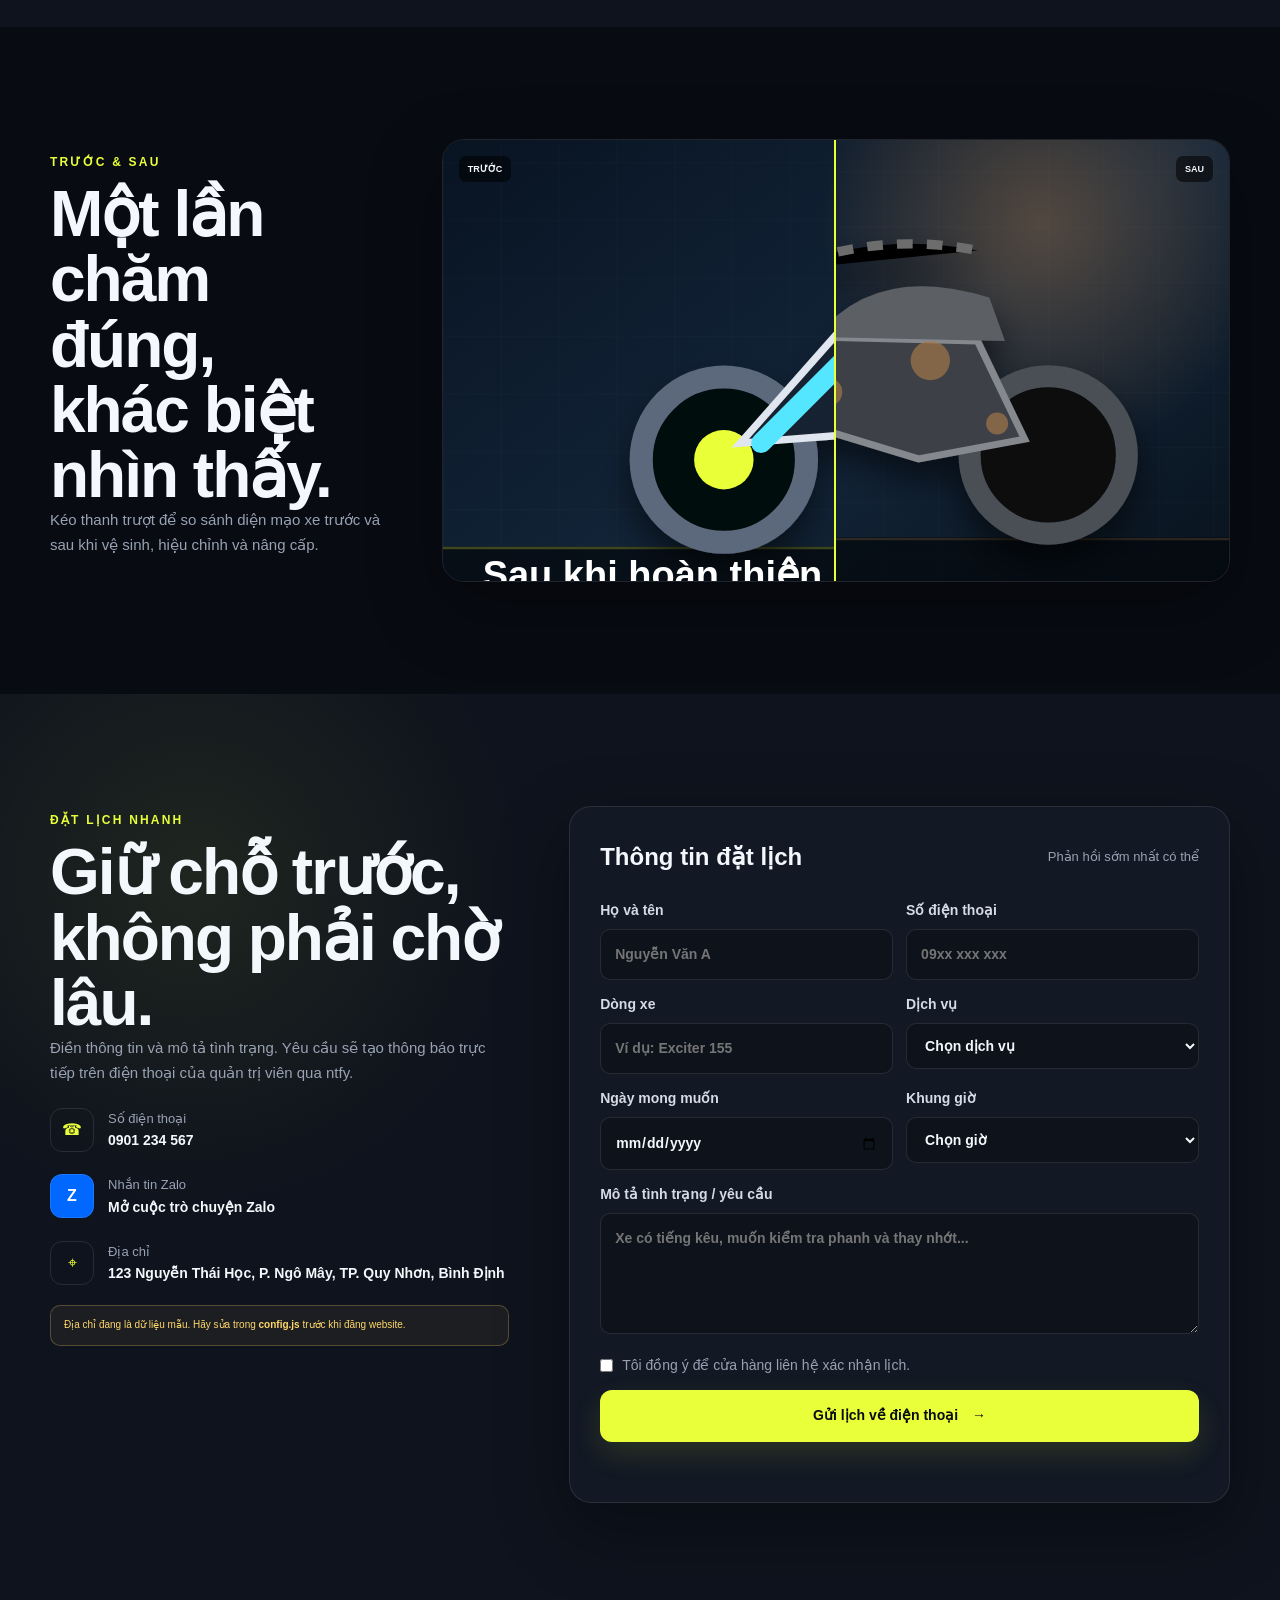
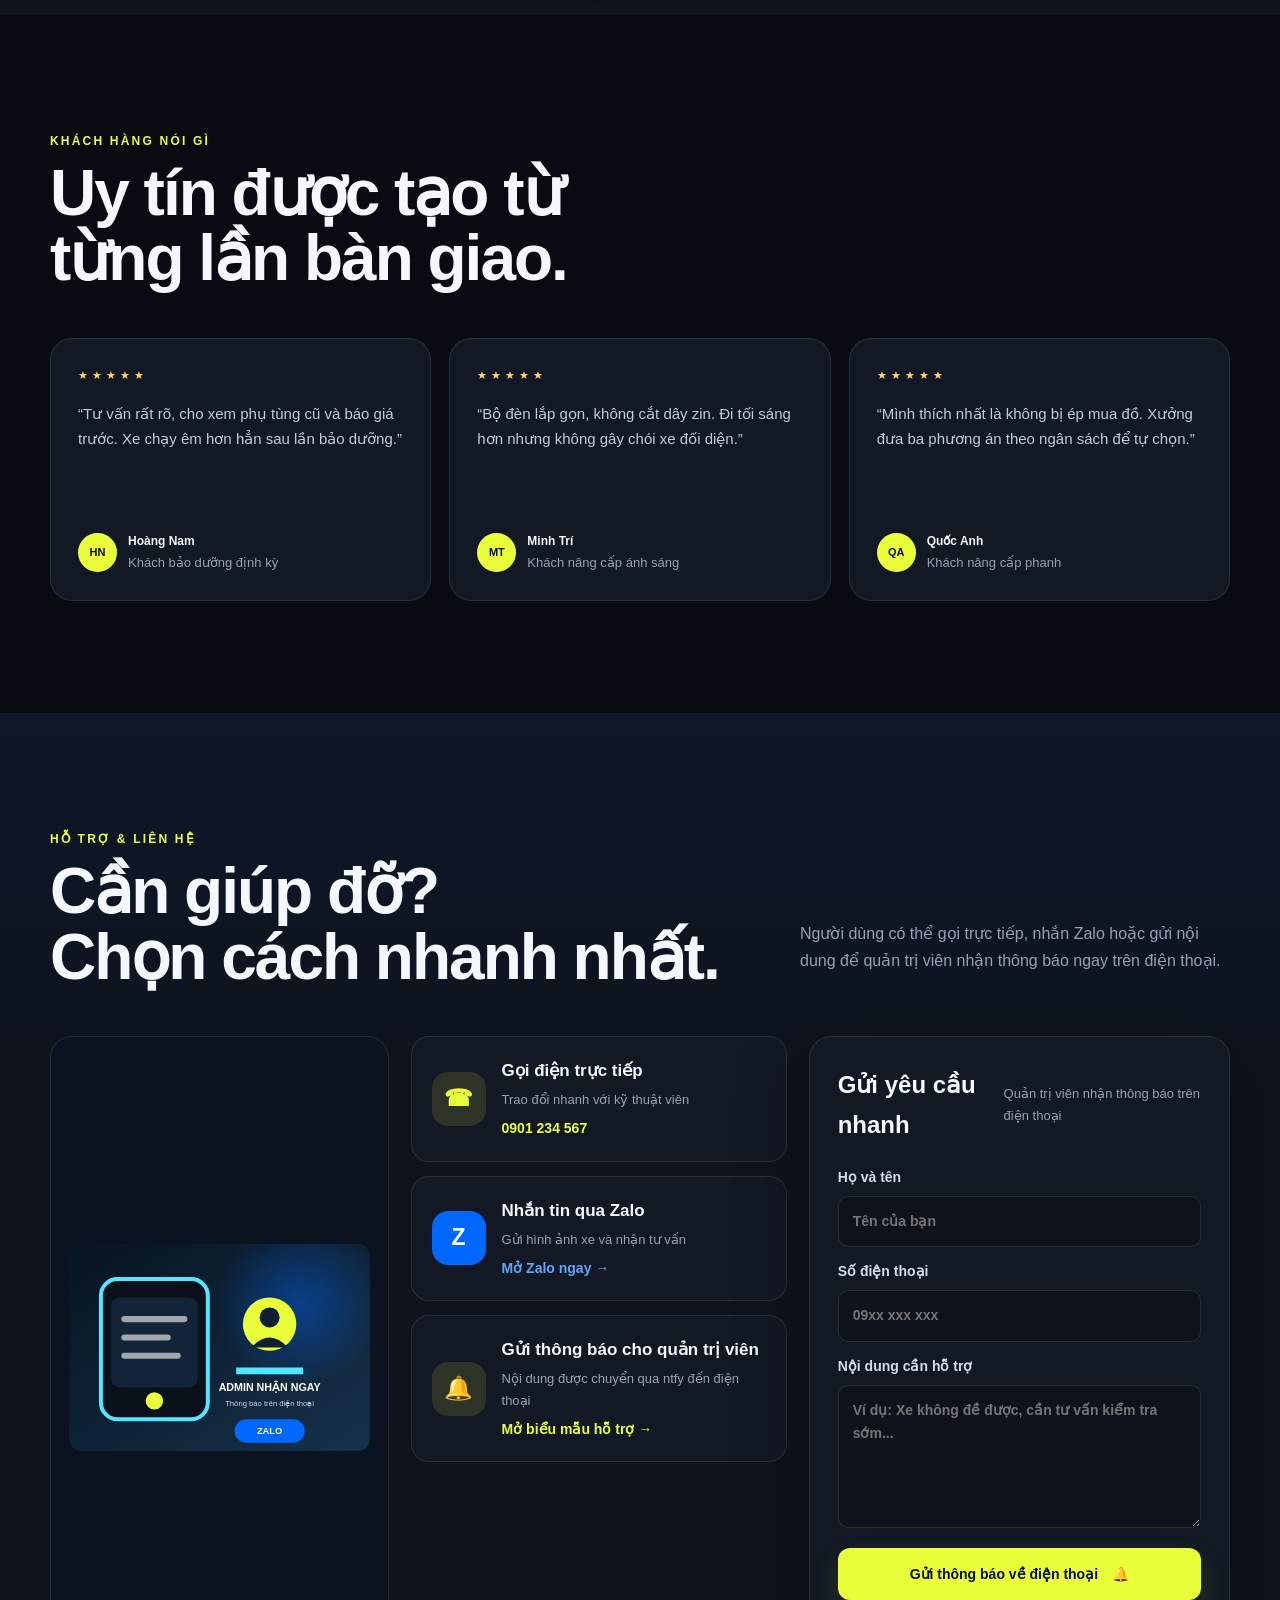
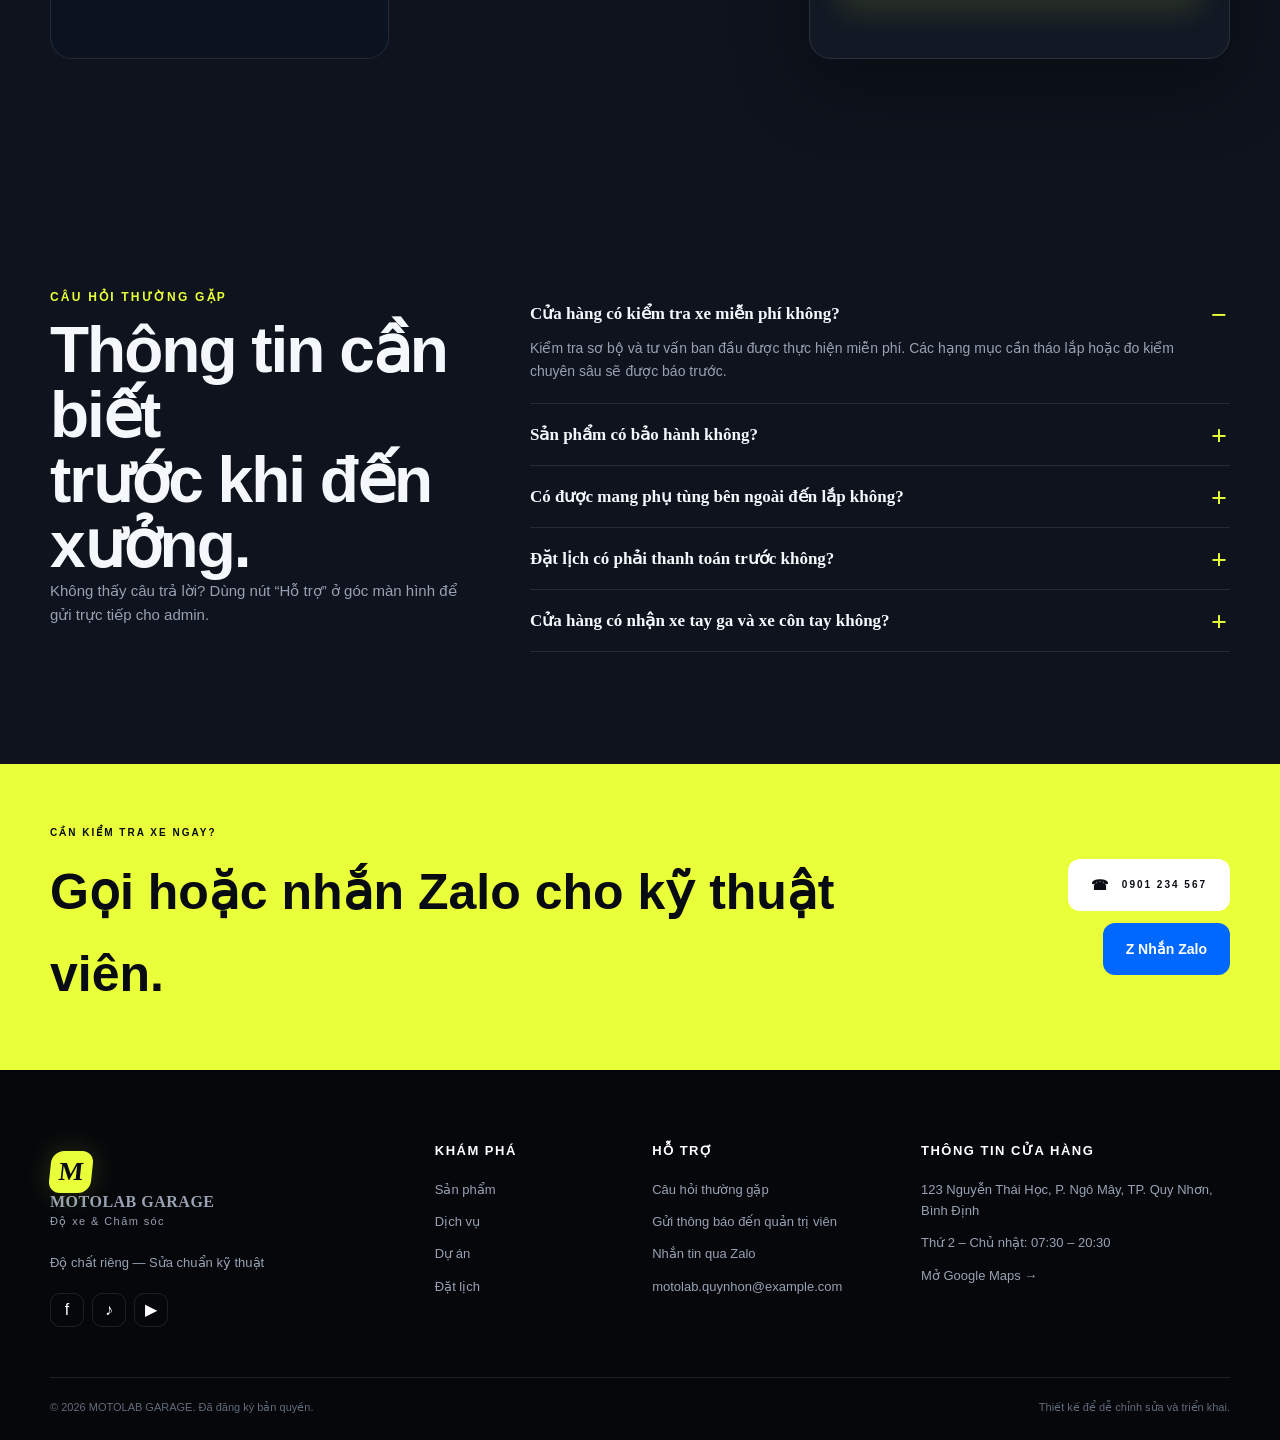
==== commit ad952205: "Update index.html" ====
--- a/index.html
+++ b/index.html
@@ -9,7 +9,7 @@
   <meta http-equiv="Pragma" content="no-cache" />
   <meta http-equiv="Expires" content="0" />
   <link rel="icon" href="[data-uri]" type="image/svg+xml" />
-  <title>MOTOLAB GARAGE V4 | Độ & sửa xe chuyên nghiệp</title>
+  <title>MOTOLAB GARAGE V5 | Độ & sửa xe chuyên nghiệp</title>
   <style>
 :root {
   --bg: #080b12;
@@ -99,7 +99,7 @@
 .product-card { position: relative; overflow: hidden; border: 1px solid var(--line); border-radius: 18px; background: var(--card); transition: transform .25s, border-color .25s; }
 .product-card:hover { transform: translateY(-6px); border-color: rgba(233,255,57,.35); }
 .product-image { position: relative; aspect-ratio: 1.1; background: linear-gradient(145deg,#1b2432,#0d121b); overflow: hidden; cursor: pointer; }
-.product-image img { width: 100%; height: 100%; object-fit: cover; transition: transform .35s; }
+.product-image img { width: 100%; height: 100%; object-fit: cover; object-position: center 42%; transition: transform .35s; }
 .product-card:hover .product-image img { transform: scale(1.05); }
 .product-badge { position: absolute; left: 12px; top: 12px; z-index: 2; padding: 5px 8px; border-radius: 7px; background: var(--accent); color: #080b12; font-size: 9px; font-weight: 800; }
 .quick-view { position: absolute; right: 10px; bottom: 10px; width: 38px; height: 38px; border: 1px solid var(--line); border-radius: 12px; background: rgba(8,11,18,.82); color: white; cursor: pointer; opacity: 0; transform: translateY(8px); transition: .2s; }
@@ -369,22 +369,22 @@
 const money = new Intl.NumberFormat("vi-VN", { style: "currency", currency: "VND", maximumFractionDigits: 0 });
 
 const products = [
-  { id: 1, name: "Pô thể thao R9 Carbon", category: "Hiệu năng", price: 2890000, oldPrice: 3290000, rating: 4.9, reviews: 86, badge: "BÁN CHẠY", image: "[data-uri]", meta: ["Inox 304", "Bass theo xe"], warranty: "12 tháng", fit: "Exciter / Winner / Raider", origin: "Thái Lan", desc: "Thiết kế gọn, âm trầm vừa phải và trọng lượng nhẹ. Bộ sản phẩm có cổ pô, pát và phụ kiện lắp đặt theo từng dòng xe." },
-  { id: 2, name: "Đèn bi LED Projector X3", category: "Điện & đèn", price: 1850000, oldPrice: 2150000, rating: 4.8, reviews: 124, badge: "-14%", image: "[data-uri]", meta: ["Ánh sáng bám đường", "Chống nước"], warranty: "18 tháng", fit: "Nhiều dòng xe", origin: "Công nghệ LED", desc: "Cụm bi LED gom sáng tốt, có cos/pha rõ ràng, hỗ trợ đi đêm an toàn khi được căn chỉnh đúng tiêu chuẩn." },
-  { id: 3, name: "Heo dầu 4 piston Street Pro", category: "Phanh", price: 2450000, oldPrice: 2790000, rating: 4.9, reviews: 53, badge: "MỚI", image: "[data-uri]", meta: ["4 piston", "Nhôm CNC"], warranty: "12 tháng", fit: "Pát theo từng xe", origin: "Đài Loan", desc: "Lực phanh tuyến tính, thân nhôm gia công CNC và gioăng chịu nhiệt. Nên kết hợp dây dầu và bố phù hợp." },
-  { id: 4, name: "Phuộc sau bình dầu R-Series", category: "Phuộc", price: 3190000, oldPrice: 3550000, rating: 4.8, reviews: 67, badge: "ƯA CHUỘNG", image: "[data-uri]", meta: ["Chỉnh tải", "Bình dầu rời"], warranty: "24 tháng", fit: "Air Blade / Vario / NVX", origin: "Malaysia", desc: "Cải thiện độ ổn định khi vào cua và chở hai người. Có thể tùy chỉnh tải lò xo theo cân nặng và nhu cầu." },
-  { id: 5, name: "Mâm hợp kim 5 chấu Aero", category: "Ngoại hình", price: 4690000, oldPrice: 5150000, rating: 4.7, reviews: 39, badge: "CAO CẤP", image: "[data-uri]", meta: ["Hợp kim nhẹ", "Sơn tĩnh điện"], warranty: "12 tháng", fit: "Kích thước theo xe", origin: "Việt Nam", desc: "Kiểu dáng thể thao, thiết kế cân bằng giữa thẩm mỹ và độ cứng. Sản phẩm cần kiểm tra đúng kích thước trục và đĩa." },
-  { id: 6, name: "Lốp touring GripMax T2", category: "Lốp", price: 1290000, oldPrice: 1450000, rating: 4.8, reviews: 112, badge: "AN TOÀN", image: "[data-uri]", meta: ["Bám ướt", "Đi phố/touring"], warranty: "Theo NSX", fit: "Nhiều kích thước", origin: "Indonesia", desc: "Rãnh thoát nước sâu, hợp chất cao su cân bằng giữa bám đường và tuổi thọ, phù hợp di chuyển hằng ngày." },
-  { id: 7, name: "ECU SmartTune V2", category: "Hiệu năng", price: 3590000, oldPrice: 3990000, rating: 4.9, reviews: 44, badge: "TINH CHỈNH", image: "[data-uri]", meta: ["Bản đồ nhiên liệu tùy chỉnh", "Kết nối ứng dụng"], warranty: "12 tháng", fit: "Theo mã xe", origin: "Đài Loan", desc: "Cho phép tinh chỉnh nhiên liệu và phản hồi ga theo cấu hình thực tế. Cần lắp đặt và cân chỉnh bởi kỹ thuật viên." },
-  { id: 8, name: "Lọc gió hiệu suất cao Flow+", category: "Hiệu năng", price: 690000, oldPrice: 790000, rating: 4.7, reviews: 91, badge: "DỄ LẮP", image: "[data-uri]", meta: ["Có thể vệ sinh", "Luồng gió tối ưu"], warranty: "6 tháng", fit: "Theo hộp gió zin", origin: "Thái Lan", desc: "Tăng khả năng lưu thông khí trong khi vẫn bảo vệ động cơ. Có thể vệ sinh và tái sử dụng theo hướng dẫn." },
-  { id: 9, name: "Nhớt tổng hợp 10W40 Racing", category: "Bảo dưỡng", price: 245000, oldPrice: 280000, rating: 4.9, reviews: 214, badge: "BÁN NHIỀU", image: "[data-uri]", meta: ["API SN", "JASO MA2"], warranty: "Tem chính hãng", fit: "Xe số/côn tay", origin: "Đức", desc: "Dầu động cơ tổng hợp toàn phần, hỗ trợ vận hành ổn định ở nhiệt độ cao và sang số mượt." },
-  { id: 10, name: "Bộ nhông sên dĩa X-Ring", category: "Bảo dưỡng", price: 1390000, oldPrice: 1550000, rating: 4.8, reviews: 76, badge: "BỀN BỈ", image: "[data-uri]", meta: ["X-Ring", "Thép tôi cứng"], warranty: "6 tháng", fit: "Theo tỉ số truyền", origin: "Nhật Bản", desc: "Bộ truyền động giảm ma sát, độ bền cao và vận hành êm khi được vệ sinh, căn chỉnh đúng định kỳ." },
-  { id: 11, name: "Kính chiếu hậu CNC Vision", category: "Ngoại hình", price: 790000, oldPrice: 920000, rating: 4.6, reviews: 64, badge: "CNC", image: "[data-uri]", meta: ["Chống rung", "Góc nhìn rộng"], warranty: "6 tháng", fit: "Chân ren phổ biến", origin: "Việt Nam", desc: "Thiết kế gọn, mặt kính chống chói nhẹ và khớp chỉnh chắc chắn. Có pát chuyển cho nhiều dòng xe." },
-  { id: 12, name: "Bao tay chống trượt Street", category: "Ngoại hình", price: 320000, oldPrice: 390000, rating: 4.7, reviews: 138, badge: "GIÁ TỐT", image: "[data-uri]", meta: ["Cao su mềm", "Giảm tê tay"], warranty: "3 tháng", fit: "Tay lái 22mm", origin: "Việt Nam", desc: "Bề mặt bám tốt khi tay ướt, lớp cao su đàn hồi giúp giảm mỏi trong các chuyến đi dài." },
-  { id: 13, name: "Yên thể thao Comfort GT", category: "Ngoại hình", price: 1690000, oldPrice: 1890000, rating: 4.8, reviews: 47, badge: "ÊM ÁI", image: "[data-uri]", meta: ["Mút nhiều lớp", "Da chống trượt"], warranty: "12 tháng", fit: "Đóng theo mẫu xe", origin: "Việt Nam", desc: "Tạo hình ôm người, mút nhiều mật độ và bề mặt chống trượt, phù hợp cả đi phố lẫn đường dài." },
-  { id: 14, name: "Ốp body kit Urban V2", category: "Ngoại hình", price: 2250000, oldPrice: 2590000, rating: 4.7, reviews: 33, badge: "PHONG CÁCH", image: "[data-uri]", meta: ["ABS dẻo", "Sơn theo màu"], warranty: "6 tháng", fit: "Vario / Air Blade", origin: "Việt Nam", desc: "Bộ ốp tạo phong cách mạnh mẽ, sử dụng nhựa ABS dẻo và ngàm lắp theo xe để hạn chế rung lắc." },
-  { id: 15, name: "Camera hành trình MotoCam S2", category: "Điện & đèn", price: 2790000, oldPrice: 3150000, rating: 4.8, reviews: 58, badge: "2K", image: "[data-uri]", meta: ["2 camera", "Wi‑Fi/Ứng dụng"], warranty: "12 tháng", fit: "Mọi dòng xe", origin: "Trung Quốc", desc: "Ghi hình trước sau, hỗ trợ kết nối điện thoại, chống nước và tự động ghi vòng lặp khi xe hoạt động." },
-  { id: 16, name: "Còi đôi âm trầm Compact", category: "Điện & đèn", price: 580000, oldPrice: 650000, rating: 4.6, reviews: 82, badge: "ÂM TRẦM", image: "[data-uri]", meta: ["12V", "Kèm relay"], warranty: "6 tháng", fit: "Hệ điện 12V", origin: "Công nghệ Nhật Bản", desc: "Âm thanh rõ, dải trầm chắc. Bộ lắp đúng kỹ thuật gồm relay, cầu chì và dây nguồn độc lập." }
+  { id: 1, name: "Pô thể thao R9 Carbon", category: "Hiệu năng", price: 2890000, oldPrice: 3290000, rating: 4.9, reviews: 86, badge: "BÁN CHẠY", image: "[data-uri]", meta: ["Inox 304", "Bass theo xe"], warranty: "12 tháng", fit: "Exciter / Winner / Raider", origin: "Thái Lan", desc: "Thiết kế gọn, âm trầm vừa phải và trọng lượng nhẹ. Bộ sản phẩm có cổ pô, pát và phụ kiện lắp đặt theo từng dòng xe." },
+  { id: 2, name: "Đèn bi LED Projector X3", category: "Điện & đèn", price: 1850000, oldPrice: 2150000, rating: 4.8, reviews: 124, badge: "-14%", image: "[data-uri]", meta: ["Ánh sáng bám đường", "Chống nước"], warranty: "18 tháng", fit: "Nhiều dòng xe", origin: "Công nghệ LED", desc: "Cụm bi LED gom sáng tốt, có cos/pha rõ ràng, hỗ trợ đi đêm an toàn khi được căn chỉnh đúng tiêu chuẩn." },
+  { id: 3, name: "Heo dầu 4 piston Street Pro", category: "Phanh", price: 2450000, oldPrice: 2790000, rating: 4.9, reviews: 53, badge: "MỚI", image: "[data-uri]", meta: ["4 piston", "Nhôm CNC"], warranty: "12 tháng", fit: "Pát theo từng xe", origin: "Đài Loan", desc: "Lực phanh tuyến tính, thân nhôm gia công CNC và gioăng chịu nhiệt. Nên kết hợp dây dầu và bố phù hợp." },
+  { id: 4, name: "Phuộc sau bình dầu R-Series", category: "Phuộc", price: 3190000, oldPrice: 3550000, rating: 4.8, reviews: 67, badge: "ƯA CHUỘNG", image: "[data-uri]", meta: ["Chỉnh tải", "Bình dầu rời"], warranty: "24 tháng", fit: "Air Blade / Vario / NVX", origin: "Malaysia", desc: "Cải thiện độ ổn định khi vào cua và chở hai người. Có thể tùy chỉnh tải lò xo theo cân nặng và nhu cầu." },
+  { id: 5, name: "Mâm hợp kim 5 chấu Aero", category: "Ngoại hình", price: 4690000, oldPrice: 5150000, rating: 4.7, reviews: 39, badge: "CAO CẤP", image: "[data-uri]", meta: ["Hợp kim nhẹ", "Sơn tĩnh điện"], warranty: "12 tháng", fit: "Kích thước theo xe", origin: "Việt Nam", desc: "Kiểu dáng thể thao, thiết kế cân bằng giữa thẩm mỹ và độ cứng. Sản phẩm cần kiểm tra đúng kích thước trục và đĩa." },
+  { id: 6, name: "Lốp touring GripMax T2", category: "Lốp", price: 1290000, oldPrice: 1450000, rating: 4.8, reviews: 112, badge: "AN TOÀN", image: "[data-uri]", meta: ["Bám ướt", "Đi phố/touring"], warranty: "Theo NSX", fit: "Nhiều kích thước", origin: "Indonesia", desc: "Rãnh thoát nước sâu, hợp chất cao su cân bằng giữa bám đường và tuổi thọ, phù hợp di chuyển hằng ngày." },
+  { id: 7, name: "ECU SmartTune V2", category: "Hiệu năng", price: 3590000, oldPrice: 3990000, rating: 4.9, reviews: 44, badge: "TINH CHỈNH", image: "[data-uri]", meta: ["Bản đồ nhiên liệu tùy chỉnh", "Kết nối ứng dụng"], warranty: "12 tháng", fit: "Theo mã xe", origin: "Đài Loan", desc: "Cho phép tinh chỉnh nhiên liệu và phản hồi ga theo cấu hình thực tế. Cần lắp đặt và cân chỉnh bởi kỹ thuật viên." },
+  { id: 8, name: "Lọc gió hiệu suất cao Flow+", category: "Hiệu năng", price: 690000, oldPrice: 790000, rating: 4.7, reviews: 91, badge: "DỄ LẮP", image: "[data-uri]", meta: ["Có thể vệ sinh", "Luồng gió tối ưu"], warranty: "6 tháng", fit: "Theo hộp gió zin", origin: "Thái Lan", desc: "Tăng khả năng lưu thông khí trong khi vẫn bảo vệ động cơ. Có thể vệ sinh và tái sử dụng theo hướng dẫn." },
+  { id: 9, name: "Nhớt tổng hợp 10W40 Racing", category: "Bảo dưỡng", price: 245000, oldPrice: 280000, rating: 4.9, reviews: 214, badge: "BÁN NHIỀU", image: "[data-uri]", meta: ["API SN", "JASO MA2"], warranty: "Tem chính hãng", fit: "Xe số/côn tay", origin: "Đức", desc: "Dầu động cơ tổng hợp toàn phần, hỗ trợ vận hành ổn định ở nhiệt độ cao và sang số mượt." },
+  { id: 10, name: "Bộ nhông sên dĩa X-Ring", category: "Bảo dưỡng", price: 1390000, oldPrice: 1550000, rating: 4.8, reviews: 76, badge: "BỀN BỈ", image: "[data-uri]", meta: ["X-Ring", "Thép tôi cứng"], warranty: "6 tháng", fit: "Theo tỉ số truyền", origin: "Nhật Bản", desc: "Bộ truyền động giảm ma sát, độ bền cao và vận hành êm khi được vệ sinh, căn chỉnh đúng định kỳ." },
+  { id: 11, name: "Kính chiếu hậu CNC Vision", category: "Ngoại hình", price: 790000, oldPrice: 920000, rating: 4.6, reviews: 64, badge: "CNC", image: "[data-uri]", meta: ["Chống rung", "Góc nhìn rộng"], warranty: "6 tháng", fit: "Chân ren phổ biến", origin: "Việt Nam", desc: "Thiết kế gọn, mặt kính chống chói nhẹ và khớp chỉnh chắc chắn. Có pát chuyển cho nhiều dòng xe." },
+  { id: 12, name: "Bao tay chống trượt Street", category: "Ngoại hình", price: 320000, oldPrice: 390000, rating: 4.7, reviews: 138, badge: "GIÁ TỐT", image: "[data-uri]", meta: ["Cao su mềm", "Giảm tê tay"], warranty: "3 tháng", fit: "Tay lái 22mm", origin: "Việt Nam", desc: "Bề mặt bám tốt khi tay ướt, lớp cao su đàn hồi giúp giảm mỏi trong các chuyến đi dài." },
+  { id: 13, name: "Yên thể thao Comfort GT", category: "Ngoại hình", price: 1690000, oldPrice: 1890000, rating: 4.8, reviews: 47, badge: "ÊM ÁI", image: "[data-uri]", meta: ["Mút nhiều lớp", "Da chống trượt"], warranty: "12 tháng", fit: "Đóng theo mẫu xe", origin: "Việt Nam", desc: "Tạo hình ôm người, mút nhiều mật độ và bề mặt chống trượt, phù hợp cả đi phố lẫn đường dài." },
+  { id: 14, name: "Ốp body kit Urban V2", category: "Ngoại hình", price: 2250000, oldPrice: 2590000, rating: 4.7, reviews: 33, badge: "PHONG CÁCH", image: "[data-uri]", meta: ["ABS dẻo", "Sơn theo màu"], warranty: "6 tháng", fit: "Vario / Air Blade", origin: "Việt Nam", desc: "Bộ ốp tạo phong cách mạnh mẽ, sử dụng nhựa ABS dẻo và ngàm lắp theo xe để hạn chế rung lắc." },
+  { id: 15, name: "Camera hành trình MotoCam S2", category: "Điện & đèn", price: 2790000, oldPrice: 3150000, rating: 4.8, reviews: 58, badge: "2K", image: "[data-uri]", meta: ["2 camera", "Wi‑Fi/Ứng dụng"], warranty: "12 tháng", fit: "Mọi dòng xe", origin: "Trung Quốc", desc: "Ghi hình trước sau, hỗ trợ kết nối điện thoại, chống nước và tự động ghi vòng lặp khi xe hoạt động." },
+  { id: 16, name: "Còi đôi âm trầm Compact", category: "Điện & đèn", price: 580000, oldPrice: 650000, rating: 4.6, reviews: 82, badge: "ÂM TRẦM", image: "[data-uri]", meta: ["12V", "Kèm relay"], warranty: "6 tháng", fit: "Hệ điện 12V", origin: "Công nghệ Nhật Bản", desc: "Âm thanh rõ, dải trầm chắc. Bộ lắp đúng kỹ thuật gồm relay, cầu chì và dây nguồn độc lập." }
 ];
 
 const gallery = [
